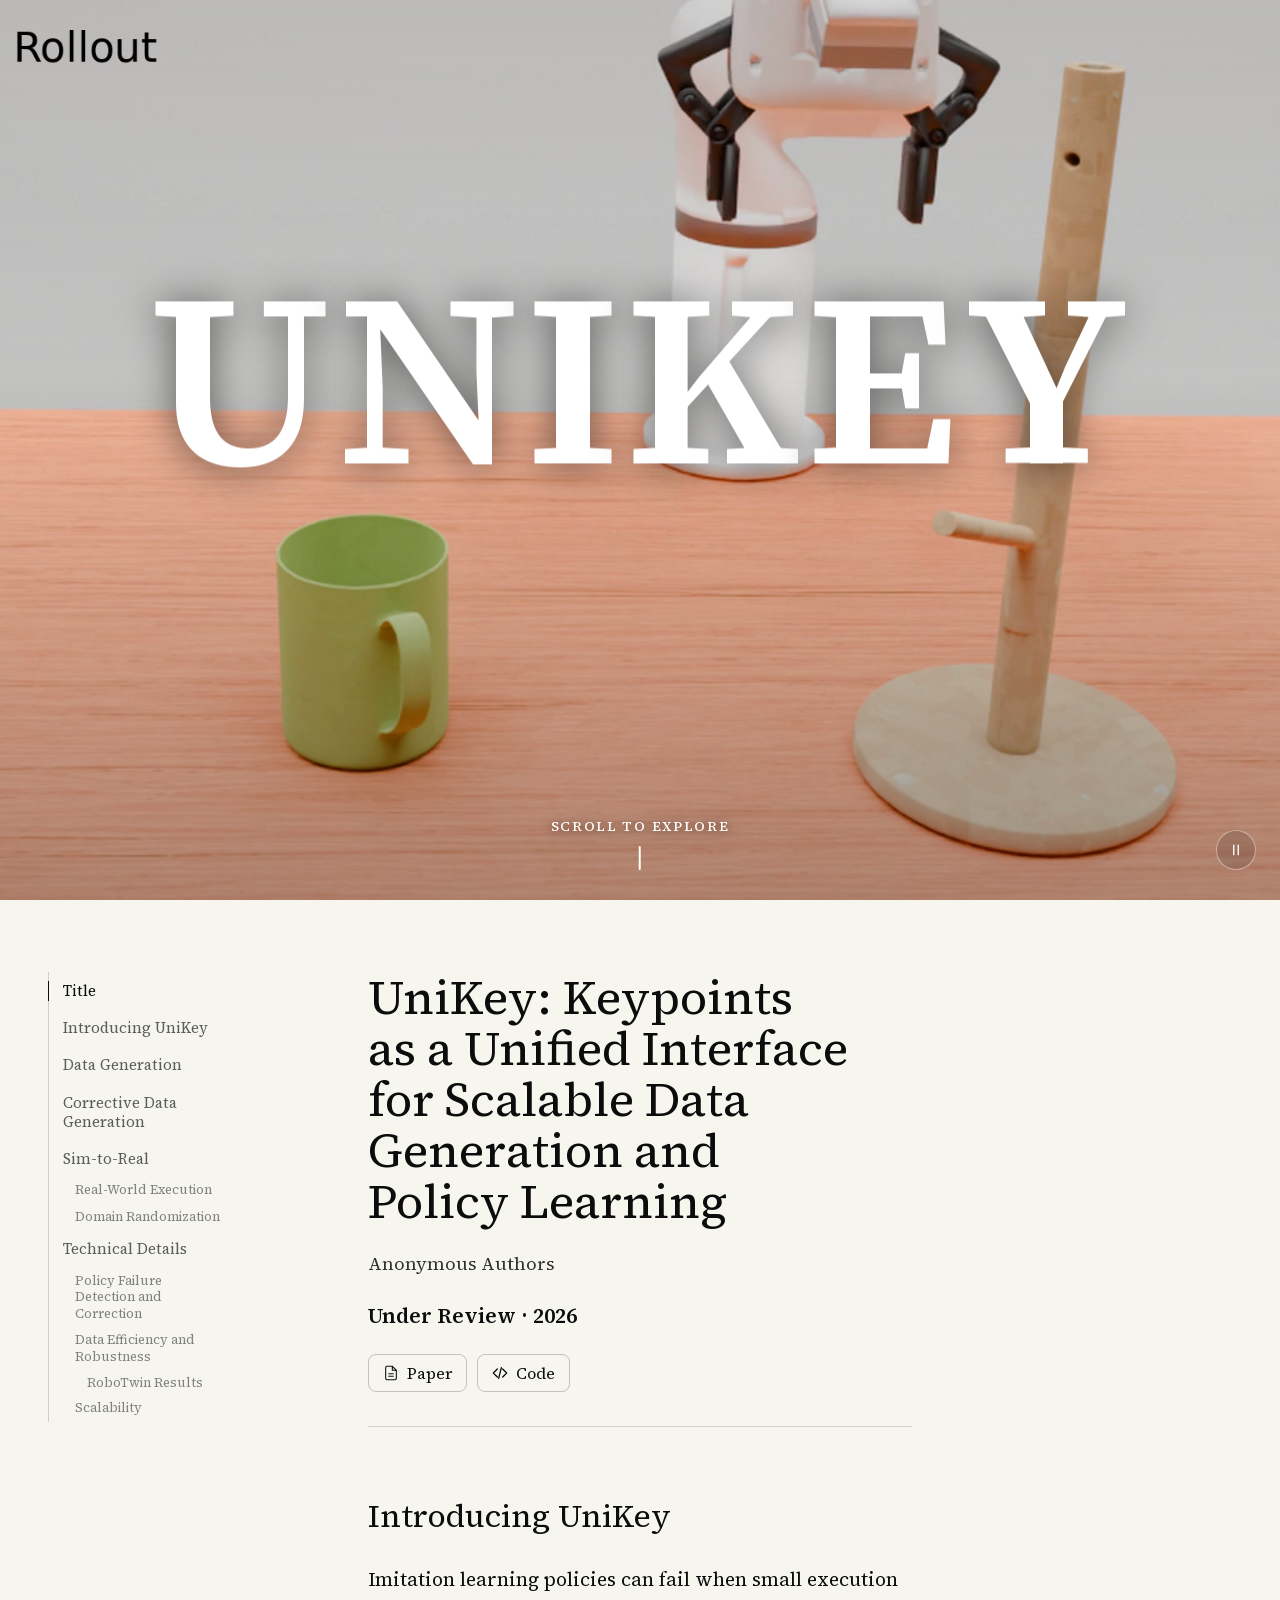
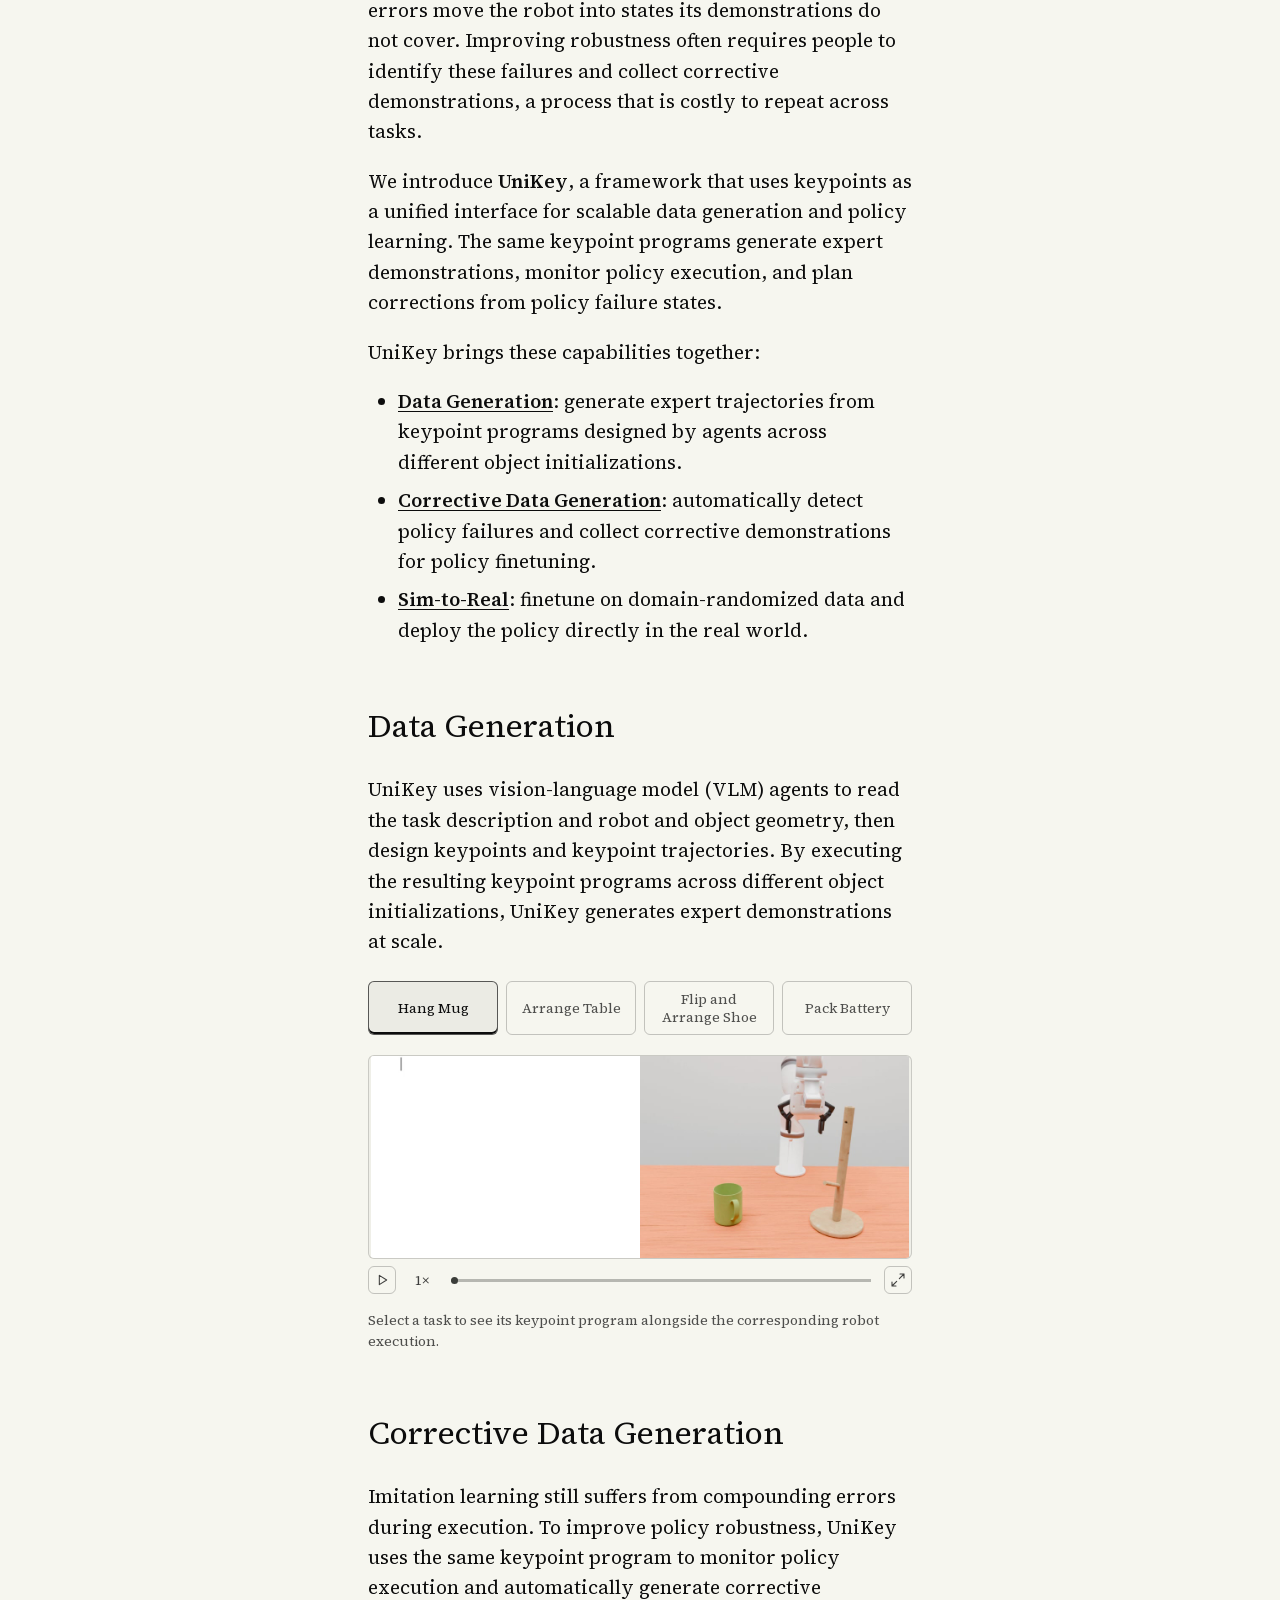
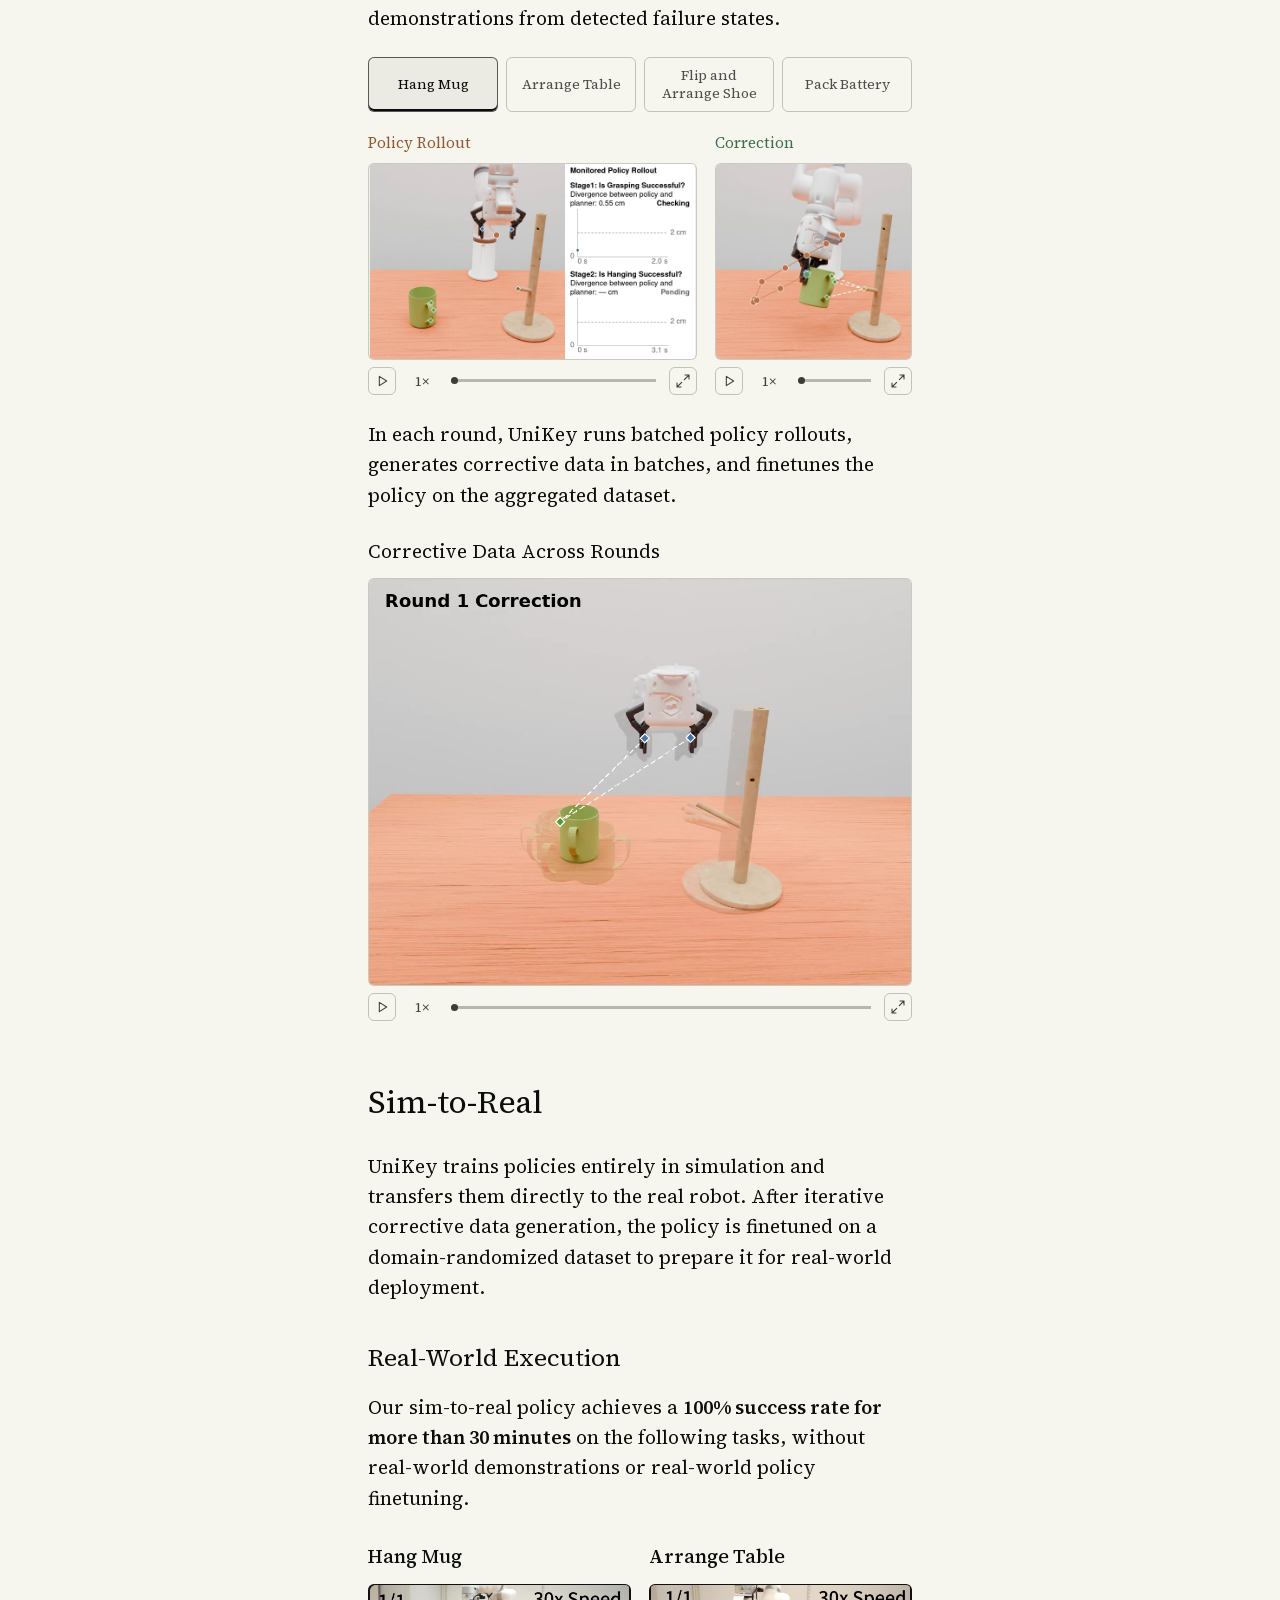
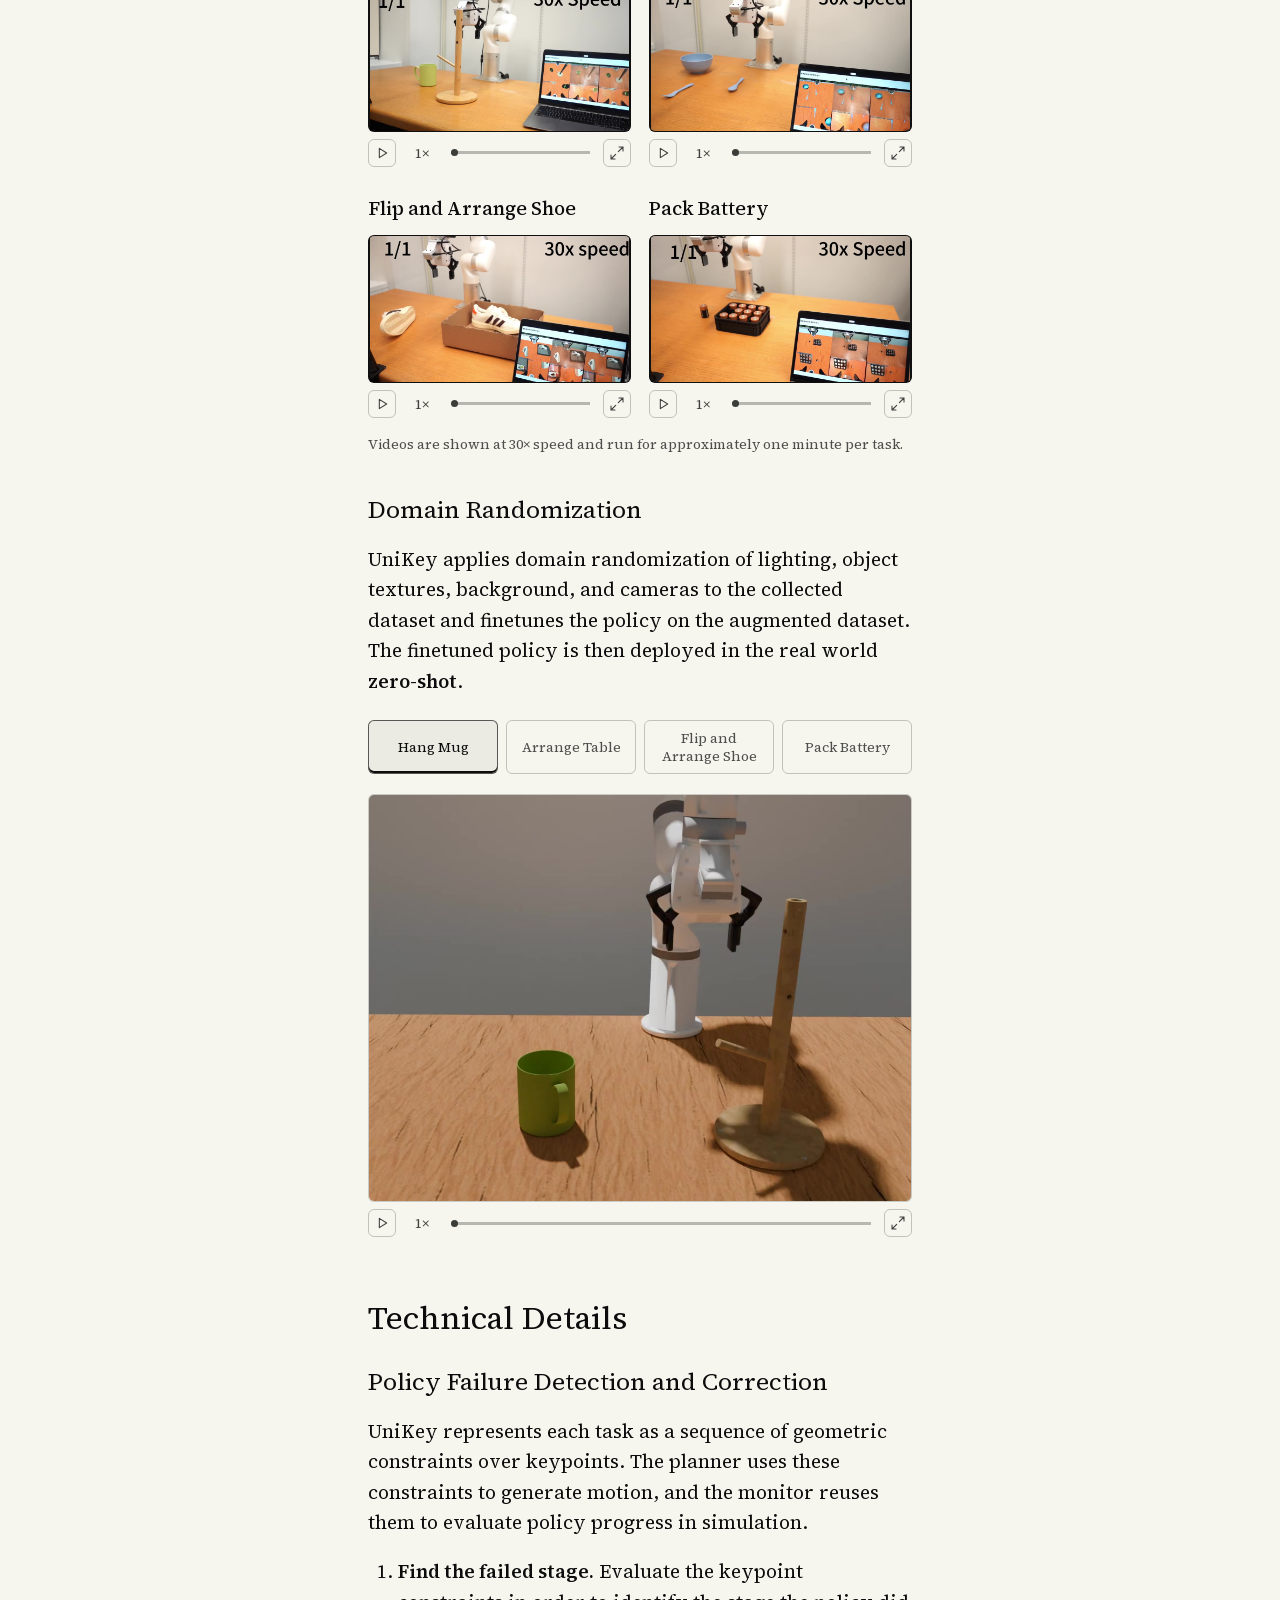
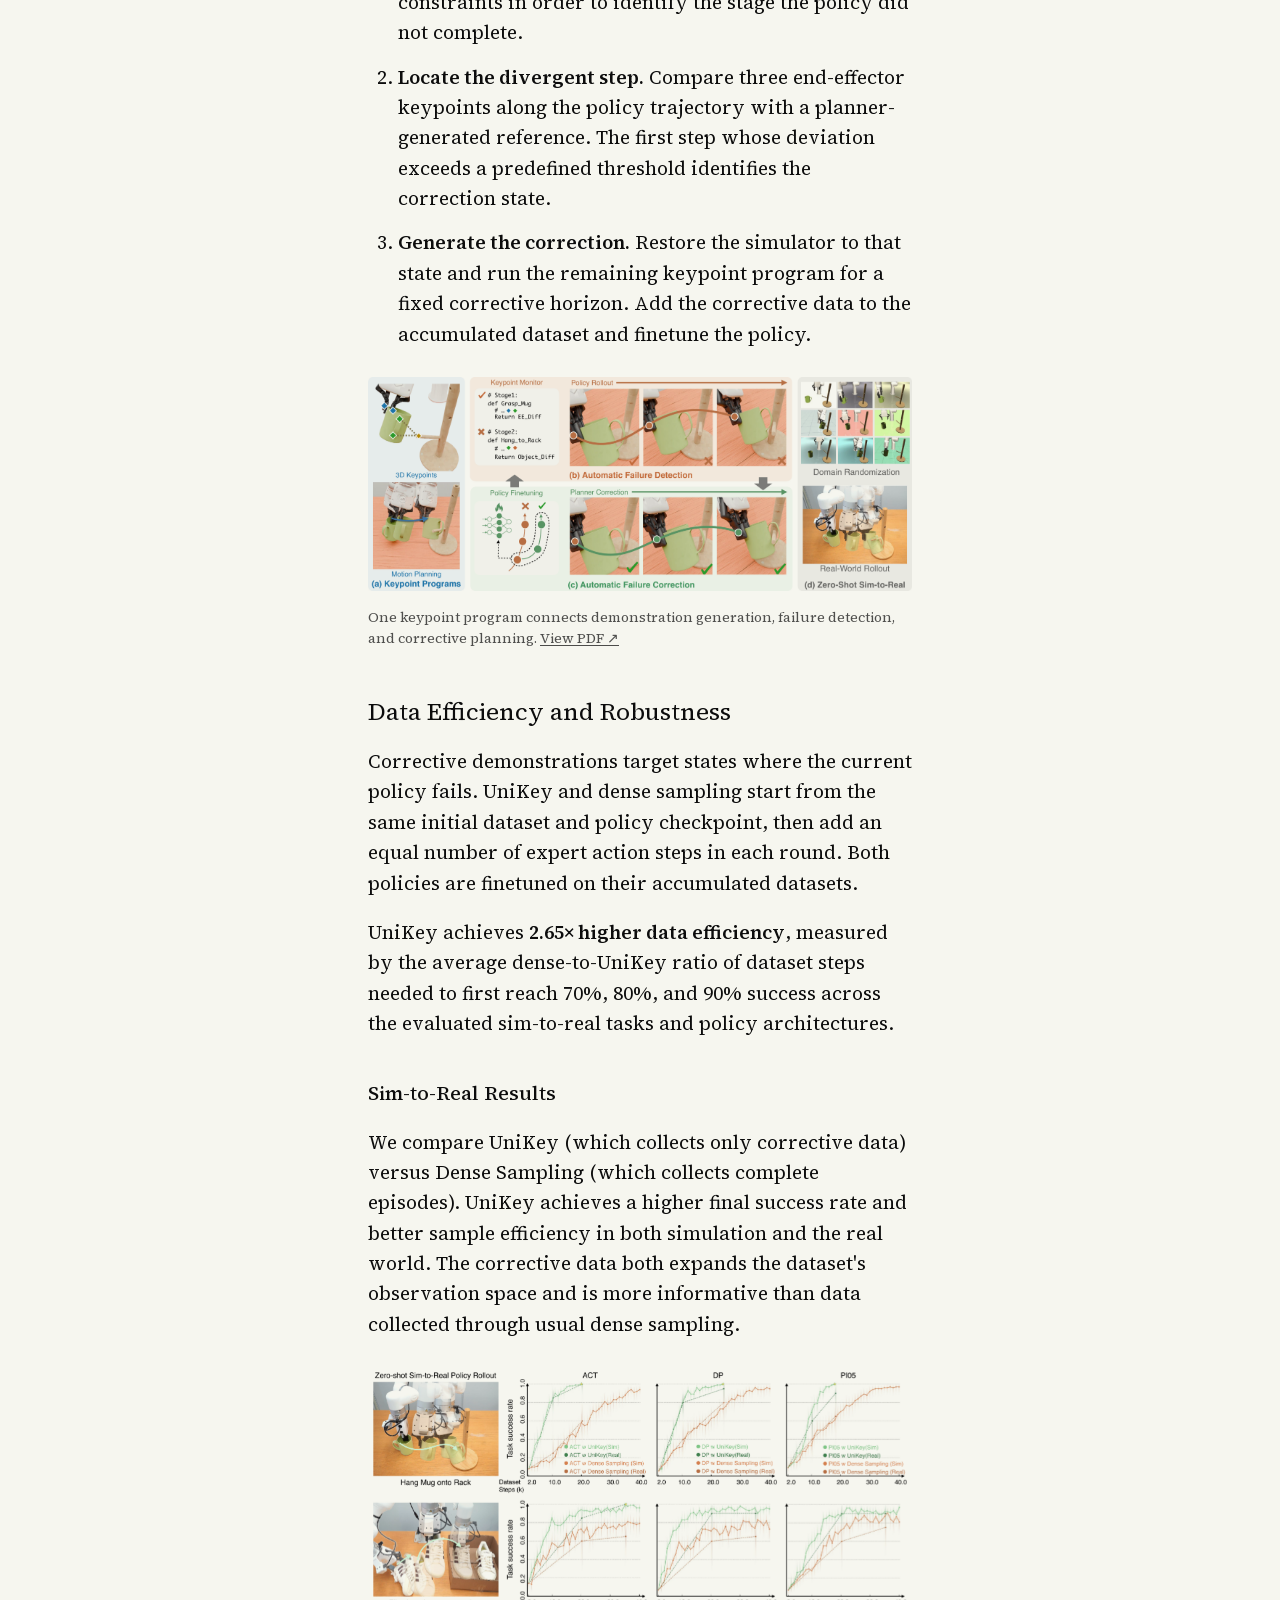
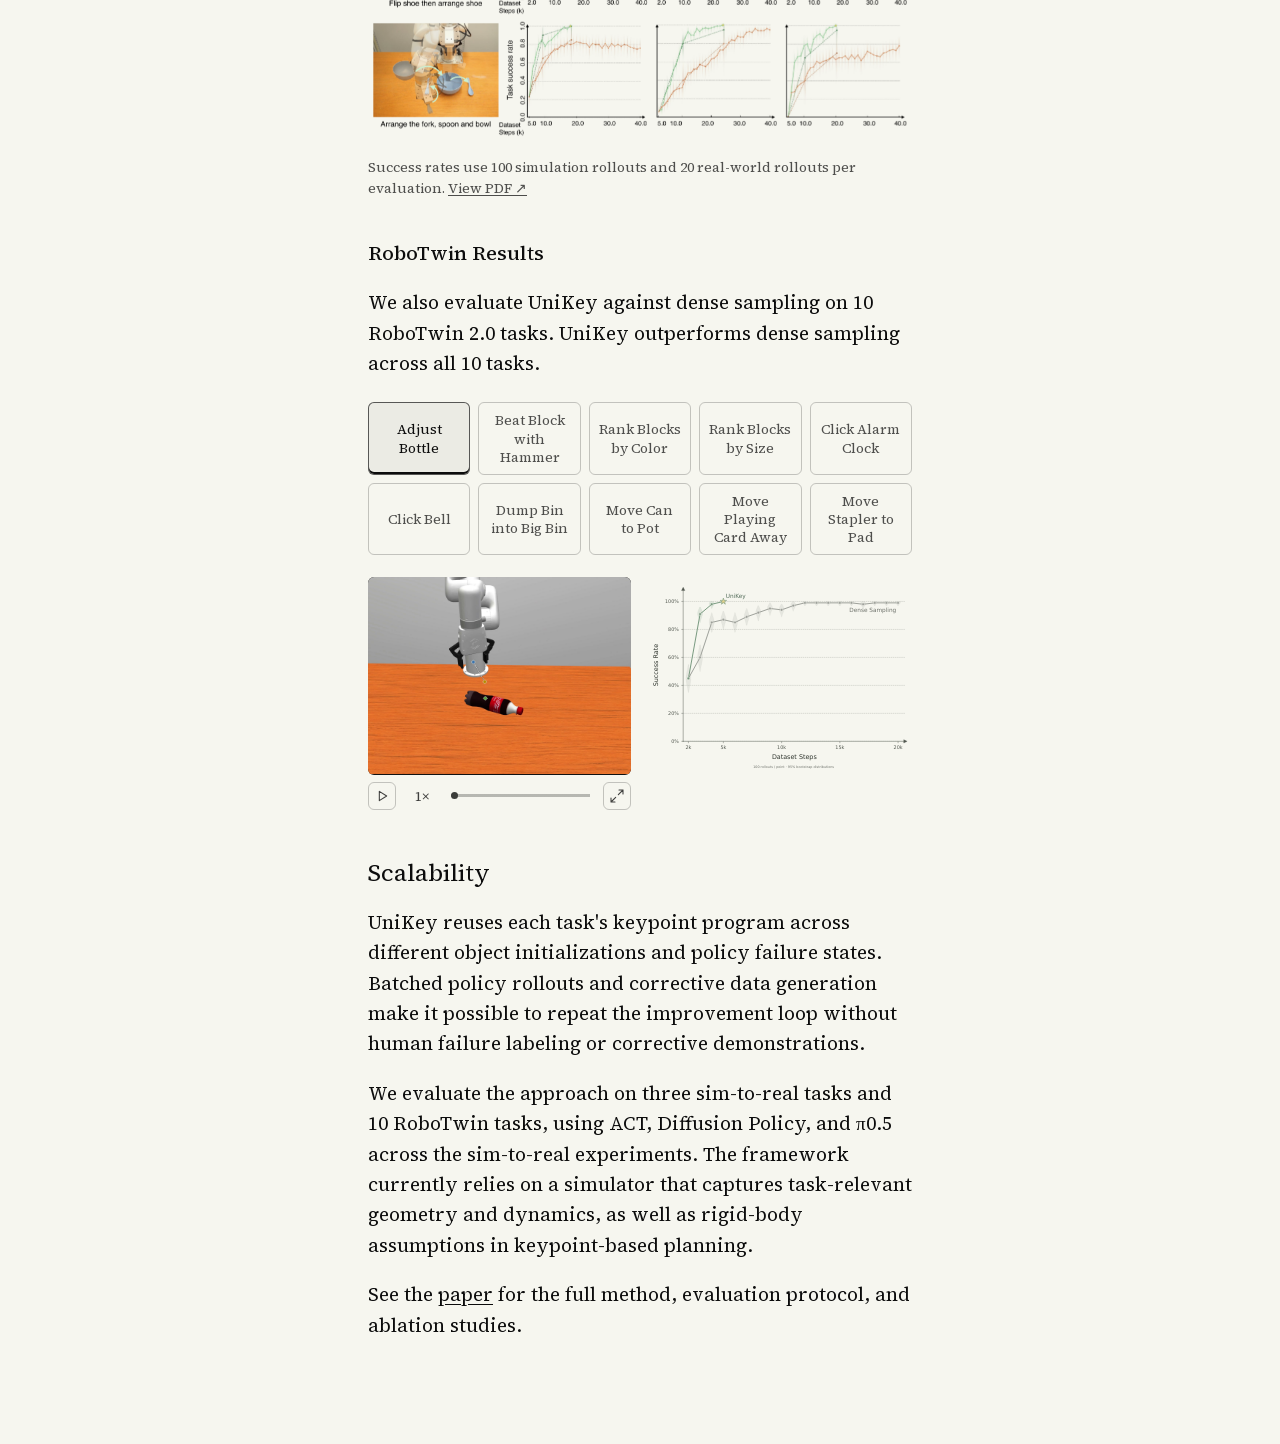
==== index.html @ 474db9a2 "Initial UniKey website" ====
<!doctype html>
<html lang="en">
  <head>
    <meta charset="UTF-8" />
    <meta name="viewport" content="width=device-width, initial-scale=1.0" />
    <meta name="description" content="UniKey uses keypoints to automate policy monitoring and corrective data generation, achieving 2.65× higher data efficiency than dense sampling and robust zero-shot sim-to-real transfer." />
    <meta name="theme-color" content="#f6f6ef" />
    <meta property="og:title" content="UniKey: Keypoints as a Unified Interface for Scalable Data Generation and Policy Learning" />
    <meta property="og:description" content="Automatic corrective data generation for robust imitation learning, from simulation to the real world." />
    <meta property="og:type" content="website" />
    <title>UniKey: Keypoints as a Unified Interface for Scalable Data Generation and Policy Learning</title>
    <link rel="preload" href="./assets/fonts/source-serif-4-latin.woff2" as="font" type="font/woff2" crossorigin />
    <link rel="stylesheet" href="./assets/site.css?v=5f0ea4e0256b" />
    <script defer src="./assets/site.js?v=9a20ad22e539"></script>
    <script defer src="./assets/video-controls.js?v=938dbfa4aef9"></script>
    <script defer src="./assets/presentation.js?v=2782373aa03b"></script>
    <script defer src="./assets/pipeline.js?v=fa53d1010e7e"></script>
  </head>
  <body>
    <div class="scroll-progress" aria-hidden="true"></div>
    <a class="skip-link" href="#main">Skip to content</a>
    <main id="main">
      <section class="opening" aria-label="UniKey opening demonstration">
        <div class="opening-stage">
          <video id="opening-video" controls autoplay loop muted playsinline preload="auto" poster="./assets/videos/hero/poster.jpg" width="1920" height="1080" aria-label="Hang Mug: policy rollout followed by automatic correction">
            <source src="./assets/videos/hero/policy-then-correction.mp4" type="video/mp4" />
            Your browser does not support embedded video. <a href="./assets/videos/hero/policy-then-correction.mp4">Watch the UniKey opening demonstration.</a>
          </video>
          <div class="opening-title">
            <span class="opening-wordmark" aria-label="UniKey">
              <span aria-hidden="true" style="--letter:0">U</span><span aria-hidden="true" style="--letter:1">N</span><span aria-hidden="true" style="--letter:2">I</span><span aria-hidden="true" style="--letter:3">K</span><span aria-hidden="true" style="--letter:4">E</span><span aria-hidden="true" style="--letter:5">Y</span>
            </span>
          </div>
          <a class="scroll-cue" href="#article-content">Scroll to explore</a>
          <button class="hero-playback" type="button" aria-label="Pause opening video" hidden>
            <svg width="18" height="18" viewBox="0 0 24 24" fill="none" stroke="currentColor" stroke-width="1.8" aria-hidden="true"><path d="M9 5v14M15 5v14" /></svg>
          </button>
        </div>
      </section>
      <div class="article-body" id="article-content">
        <div class="article-layout">
          <aside class="article-outline" aria-label="Article outline">
          <nav class="section-nav" aria-label="Page sections">
            <a href="#article-title" data-level="0" aria-current="location">Title</a>
            <a href="#overview" data-level="1">Introducing UniKey</a>
            <a href="#data-generation" data-level="1">Data Generation</a>
            <a href="#corrective-data-generation" data-level="1">Corrective Data Generation</a>
            <a href="#sim-to-real" data-level="1">Sim-to-Real</a>
            <a href="#evaluation" data-level="2">Real-World Execution</a>
            <a href="#domain-randomization" data-level="2">Domain Randomization</a>
            <a href="#technical-details" data-level="1">Technical Details</a>
            <a href="#failure-detection-correction-title" data-level="2">Policy Failure Detection and Correction</a>
            <a href="#data-efficiency-title" data-level="2">Data Efficiency and Robustness</a>
            <a href="#robotwin" data-level="3">RoboTwin Results</a>
            <a href="#scalability-title" data-level="2">Scalability</a>
          </nav>
          </aside>
          <article class="article-shell">
        <header class="article-header" id="article-title">
          <h1 id="project-title">
            <span class="title-mainline"><span class="title-brand">UniKey:</span> Keypoints as a Unified Interface</span>
            <span class="title-tagline">for Scalable Data Generation and Policy Learning</span>
          </h1>
          <p class="authors">Anonymous Authors</p>
          <p class="venue">Under Review · 2026</p>
          <div class="hero-actions">
            <a class="button primary" href="./media/paper/unikey.pdf" target="_blank" rel="noopener"><svg width="16" height="16" viewBox="0 0 24 24" fill="none" stroke="currentColor" stroke-width="1.6" aria-hidden="true"><path d="M14 2H6a2 2 0 0 0-2 2v16a2 2 0 0 0 2 2h12a2 2 0 0 0 2-2V8Z"/><path d="M14 2v6h6M8 13h8M8 17h8"/></svg> Paper</a>
            <a class="button" href="https://anonymous.4open.science/r/UniKey-E549/README.md" target="_blank" rel="noopener" aria-label="UniKey anonymous code repository" title="UniKey anonymous code repository">
              <svg width="24" height="24" viewBox="0 0 24 24" fill="none" stroke="currentColor" stroke-width="2" stroke-linecap="round" stroke-linejoin="round" aria-hidden="true" focusable="false">
                <path d="M8 6 2 12 8 18M16 6l6 6-6 6M14 4l-4 16" />
              </svg>
              Code
            </a>
          </div>
        </header>
      <section class="section introduction-section" id="overview" aria-labelledby="introduction-title">
        <div class="introduction" aria-labelledby="introduction-title">
          <div class="section-head">
            <h2 id="introduction-title">Introducing UniKey</h2>
          </div>
          <p class="pipeline-copy">Imitation learning policies can fail when small execution errors move the robot into states its demonstrations do not cover. Improving robustness often requires people to identify these failures and collect corrective demonstrations, a process that is costly to repeat across tasks.</p>
          <p class="pipeline-copy">We introduce <strong>UniKey</strong>, a framework that uses keypoints as a unified interface for scalable data generation and policy learning. The same keypoint programs generate expert demonstrations, monitor policy execution, and plan corrections from policy failure states.</p>
          <p class="pipeline-copy capability-lead">UniKey brings these capabilities together:</p>
          <ul class="capability-list">
            <li><a href="#data-generation">Data Generation</a>: generate expert trajectories from keypoint programs designed by agents across different object initializations.</li>
            <li><a href="#corrective-data-generation">Corrective Data Generation</a>: automatically detect policy failures and collect corrective demonstrations for policy finetuning.</li>
            <li><a href="#sim-to-real">Sim-to-Real</a>: finetune on domain-randomized data and deploy the policy directly in the real world.</li>
          </ul>
        </div>
      </section>

      <section class="section shell" id="data-generation" aria-labelledby="data-generation-title">
        <div class="section-head">
          <span id="pipeline" class="anchor-target" aria-hidden="true"></span>
          <h2 id="data-generation-title">Data Generation</h2>
        </div>
        <p class="pipeline-copy">UniKey uses vision-language model (VLM) agents to read the task description and robot and object geometry, then design keypoints and keypoint trajectories. By executing the resulting keypoint programs across different object initializations, UniKey generates expert demonstrations at scale.</p>
          <div class="task-picker pipeline-picker" role="group" aria-label="Choose an agentic keypoint program task" hidden>
            <button type="button" data-pipeline-task="hang-mug" aria-pressed="true" aria-controls="pipeline-hang-mug" class="active">Hang Mug</button>
            <button type="button" data-pipeline-task="arrange-table" aria-pressed="false" aria-controls="pipeline-arrange-table">Arrange Table</button>
            <button type="button" data-pipeline-task="flip-and-arrange-shoe" aria-pressed="false" aria-controls="pipeline-flip-and-arrange-shoe">Flip and Arrange Shoe</button>
            <button type="button" data-pipeline-task="pack-battery" aria-pressed="false" aria-controls="pipeline-pack-battery">Pack Battery</button>
          </div>
          <p class="sr-only" id="pipeline-announcement" role="status" aria-live="polite" aria-atomic="true"></p>
          <div class="pipeline-videos" role="region" aria-label="Selected agentic keypoint program video">
            <figure class="pipeline-video" id="pipeline-hang-mug" aria-label="Hang Mug: Agentic Keypoint Programs">
              <video controls muted playsinline preload="none" poster="./assets/videos/pipeline/hang-mug/poster.jpg?v=a4468dd93b1f" width="1280" height="480" aria-label="Hang Mug: keypoint program generation and robot execution">
                <source src="./assets/videos/pipeline/hang-mug/combined.mp4?v=5841583ae633" type="video/mp4" />
                Your browser does not support embedded video. <a href="./assets/videos/pipeline/hang-mug/combined.mp4?v=5841583ae633">Open the Hang Mug demonstration.</a>
              </video>
            </figure>
            <figure class="pipeline-video" id="pipeline-arrange-table" aria-label="Arrange Table: Agentic Keypoint Programs" hidden>
              <video controls muted playsinline preload="none" poster="./assets/videos/pipeline/arrange-table/poster.jpg?v=6204d9ffd9f4" width="1280" height="480" aria-label="Arrange Table: keypoint program generation and robot execution">
                <source src="./assets/videos/pipeline/arrange-table/combined.mp4?v=67a09e483e9c" type="video/mp4" />
                Your browser does not support embedded video. <a href="./assets/videos/pipeline/arrange-table/combined.mp4?v=67a09e483e9c">Open the Arrange Table demonstration.</a>
              </video>
            </figure>
            <figure class="pipeline-video" id="pipeline-flip-and-arrange-shoe" aria-label="Flip and Arrange Shoe: Agentic Keypoint Programs" hidden>
              <video controls muted playsinline preload="none" poster="./assets/videos/pipeline/flip-and-arrange-shoe/poster.jpg?v=8dd5a913ea21" width="1280" height="480" aria-label="Flip and Arrange Shoe: keypoint program generation and robot execution">
                <source src="./assets/videos/pipeline/flip-and-arrange-shoe/combined.mp4?v=20579b2e8068" type="video/mp4" />
                Your browser does not support embedded video. <a href="./assets/videos/pipeline/flip-and-arrange-shoe/combined.mp4?v=20579b2e8068">Open the Flip and Arrange Shoe demonstration.</a>
              </video>
            </figure>
            <figure class="pipeline-video" id="pipeline-pack-battery" aria-label="Pack Battery: Agentic Keypoint Programs" hidden>
              <video controls muted playsinline preload="none" poster="./assets/videos/pipeline/pack-battery/poster.jpg?v=6801acb46415" width="1280" height="480" aria-label="Pack Battery: keypoint program generation and robot execution">
                <source src="./assets/videos/pipeline/pack-battery/combined.mp4?v=2e0a61c34949" type="video/mp4" />
                Your browser does not support embedded video. <a href="./assets/videos/pipeline/pack-battery/combined.mp4?v=2e0a61c34949">Open the Pack Battery demonstration.</a>
              </video>
            </figure>
          </div>
        <p class="media-caption">Select a task to see its keypoint program alongside the corresponding robot execution.</p>
      </section>

      <section class="section shell" id="corrective-data-generation" aria-labelledby="corrective-data-generation-title">
        <div class="section-head">
          <h2 id="corrective-data-generation-title">Corrective Data Generation</h2>
        </div>
        <p class="pipeline-copy">Imitation learning still suffers from compounding errors during execution. To improve policy robustness, UniKey uses the same keypoint program to monitor policy execution and automatically generate corrective demonstrations from detected failure states.</p>
          <div class="task-picker detection-picker" role="group" aria-label="Choose a policy rollout and correction task" hidden>
            <button type="button" data-detection-task="hang-mug" aria-pressed="true" aria-controls="detection-hang-mug" class="active">Hang Mug</button>
            <button type="button" data-detection-task="arrange-table" aria-pressed="false" aria-controls="detection-arrange-table">Arrange Table</button>
            <button type="button" data-detection-task="flip-and-arrange-shoe" aria-pressed="false" aria-controls="detection-flip-and-arrange-shoe">Flip and Arrange Shoe</button>
            <button type="button" data-detection-task="pack-battery" aria-pressed="false" aria-controls="detection-pack-battery">Pack Battery</button>
          </div>
          <p class="sr-only" id="detection-announcement" role="status" aria-live="polite" aria-atomic="true"></p>
          <div class="detection-videos" role="region" aria-label="Selected policy rollout and correction videos">
            <div class="detection-task" id="detection-hang-mug" aria-label="Hang Mug: policy rollout and correction">
              <div class="detection-correction-grid">
                <figure class="detection-policy" aria-labelledby="detection-hang-mug-policy-label">
                  <figcaption id="detection-hang-mug-policy-label">Policy Rollout</figcaption>
                  <video controls muted playsinline preload="none" poster="./assets/videos/pipeline/failure-detection-correction/policy_brown-poster.jpg?v=c784bead103c" width="1500" height="900" aria-label="Hang Mug: policy rollout">
                    <source src="./assets/videos/pipeline/failure-detection-correction/policy_brown.mp4?v=af0d518d0084" type="video/mp4" />
                    Your browser does not support embedded video. <a href="./assets/videos/pipeline/failure-detection-correction/policy_brown.mp4?v=af0d518d0084">Open the Hang Mug policy rollout video.</a>
                  </video>
                </figure>
                <figure class="detection-correction" aria-labelledby="detection-hang-mug-correction-label">
                  <figcaption id="detection-hang-mug-correction-label">Correction</figcaption>
                  <video controls muted playsinline preload="none" poster="./assets/videos/pipeline/failure-detection-correction/correction_green-poster.jpg?v=69401da803e6" width="900" height="900" aria-label="Hang Mug: correction">
                    <source src="./assets/videos/pipeline/failure-detection-correction/correction_green.mp4?v=484978763a5c" type="video/mp4" />
                    Your browser does not support embedded video. <a href="./assets/videos/pipeline/failure-detection-correction/correction_green.mp4?v=484978763a5c">Open the Hang Mug correction video.</a>
                  </video>
                </figure>
              </div>
            </div>
            <div class="detection-task" id="detection-arrange-table" aria-label="Arrange Table: policy rollout and correction" hidden>
              <div class="detection-correction-grid">
                <figure class="detection-policy" aria-labelledby="detection-arrange-table-policy-label">
                  <figcaption id="detection-arrange-table-policy-label">Policy Rollout</figcaption>
                  <video controls muted playsinline preload="none" poster="./assets/videos/pipeline/failure-detection-correction/arrange-table/policy_brown-poster.jpg?v=171c715dd2ef" width="1500" height="900" aria-label="Arrange Table: policy rollout">
                    <source src="./assets/videos/pipeline/failure-detection-correction/arrange-table/policy_brown.mp4?v=5af5871f266e" type="video/mp4" />
                    Your browser does not support embedded video. <a href="./assets/videos/pipeline/failure-detection-correction/arrange-table/policy_brown.mp4?v=5af5871f266e">Open the Arrange Table policy rollout video.</a>
                  </video>
                </figure>
                <figure class="detection-correction" aria-labelledby="detection-arrange-table-correction-label">
                  <figcaption id="detection-arrange-table-correction-label">Correction</figcaption>
                  <video controls muted playsinline preload="none" poster="./assets/videos/pipeline/failure-detection-correction/arrange-table/correction_green-poster.jpg?v=f697cfa84fa9" width="900" height="900" aria-label="Arrange Table: correction">
                    <source src="./assets/videos/pipeline/failure-detection-correction/arrange-table/correction_green.mp4?v=af4d1f580d33" type="video/mp4" />
                    Your browser does not support embedded video. <a href="./assets/videos/pipeline/failure-detection-correction/arrange-table/correction_green.mp4?v=af4d1f580d33">Open the Arrange Table correction video.</a>
                  </video>
                </figure>
              </div>
            </div>
            <div class="detection-task" id="detection-flip-and-arrange-shoe" aria-label="Flip and Arrange Shoe: policy rollout and correction" hidden>
              <div class="detection-correction-grid">
                <figure class="detection-policy" aria-labelledby="detection-flip-and-arrange-shoe-policy-label">
                  <figcaption id="detection-flip-and-arrange-shoe-policy-label">Policy Rollout</figcaption>
                  <video controls muted playsinline preload="none" poster="./assets/videos/pipeline/failure-detection-correction/flip-and-arrange-shoe/policy_brown-poster.jpg?v=de4c02bd7567" width="1500" height="900" aria-label="Flip and Arrange Shoe: policy rollout">
                    <source src="./assets/videos/pipeline/failure-detection-correction/flip-and-arrange-shoe/policy_brown.mp4?v=b6531eb68828" type="video/mp4" />
                    Your browser does not support embedded video. <a href="./assets/videos/pipeline/failure-detection-correction/flip-and-arrange-shoe/policy_brown.mp4?v=b6531eb68828">Open the Flip and Arrange Shoe policy rollout video.</a>
                  </video>
                </figure>
                <figure class="detection-correction" aria-labelledby="detection-flip-and-arrange-shoe-correction-label">
                  <figcaption id="detection-flip-and-arrange-shoe-correction-label">Correction</figcaption>
                  <video controls muted playsinline preload="none" poster="./assets/videos/pipeline/failure-detection-correction/flip-and-arrange-shoe/correction_green-poster.jpg?v=46caa1e34449" width="900" height="900" aria-label="Flip and Arrange Shoe: correction">
                    <source src="./assets/videos/pipeline/failure-detection-correction/flip-and-arrange-shoe/correction_green.mp4?v=c3d813434635" type="video/mp4" />
                    Your browser does not support embedded video. <a href="./assets/videos/pipeline/failure-detection-correction/flip-and-arrange-shoe/correction_green.mp4?v=c3d813434635">Open the Flip and Arrange Shoe correction video.</a>
                  </video>
                </figure>
              </div>
            </div>
            <div class="detection-task" id="detection-pack-battery" aria-label="Pack Battery: policy rollout and correction" hidden>
              <div class="detection-correction-grid">
                <figure class="detection-policy" aria-labelledby="detection-pack-battery-policy-label">
                  <figcaption id="detection-pack-battery-policy-label">Policy Rollout</figcaption>
                  <video controls muted playsinline preload="none" poster="./assets/videos/pipeline/failure-detection-correction/pack-battery/policy_brown-poster.jpg?v=da21735997cd" width="1500" height="900" aria-label="Pack Battery: policy rollout">
                    <source src="./assets/videos/pipeline/failure-detection-correction/pack-battery/policy_brown.mp4?v=c0d615ea3ef1" type="video/mp4" />
                    Your browser does not support embedded video. <a href="./assets/videos/pipeline/failure-detection-correction/pack-battery/policy_brown.mp4?v=c0d615ea3ef1">Open the Pack Battery policy rollout video.</a>
                  </video>
                </figure>
                <figure class="detection-correction" aria-labelledby="detection-pack-battery-correction-label">
                  <figcaption id="detection-pack-battery-correction-label">Correction</figcaption>
                  <video controls muted playsinline preload="none" poster="./assets/videos/pipeline/failure-detection-correction/pack-battery/correction_green-poster.jpg?v=cb94131ee019" width="900" height="900" aria-label="Pack Battery: correction">
                    <source src="./assets/videos/pipeline/failure-detection-correction/pack-battery/correction_green.mp4?v=039b60a983d1" type="video/mp4" />
                    Your browser does not support embedded video. <a href="./assets/videos/pipeline/failure-detection-correction/pack-battery/correction_green.mp4?v=039b60a983d1">Open the Pack Battery correction video.</a>
                  </video>
                </figure>
              </div>
            </div>
          </div>
          <p class="pipeline-copy">In each round, UniKey runs batched policy rollouts, generates corrective data in batches, and finetunes the policy on the aggregated dataset.</p>
          <figure class="automatic-corrections-video" aria-labelledby="automatic-corrections-label">
            <figcaption id="automatic-corrections-label">Corrective Data Across Rounds</figcaption>
            <video controls muted playsinline preload="none" poster="./assets/videos/pipeline/failure-detection-correction/automatic-corrections-across-rounds-poster.jpg?v=9c3d5d914422" width="960" height="720" aria-label="Hang Mug: corrective data across rounds">
              <source src="./assets/videos/pipeline/failure-detection-correction/automatic-corrections-across-rounds.mp4?v=feb64ff227c6" type="video/mp4" />
              Your browser does not support embedded video. <a href="./assets/videos/pipeline/failure-detection-correction/automatic-corrections-across-rounds.mp4?v=feb64ff227c6">Open the Corrective Data Across Rounds demonstration.</a>
            </video>
          </figure>
      </section>

      <section class="section shell" id="sim-to-real" aria-labelledby="sim-to-real-title">
        <div class="section-head">
          <h2 id="sim-to-real-title">Sim-to-Real</h2>
        </div>
        <p class="pipeline-copy">UniKey trains policies entirely in simulation and transfers them directly to the real robot. After iterative corrective data generation, the policy is finetuned on a domain-randomized dataset to prepare it for real-world deployment.</p>
        <div class="realworld-block" id="evaluation" aria-labelledby="evaluation-title">
          <div class="subsection-head">
            <h3 id="evaluation-title">Real-World Execution</h3>
          </div>
          <p class="pipeline-copy">Our sim-to-real policy achieves a <strong>100% success rate for more than 30 minutes</strong> on the following tasks, without real-world demonstrations or real-world policy finetuning.</p>
          <div class="realworld-rollouts">
            <article aria-labelledby="hang-mug-title">
              <h4 id="hang-mug-title">Hang Mug</h4>
              <video controls muted playsinline preload="none" poster="./assets/videos/realworld/hang-mug/poster.jpg?v=077869e1f02f" width="1920" height="1080" aria-label="Hang Mug: real-world rollout">
                <source src="./assets/videos/realworld/hang-mug/rollout.mp4" type="video/mp4" />
                Your browser does not support embedded video. <a href="./assets/videos/realworld/hang-mug/rollout.mp4">Open the Hang Mug video.</a>
              </video>
            </article>
            <article aria-labelledby="table-arrange-title">
              <h4 id="table-arrange-title">Arrange Table</h4>
              <video controls muted playsinline preload="none" poster="./assets/videos/realworld/arrange-table/poster.jpg?v=eddefceccea8" width="1920" height="1080" aria-label="Arrange Table: real-world rollout">
                <source src="./assets/videos/realworld/arrange-table/rollout.mp4" type="video/mp4" />
                Your browser does not support embedded video. <a href="./assets/videos/realworld/arrange-table/rollout.mp4">Open the Arrange Table video.</a>
              </video>
            </article>
            <article aria-labelledby="flip-arrange-shoe-title">
              <h4 id="flip-arrange-shoe-title">Flip and Arrange Shoe</h4>
              <video controls muted playsinline preload="none" poster="./assets/videos/realworld/flip-and-arrange-shoe/poster.jpg?v=7d3d863e4264" width="1920" height="1080" aria-label="Flip and Arrange Shoe: real-world rollout">
                <source src="./assets/videos/realworld/flip-and-arrange-shoe/rollout.mp4" type="video/mp4" />
                Your browser does not support embedded video. <a href="./assets/videos/realworld/flip-and-arrange-shoe/rollout.mp4">Open the Flip and Arrange Shoe video.</a>
              </video>
            </article>
            <article aria-labelledby="pack-battery-title">
              <h4 id="pack-battery-title">Pack Battery</h4>
              <video controls muted playsinline preload="none" poster="./assets/videos/realworld/pack-battery/poster.jpg?v=32807f109ec4" width="1920" height="1080" aria-label="Pack Battery: real-world rollout">
                <source src="./assets/videos/realworld/pack-battery/rollout.mp4" type="video/mp4" />
                Your browser does not support embedded video. <a href="./assets/videos/realworld/pack-battery/rollout.mp4">Open the Pack Battery video.</a>
              </video>
            </article>
          </div>
          <p class="media-caption">Videos are shown at 30× speed and run for approximately one minute per task.</p>
        </div>
        <div class="domain-randomization-block" id="domain-randomization" aria-labelledby="domain-randomization-title">
          <h3 id="domain-randomization-title">Domain Randomization</h3>
          <p class="pipeline-copy">UniKey applies domain randomization of lighting, object textures, background, and cameras to the collected dataset and finetunes the policy on the augmented dataset. The finetuned policy is then deployed in the real world <strong>zero-shot</strong>.</p>
          <div class="task-picker domain-randomization-picker" role="group" aria-label="Choose a domain randomization task" hidden>
            <button type="button" data-domain-randomization-task="hang-mug" aria-pressed="true" aria-controls="domain-randomization-hang-mug" class="active">Hang Mug</button>
            <button type="button" data-domain-randomization-task="arrange-table" aria-pressed="false" aria-controls="domain-randomization-arrange-table">Arrange Table</button>
            <button type="button" data-domain-randomization-task="flip-and-arrange-shoe" aria-pressed="false" aria-controls="domain-randomization-flip-and-arrange-shoe">Flip and Arrange Shoe</button>
            <button type="button" data-domain-randomization-task="pack-battery" aria-pressed="false" aria-controls="domain-randomization-pack-battery">Pack Battery</button>
          </div>
          <p class="sr-only" id="domain-randomization-announcement" role="status" aria-live="polite" aria-atomic="true"></p>
          <div class="domain-randomization-videos" role="region" aria-label="Selected domain randomization video">
            <figure class="domain-randomization-video" id="domain-randomization-hang-mug" aria-label="Hang Mug domain randomization demonstration">
              <video controls muted playsinline preload="none" poster="./assets/videos/pipeline/domain-randomization/poster.jpg?v=5c469d9b2bea" width="960" height="720" aria-label="Hang Mug: domain randomization of backgrounds, lighting, and camera perspective">
                <source src="./assets/videos/pipeline/domain-randomization/hang-mug.mp4?v=20ae7c9dec6b" type="video/mp4" />
                Your browser does not support embedded video. <a href="./assets/videos/pipeline/domain-randomization/hang-mug.mp4?v=20ae7c9dec6b">Open the Hang Mug domain randomization demonstration.</a>
              </video>
            </figure>
            <figure class="domain-randomization-video" id="domain-randomization-arrange-table" aria-label="Arrange Table domain randomization demonstration" hidden>
              <video controls muted playsinline preload="none" poster="./assets/videos/pipeline/domain-randomization/arrange-table-poster.jpg?v=38bfe4c512ed" width="960" height="720" aria-label="Arrange Table: domain randomization of backgrounds, lighting, and camera perspective">
                <source src="./assets/videos/pipeline/domain-randomization/arrange-table.mp4?v=f3da8a96d90a" type="video/mp4" />
                Your browser does not support embedded video. <a href="./assets/videos/pipeline/domain-randomization/arrange-table.mp4?v=f3da8a96d90a">Open the Arrange Table domain randomization demonstration.</a>
              </video>
            </figure>
            <figure class="domain-randomization-video" id="domain-randomization-flip-and-arrange-shoe" aria-label="Flip and Arrange Shoe domain randomization demonstration" hidden>
              <video controls muted playsinline preload="none" poster="./assets/videos/pipeline/domain-randomization/flip-and-arrange-shoe-poster.jpg?v=89fb6946c67f" width="960" height="720" aria-label="Flip and Arrange Shoe: domain randomization of backgrounds, lighting, and camera perspective">
                <source src="./assets/videos/pipeline/domain-randomization/flip-and-arrange-shoe.mp4?v=8f9bf53f9fa9" type="video/mp4" />
                Your browser does not support embedded video. <a href="./assets/videos/pipeline/domain-randomization/flip-and-arrange-shoe.mp4?v=8f9bf53f9fa9">Open the Flip and Arrange Shoe domain randomization demonstration.</a>
              </video>
            </figure>
            <figure class="domain-randomization-video" id="domain-randomization-pack-battery" aria-label="Pack Battery domain randomization demonstration" hidden>
              <video controls muted playsinline preload="none" poster="./assets/videos/pipeline/domain-randomization/pack-battery-poster.jpg?v=91fbe90072d6" width="960" height="720" aria-label="Pack Battery: domain randomization of backgrounds, lighting, and camera perspective">
                <source src="./assets/videos/pipeline/domain-randomization/pack-battery.mp4?v=51106975ec4f" type="video/mp4" />
                Your browser does not support embedded video. <a href="./assets/videos/pipeline/domain-randomization/pack-battery.mp4?v=51106975ec4f">Open the Pack Battery domain randomization demonstration.</a>
              </video>
            </figure>
          </div>
        </div>
      </section>

      <section class="section shell technical-details" id="technical-details" aria-labelledby="technical-details-title">
        <div class="section-head">
          <h2 id="technical-details-title">Technical Details</h2>
        </div>
        <div class="technical-subsection" aria-labelledby="failure-detection-correction-title">
          <h3 id="failure-detection-correction-title">Policy Failure Detection and Correction</h3>
          <p class="pipeline-copy">UniKey represents each task as a sequence of geometric constraints over keypoints. The planner uses these constraints to generate motion, and the monitor reuses them to evaluate policy progress in simulation.</p>
          <ol class="technical-steps">
            <li><strong>Find the failed stage.</strong> Evaluate the keypoint constraints in order to identify the stage the policy did not complete.</li>
            <li><strong>Locate the divergent step.</strong> Compare three end-effector keypoints along the policy trajectory with a planner-generated reference. The first step whose deviation exceeds a predefined threshold identifies the correction state.</li>
            <li><strong>Generate the correction.</strong> Restore the simulator to that state and run the remaining keypoint program for a fixed corrective horizon. Add the corrective data to the accumulated dataset and finetune the policy.</li>
          </ol>
          <figure class="paper-figure">
            <a class="figure-link" href="./media/figures/method.pdf" target="_blank" rel="noopener" aria-label="Open the UniKey method figure as a full-resolution PDF">
              <img src="./media/figures/method.png" width="3000" height="1179" loading="lazy" draggable="false" alt="UniKey overview: keypoint programs, stage-wise and step-wise policy failure detection, automatic corrective planning, and zero-shot sim-to-real transfer." />
            </a>
            <figcaption>One keypoint program connects demonstration generation, failure detection, and corrective planning. <a href="./media/figures/method.pdf" target="_blank" rel="noopener">View PDF ↗</a></figcaption>
          </figure>
        </div>
        <div class="technical-subsection" aria-labelledby="data-efficiency-title">
          <h3 id="data-efficiency-title">Data Efficiency and Robustness</h3>
          <p class="pipeline-copy">Corrective demonstrations target states where the current policy fails. UniKey and dense sampling start from the same initial dataset and policy checkpoint, then add an equal number of expert action steps in each round. Both policies are finetuned on their accumulated datasets.</p>
          <p class="pipeline-copy">UniKey achieves <strong>2.65× higher data efficiency</strong>, measured by the average dense-to-UniKey ratio of dataset steps needed to first reach 70%, 80%, and 90% success across the evaluated sim-to-real tasks and policy architectures.</p>
          <div class="technical-results" id="sim-to-real-results" aria-labelledby="sim-to-real-results-title">
            <div class="subsection-head">
              <h4 id="sim-to-real-results-title">Sim-to-Real Results</h4>
            </div>
            <p class="pipeline-copy">We compare UniKey (which collects only corrective data) versus Dense Sampling (which collects complete episodes). UniKey achieves a higher final success rate and better sample efficiency in both simulation and the real world. The corrective data both expands the dataset's observation space and is more informative than data collected through usual dense sampling.</p>
            <figure class="paper-figure">
              <a class="figure-link" href="./media/figures/main-results.pdf" target="_blank" rel="noopener" aria-label="Open the Sim-to-Real Results figure as a full-resolution PDF">
                <img src="./media/figures/main-results.png" width="3266" height="2245" loading="lazy" draggable="false" alt="Results comparing UniKey and dense sampling for ACT, Diffusion Policy, and PI05. Task success rates in simulation and zero-shot real-world deployment are plotted against dataset steps for hanging a mug, flipping then arranging a shoe, and arranging the fork, spoon and bowl." />
              </a>
              <figcaption>Success rates use 100 simulation rollouts and 20 real-world rollouts per evaluation. <a href="./media/figures/main-results.pdf" target="_blank" rel="noopener">View PDF ↗</a></figcaption>
            </figure>
          </div>
          <div class="technical-results" id="robotwin" aria-labelledby="robotwin-title">
            <div class="subsection-head">
              <h4 id="robotwin-title">RoboTwin Results</h4>
            </div>
            <p class="pipeline-copy">We also evaluate UniKey against dense sampling on 10 RoboTwin 2.0 tasks. UniKey outperforms dense sampling across all 10 tasks.</p>
            <div class="task-picker" role="group" aria-label="Choose a RoboTwin task" hidden>
              <button type="button" data-task="adjust-bottle" aria-pressed="false" aria-controls="adjust-bottle">Adjust Bottle</button>
              <button type="button" data-task="beat-block-hammer" aria-pressed="false" aria-controls="beat-block-hammer">Beat Block with Hammer</button>
              <button type="button" data-task="rank-blocks-color" aria-pressed="false" aria-controls="rank-blocks-color">Rank Blocks by Color</button>
              <button type="button" data-task="rank-blocks-size" aria-pressed="false" aria-controls="rank-blocks-size">Rank Blocks by Size</button>
              <button type="button" data-task="click-alarm-clock" aria-pressed="false" aria-controls="click-alarm-clock">Click Alarm Clock</button>
              <button type="button" data-task="click-bell" aria-pressed="false" aria-controls="click-bell">Click Bell</button>
              <button type="button" data-task="dump-bin-bigbin" aria-pressed="false" aria-controls="dump-bin-bigbin">Dump Bin into Big Bin</button>
              <button type="button" data-task="move-can-pot" aria-pressed="false" aria-controls="move-can-pot">Move Can to Pot</button>
              <button type="button" data-task="move-playingcard-away" aria-pressed="false" aria-controls="move-playingcard-away">Move Playing Card Away</button>
              <button type="button" data-task="move-stapler-pad" aria-pressed="false" aria-controls="move-stapler-pad">Move Stapler to Pad</button>
            </div>
            <p class="sr-only" id="task-announcement" role="status" aria-live="polite" aria-atomic="true"></p>
            <div class="task-list" id="task-list" role="region" aria-label="RoboTwin task videos and success-rate curves" tabindex="0">
              <article class="task-card" id="adjust-bottle" aria-label="Adjust Bottle">
                <div class="media-grid">
                  <div class="video-wrap">
                    <video poster="./media/robotwin/01_adjust_bottle_01/poster.jpg?v=eee7ad1a49fe" width="1440" height="1080" controls muted playsinline preload="none" aria-label="Adjust Bottle keypoint program demonstration in MuJoCo">
                      <source src="./media/robotwin/01_adjust_bottle_01/rollout.mp4?v=ad47c550ad89" type="video/mp4" />
                      Your browser does not support embedded video. <a href="./media/robotwin/01_adjust_bottle_01/rollout.mp4?v=ad47c550ad89">Download this demonstration.</a>
                    </video>
                  </div>
                  <a class="figure-wrap" href="./media/robotwin/01_adjust_bottle_01/success-rate.svg" target="_blank" rel="noopener">
                    <img src="./media/robotwin/01_adjust_bottle_01/success-rate.svg" width="1200" height="900" loading="lazy" draggable="false" alt="Adjust Bottle: UniKey and dense-sampling success rates by dataset steps" />
                  </a>
                </div>
              </article>
              <article class="task-card" id="beat-block-hammer" aria-label="Beat Block with Hammer">
                <div class="media-grid">
                  <div class="video-wrap">
                    <video poster="./media/robotwin/02_beat_block_hammer_01/poster.jpg?v=57990d1a5e68" width="1440" height="1080" controls muted playsinline preload="none" aria-label="Beat Block with Hammer keypoint program demonstration in MuJoCo">
                      <source src="./media/robotwin/02_beat_block_hammer_01/rollout.mp4?v=d64bed362033" type="video/mp4" />
                      Your browser does not support embedded video. <a href="./media/robotwin/02_beat_block_hammer_01/rollout.mp4?v=d64bed362033">Download this demonstration.</a>
                    </video>
                  </div>
                  <a class="figure-wrap" href="./media/robotwin/02_beat_block_hammer_01/success-rate.svg" target="_blank" rel="noopener">
                    <img src="./media/robotwin/02_beat_block_hammer_01/success-rate.svg" width="1200" height="900" loading="lazy" draggable="false" alt="Beat Block with Hammer: UniKey and dense-sampling success rates by dataset steps" />
                  </a>
                </div>
              </article>
              <article class="task-card" id="rank-blocks-color" aria-label="Rank Blocks by Color">
                <div class="media-grid">
                  <div class="video-wrap">
                    <video poster="./media/robotwin/03_blocks_ranking_rgb/poster.jpg?v=12db0c64e1f2" width="1440" height="1080" controls muted playsinline preload="none" aria-label="Rank Blocks by Color keypoint program demonstration in MuJoCo">
                      <source src="./media/robotwin/03_blocks_ranking_rgb/rollout.mp4?v=05529f1d855e" type="video/mp4" />
                      Your browser does not support embedded video. <a href="./media/robotwin/03_blocks_ranking_rgb/rollout.mp4?v=05529f1d855e">Download this demonstration.</a>
                    </video>
                  </div>
                  <a class="figure-wrap" href="./media/robotwin/03_blocks_ranking_rgb/success-rate.svg" target="_blank" rel="noopener">
                    <img src="./media/robotwin/03_blocks_ranking_rgb/success-rate.svg" width="1200" height="900" loading="lazy" draggable="false" alt="Rank Blocks by Color: UniKey and dense-sampling success rates by dataset steps" />
                  </a>
                </div>
              </article>
              <article class="task-card" id="rank-blocks-size" aria-label="Rank Blocks by Size">
                <div class="media-grid">
                  <div class="video-wrap">
                    <video poster="./media/robotwin/04_blocks_ranking_size/poster.jpg?v=be059d64d48c" width="1440" height="1080" controls muted playsinline preload="none" aria-label="Rank Blocks by Size keypoint program demonstration in MuJoCo">
                      <source src="./media/robotwin/04_blocks_ranking_size/rollout.mp4?v=4c2f291abd7a" type="video/mp4" />
                      Your browser does not support embedded video. <a href="./media/robotwin/04_blocks_ranking_size/rollout.mp4?v=4c2f291abd7a">Download this demonstration.</a>
                    </video>
                  </div>
                  <a class="figure-wrap" href="./media/robotwin/04_blocks_ranking_size/success-rate.svg" target="_blank" rel="noopener">
                    <img src="./media/robotwin/04_blocks_ranking_size/success-rate.svg" width="1200" height="900" loading="lazy" draggable="false" alt="Rank Blocks by Size: UniKey and dense-sampling success rates by dataset steps" />
                  </a>
                </div>
              </article>
              <article class="task-card" id="click-alarm-clock" aria-label="Click Alarm Clock">
                <div class="media-grid">
                  <div class="video-wrap">
                    <video poster="./media/robotwin/05_click_alarmclock_01/poster.jpg?v=552747413791" width="1440" height="1080" controls muted playsinline preload="none" aria-label="Click Alarm Clock keypoint program demonstration in MuJoCo">
                      <source src="./media/robotwin/05_click_alarmclock_01/rollout.mp4?v=a77353e37048" type="video/mp4" />
                      Your browser does not support embedded video. <a href="./media/robotwin/05_click_alarmclock_01/rollout.mp4?v=a77353e37048">Download this demonstration.</a>
                    </video>
                  </div>
                  <a class="figure-wrap" href="./media/robotwin/05_click_alarmclock_01/success-rate.svg" target="_blank" rel="noopener">
                    <img src="./media/robotwin/05_click_alarmclock_01/success-rate.svg" width="1200" height="900" loading="lazy" draggable="false" alt="Click Alarm Clock: UniKey and dense-sampling success rates by dataset steps" />
                  </a>
                </div>
              </article>
              <article class="task-card" id="click-bell" aria-label="Click Bell">
                <div class="media-grid">
                  <div class="video-wrap">
                    <video poster="./media/robotwin/06_click_bell_00/poster.jpg?v=cfa4a2b6b7e6" width="1440" height="1080" controls muted playsinline preload="none" aria-label="Click Bell keypoint program demonstration in MuJoCo">
                      <source src="./media/robotwin/06_click_bell_00/rollout.mp4?v=179b44fbe953" type="video/mp4" />
                      Your browser does not support embedded video. <a href="./media/robotwin/06_click_bell_00/rollout.mp4?v=179b44fbe953">Download this demonstration.</a>
                    </video>
                  </div>
                  <a class="figure-wrap" href="./media/robotwin/06_click_bell_00/success-rate.svg" target="_blank" rel="noopener">
                    <img src="./media/robotwin/06_click_bell_00/success-rate.svg" width="1200" height="900" loading="lazy" draggable="false" alt="Click Bell: UniKey and dense-sampling success rates by dataset steps" />
                  </a>
                </div>
              </article>
              <article class="task-card" id="dump-bin-bigbin" aria-label="Dump Bin into Big Bin">
                <div class="media-grid">
                  <div class="video-wrap">
                    <video poster="./media/robotwin/07_dump_bin_bigbin_00/poster.jpg?v=f68b62dbcd08" width="1440" height="1080" controls muted playsinline preload="none" aria-label="Dump Bin into Big Bin keypoint program demonstration in MuJoCo">
                      <source src="./media/robotwin/07_dump_bin_bigbin_00/rollout.mp4?v=dc7b054c7fbc" type="video/mp4" />
                      Your browser does not support embedded video. <a href="./media/robotwin/07_dump_bin_bigbin_00/rollout.mp4?v=dc7b054c7fbc">Download this demonstration.</a>
                    </video>
                  </div>
                  <a class="figure-wrap" href="./media/robotwin/07_dump_bin_bigbin_00/success-rate.svg" target="_blank" rel="noopener">
                    <img src="./media/robotwin/07_dump_bin_bigbin_00/success-rate.svg" width="1200" height="900" loading="lazy" draggable="false" alt="Dump Bin into Big Bin: UniKey and dense-sampling success rates by dataset steps" />
                  </a>
                </div>
              </article>
              <article class="task-card" id="move-can-pot" aria-label="Move Can to Pot">
                <div class="media-grid">
                  <div class="video-wrap">
                    <video poster="./media/robotwin/08_move_can_pot_00/poster.jpg?v=bf2660f3c4aa" width="1440" height="1080" controls muted playsinline preload="none" aria-label="Move Can to Pot keypoint program demonstration in MuJoCo">
                      <source src="./media/robotwin/08_move_can_pot_00/rollout.mp4?v=27dab28d34fd" type="video/mp4" />
                      Your browser does not support embedded video. <a href="./media/robotwin/08_move_can_pot_00/rollout.mp4?v=27dab28d34fd">Download this demonstration.</a>
                    </video>
                  </div>
                  <a class="figure-wrap" href="./media/robotwin/08_move_can_pot_00/success-rate.svg" target="_blank" rel="noopener">
                    <img src="./media/robotwin/08_move_can_pot_00/success-rate.svg" width="1200" height="900" loading="lazy" draggable="false" alt="Move Can to Pot: UniKey and dense-sampling success rates by dataset steps" />
                  </a>
                </div>
              </article>
              <article class="task-card" id="move-playingcard-away" aria-label="Move Playing Card Away">
                <div class="media-grid">
                  <div class="video-wrap">
                    <video poster="./media/robotwin/09_Move_Playingcard_Away/poster.jpg?v=dcf6da82bb45" width="1440" height="1080" controls muted playsinline preload="none" aria-label="Move Playing Card Away keypoint program demonstration in MuJoCo">
                      <source src="./media/robotwin/09_Move_Playingcard_Away/rollout.mp4?v=408f199c7669" type="video/mp4" />
                      Your browser does not support embedded video. <a href="./media/robotwin/09_Move_Playingcard_Away/rollout.mp4?v=408f199c7669">Download this demonstration.</a>
                    </video>
                  </div>
                  <a class="figure-wrap" href="./media/robotwin/09_Move_Playingcard_Away/success-rate.svg" target="_blank" rel="noopener">
                    <img src="./media/robotwin/09_Move_Playingcard_Away/success-rate.svg" width="1200" height="900" loading="lazy" draggable="false" alt="Move Playing Card Away: UniKey and dense-sampling success rates by dataset steps" />
                  </a>
                </div>
              </article>
              <article class="task-card" id="move-stapler-pad" aria-label="Move Stapler to Pad">
                <div class="media-grid">
                  <div class="video-wrap">
                    <video poster="./media/robotwin/10_Move_Stapler_Pad/poster.jpg?v=f2116ecb8739" width="1440" height="1080" controls muted playsinline preload="none" aria-label="Move Stapler to Pad keypoint program demonstration in MuJoCo">
                      <source src="./media/robotwin/10_Move_Stapler_Pad/rollout.mp4?v=e8be138380c2" type="video/mp4" />
                      Your browser does not support embedded video. <a href="./media/robotwin/10_Move_Stapler_Pad/rollout.mp4?v=e8be138380c2">Download this demonstration.</a>
                    </video>
                  </div>
                  <a class="figure-wrap" href="./media/robotwin/10_Move_Stapler_Pad/success-rate.svg" target="_blank" rel="noopener">
                    <img src="./media/robotwin/10_Move_Stapler_Pad/success-rate.svg" width="1200" height="900" loading="lazy" draggable="false" alt="Move Stapler to Pad: UniKey and dense-sampling success rates by dataset steps" />
                  </a>
                </div>
              </article>
            </div>
          </div>
        </div>
        <div class="technical-subsection" aria-labelledby="scalability-title">
          <h3 id="scalability-title">Scalability</h3>
          <p class="pipeline-copy">UniKey reuses each task's keypoint program across different object initializations and policy failure states. Batched policy rollouts and corrective data generation make it possible to repeat the improvement loop without human failure labeling or corrective demonstrations.</p>
          <p class="pipeline-copy">We evaluate the approach on three sim-to-real tasks and 10 RoboTwin tasks, using ACT, Diffusion Policy, and π0.5 across the sim-to-real experiments. The framework currently relies on a simulator that captures task-relevant geometry and dynamics, as well as rigid-body assumptions in keypoint-based planning.</p>
          <p class="pipeline-copy paper-reference">See the <a href="./media/paper/unikey.pdf" target="_blank" rel="noopener">paper</a> for the full method, evaluation protocol, and ablation studies.</p>
        </div>
      </section>
          </article>
        </div>
      </div>
    </main>
    <button class="contents-trigger" type="button" aria-haspopup="dialog" aria-controls="contents-dialog" aria-expanded="false" hidden>
      <svg width="16" height="16" viewBox="0 0 24 24" fill="none" stroke="currentColor" stroke-width="1.8" aria-hidden="true"><path d="M8 5h13M8 12h13M8 19h13M3 5h.01M3 12h.01M3 19h.01" /></svg>
      Contents
    </button>
    <dialog id="contents-dialog" aria-labelledby="contents-title">
      <div class="contents-head">
        <span id="contents-title">Contents</span>
        <button type="button" class="contents-close" aria-label="Close table of contents">
          <svg width="18" height="18" viewBox="0 0 24 24" fill="none" stroke="currentColor" stroke-width="1.8" aria-hidden="true"><path d="M18 6 6 18M6 6l12 12" /></svg>
        </button>
      </div>
      <nav class="contents-links" aria-label="Table of contents"></nav>
    </dialog>
  </body>
</html>
---- assets/site.css ----
@font-face {
  font-family: "Source Serif 4";
  font-style: normal;
  font-weight: 200 900;
  font-display: swap;
  src: url("./fonts/source-serif-4-latin.woff2") format("woff2");
}

:root {
  font-family: "Source Serif 4", Georgia, serif;
  color: #0c0c0c;
  background: #f6f6ef;
  font-synthesis: none;
  text-rendering: optimizeLegibility;
  --ink: #0c0c0c;
  --muted: #65655f;
  --paper: #f6f6ef;
  --line: #0c0c0c29;
  --accent: #5b996a;
}

* { box-sizing: border-box; }
[hidden] { display: none !important; }
html { scroll-behavior: smooth; scroll-padding-top: 0; }
body { margin: 0; min-width: 320px; }
a { color: inherit; text-decoration: none; }
button { font: inherit; color: inherit; cursor: pointer; }
a, button { -webkit-tap-highlight-color: transparent; }
:focus-visible { outline: 2px solid var(--ink); outline-offset: 5px; }
img, video { max-width: 100%; }
figure { margin: 0; }
svg { flex-shrink: 0; }
.skip-link { position: fixed; top: 12px; left: 16px; z-index: 120; padding: 10px 16px; color: var(--paper); background: var(--ink); transform: translateY(-180%); }
.skip-link:focus { transform: translateY(0); }
.sr-only { position: absolute; width: 1px; height: 1px; padding: 0; margin: -1px; overflow: hidden; clip-path: inset(50%); white-space: nowrap; border: 0; }
.scroll-progress { display: none; }

/* Full-screen opening, followed by the research article. */
.opening { height: 100svh; background: #050505; overflow: hidden; }
.opening-stage { position: relative; height: 100%; overflow: hidden; }
.opening video { position: absolute; inset: 0; width: 100%; height: 100%; object-fit: cover; object-position: center; }
.opening-stage::after { content: ""; position: absolute; inset: 0; pointer-events: none; background: linear-gradient(#0000001a, #00000005 42%, #00000047); }
.opening-title { position: absolute; z-index: 2; top: 42%; left: 50%; width: min(90%, 1000px); transform: translate(-50%, -50%); text-align: center; pointer-events: none; }
.opening-wordmark { display: flex; justify-content: center; color: #fff; font-size: clamp(72px, 19vw, 280px); font-weight: 600; line-height: 1; letter-spacing: .02em; text-shadow: 0 2px 40px #0000008c; }
.opening-wordmark > span { display: inline-block; animation: letter-reveal 1.5s cubic-bezier(.22, 1, .36, 1) both; animation-delay: calc(var(--letter) * .18s); }
@keyframes letter-reveal { from { opacity: 0; filter: blur(12px); transform: translateY(25px); } to { opacity: 1; filter: blur(0); transform: translateY(0); } }
.scroll-cue { position: absolute; z-index: 3; bottom: 30px; left: 50%; transform: translateX(-50%); color: #fff; font-size: 14px; font-weight: 500; letter-spacing: .12em; text-transform: uppercase; text-shadow: 0 1px 12px #000000b3; animation: scroll-cue-float 1.8s ease-in-out infinite; }
.scroll-cue::after { content: ""; display: block; width: 2px; height: 24px; margin: 10px auto 0; border-radius: 2px; background: #fff; }
@keyframes scroll-cue-float { 50% { transform: translate(-50%, 5px); } }
.hero-playback { position: absolute; right: 24px; bottom: 30px; z-index: 3; display: grid; place-items: center; width: 40px; height: 40px; padding: 0; color: #fff; border: 1px solid #ffffff70; border-radius: 50%; background: #00000020; }
.hero-playback:focus-visible, .scroll-cue:focus-visible { outline-color: #fff; }

.article-body { padding: 72px 48px 104px; }
.article-layout { display: grid; grid-template-columns: 176px minmax(0, 1fr); align-items: start; column-gap: clamp(28px, 3.5vw, 64px); max-width: 1440px; margin: 0 auto; }
.article-shell { min-width: 0; width: min(965px, 100%); margin: 0 auto; }
.shell { width: 100%; margin: 0; }
.article-outline { position: sticky; top: 118px; align-self: start; padding-left: 14px; border-left: 1px solid var(--line); }
.section-nav { display: grid; }
.section-nav a { position: relative; display: block; padding: 9px 0; color: #0c0c0ca8; font-size: 15px; font-weight: 400; line-height: 1.28; transition: color .16s; }
.section-nav a[data-level="2"] { padding: 5px 0 5px 12px; color: #0c0c0c80; font-size: 13px; }
.section-nav a[data-level="3"] { padding: 4px 0 4px 24px; color: #0c0c0c80; font-size: 13px; }
.section-nav a::before { content: ""; position: absolute; top: 50%; left: -15px; width: 1px; height: 0; transform: translateY(-50%); background: var(--ink); transition: height .16s; }
.section-nav a:hover, .section-nav a[aria-current], .section-nav a:focus-visible { color: var(--ink); }
.section-nav a:hover::before, .section-nav a[aria-current]::before { height: 20px; }

.article-header { margin: 0 0 72px; padding-bottom: 34px; border-bottom: 1px solid var(--line); }
h1 { margin: 0; font-size: clamp(34px, 4vw, 48px); font-weight: 400; line-height: 1.06; letter-spacing: 0; text-wrap: balance; }
h1 > span { display: block; }
.title-brand { color: inherit; }
.authors { margin: 24px 0 0; color: #0c0c0cd6; font-size: 18px; line-height: 1.55; }
.venue { margin: 22px 0 0; font-size: 21px; font-weight: 600; line-height: 1.5; }
.hero-actions { display: flex; flex-wrap: wrap; gap: 10px; margin-top: 22px; }
.button { display: inline-flex; align-items: center; justify-content: center; gap: 8px; padding: 7px 14px; border: 1px solid #0c0c0c38; border-radius: 8px; font-size: 16px; line-height: 1.4; background: transparent; transition: border-color .16s, background .16s; }
.button svg { width: 16px; height: 16px; }
.button:hover { border-color: #0c0c0c99; background: #0c0c0c05; }

.section { margin: 0; padding: 0; }
.section + .section { margin-top: 64px; }
.section-head { margin: 0 0 30px; }
h2 { margin: 0; font-size: clamp(31px, 2.5vw, 36px); font-weight: 400; line-height: 1.1; letter-spacing: 0; }
.pipeline-copy, .capability-list, .technical-steps { margin: 19px 0 0; font-size: 19px; font-weight: 400; line-height: 1.6; letter-spacing: 0; }
.pipeline-copy strong, .technical-steps strong { font-weight: 600; }
.introduction { margin: 0; }
.capability-list, .technical-steps { padding-left: 30px; }
.capability-list li + li { margin-top: 8px; }
.capability-list a, .paper-reference a { text-decoration: underline; text-underline-offset: .16em; text-decoration-thickness: 1px; }
.capability-list a { font-weight: 600; }
.subsection-head { margin: 0 0 20px; }
.subsection-head h3, .domain-randomization-block h3, .technical-subsection > h3 { margin: 0 0 20px; font-size: clamp(23px, 1.9vw, 26px); line-height: 1.2; font-weight: 400; }
.subsection-head h4 { margin: 0; font-size: 20px; line-height: 1.4; font-weight: 500; }
.realworld-block, .domain-randomization-block { margin-top: 40px; }
.realworld-rollouts { display: grid; grid-template-columns: repeat(2, minmax(0, 1fr)); gap: 26px 18px; margin-top: 28px; }
.realworld-rollouts article { display: flex; flex-direction: column; min-width: 0; }
.realworld-rollouts h4 { margin: 0 0 12px; font-size: 19px; font-weight: 500; line-height: 1.6; }
.realworld-rollouts video { display: block; width: 100%; height: auto; margin-top: auto; aspect-ratio: 16 / 9; border: 1px solid var(--line); border-radius: 6px; background: #111; }
.media-caption, .paper-figure figcaption { margin: 16px 0 0; color: #0c0c0cb8; font-size: 14px; line-height: 1.5; }
.technical-subsection + .technical-subsection { margin-top: 48px; }
.technical-steps li + li { margin-top: 14px; }
.technical-results { margin-top: 40px; }
.paper-figure { margin-top: 28px; }
.figure-link { display: block; }
.paper-figure img { display: block; width: 100%; height: auto; mix-blend-mode: multiply; }
.paper-figure figcaption a { text-decoration: underline; text-underline-offset: .16em; }
.anchor-target { display: block; }

/* Restrained controls and media frames match the reference article. */
.task-picker { display: grid; grid-template-columns: repeat(5, minmax(0, 1fr)); gap: 8px; margin-top: 24px; }
.task-picker button { min-width: 0; min-height: 42px; padding: 8px 9px; border: 1px solid #0c0c0c38; border-radius: 6px; color: #0c0c0cb8; background: transparent; font-size: 14px; line-height: 1.3; transition: border-color .16s, background .16s, color .16s; }
.task-picker button:hover, .task-picker button.active { color: var(--ink); border-color: #0c0c0ca8; background: #0c0c0c0b; }
.task-picker button.active { box-shadow: inset 0 -2px 0 var(--ink); }
.task-picker.pipeline-picker, .task-picker.detection-picker, .task-picker.domain-randomization-picker { grid-template-columns: repeat(4, minmax(0, 1fr)); }
.pipeline-videos, .detection-videos, .domain-randomization-videos { margin-top: 20px; }
.pipeline-videos video { display: block; width: 100%; height: auto; aspect-ratio: 8 / 3; border: 1px solid var(--line); border-radius: 6px; background: #efefe8; }
.detection-correction-grid { display: grid; grid-template-columns: minmax(0, 5fr) minmax(0, 3fr); align-items: start; gap: 18px; }
.detection-correction-grid figure { min-width: 0; }
.detection-correction-grid figcaption { margin-bottom: 10px; font-size: 15px; line-height: 1.4; }
.detection-policy figcaption { color: #92582f; }
.detection-correction figcaption { color: #3d7049; }
.detection-correction-grid video { display: block; width: 100%; height: auto; object-fit: contain; border: 1px solid var(--line); border-radius: 6px; background: #efefe8; }
.detection-policy video { aspect-ratio: 5 / 3; }
.detection-correction video { aspect-ratio: 1; }
.detection-videos + .pipeline-copy { margin-top: 24px; }
.automatic-corrections-video { margin-top: 26px; }
.automatic-corrections-video figcaption { margin-bottom: 12px; font-size: 19px; line-height: 1.6; }
.automatic-corrections-video video, .domain-randomization-video video { display: block; width: 100%; height: auto; aspect-ratio: 4 / 3; object-fit: contain; border: 1px solid var(--line); border-radius: 6px; background: #efefe8; }
.task-list { margin-top: 22px; }
.task-card { min-width: 0; }
.task-card + .task-card { margin-top: 28px; }
.task-card[hidden] + .task-card { margin-top: 0; }
.media-grid { display: grid; grid-template-columns: minmax(0, 1fr) minmax(0, 1fr); align-items: center; gap: 18px; }
.video-wrap, .figure-wrap { min-width: 0; overflow: hidden; border-radius: 6px; }
.video-wrap { aspect-ratio: 4 / 3; }
.video-wrap video { display: block; width: 100%; height: 100%; object-fit: contain; background: #111; }
.figure-wrap { display: block; }
.figure-wrap img { display: block; width: 100%; height: auto; mix-blend-mode: multiply; }

.video-player { width: 100%; min-width: 0; }
.realworld-rollouts .video-player { margin-top: auto; }
.video-controls { display: flex; align-items: center; gap: 10px; min-height: 34px; padding-top: 7px; color: #0c0c0cc7; }
.video-controls button { display: grid; place-items: center; flex-shrink: 0; min-width: 28px; height: 28px; padding: 0; border: 1px solid #0c0c0c38; border-radius: 6px; background: transparent; }
.video-controls button:hover { border-color: #0c0c0c99; }
.video-controls .video-speed { min-width: 32px; border: 0; font-size: 14px; }
.video-controls input { --progress: 0%; appearance: none; flex: 1; min-width: 0; height: 3px; margin: 0 3px; border-radius: 0; background: linear-gradient(to right, #3b3d39 var(--progress), #3b3d3957 var(--progress)); cursor: pointer; }
.video-controls input:disabled { cursor: default; }
.video-controls input::-webkit-slider-thumb { appearance: none; width: 7px; height: 7px; border: 0; border-radius: 50%; background: #3b3d39; }
.video-controls input::-moz-range-thumb { width: 7px; height: 7px; border: 0; border-radius: 50%; background: #3b3d39; }
.video-wrap:has(.video-player) { aspect-ratio: auto; overflow: visible; }
.video-wrap .video-player video { height: auto; aspect-ratio: 4 / 3; border-radius: 6px; }
.media-grid:has(.video-player) { align-items: start; }
.video-player:fullscreen { display: flex; flex-direction: column; justify-content: center; padding: 24px; background: var(--paper); }
.video-player:fullscreen video { flex: 1; min-height: 0; width: 100%; height: calc(100dvh - 90px); object-fit: contain; aspect-ratio: auto; border: 0; }
.video-player:fullscreen .video-controls { width: min(965px, 100%); margin-inline: auto; }

/* On small screens, contents move into a native modal drawer. */
.contents-trigger { display: none; }
#contents-dialog { position: fixed; inset: 0 0 0 auto; width: min(82vw, 320px); max-width: none; height: 100dvh; max-height: none; margin: 0; padding: 0; color: var(--ink); background: var(--paper); border: 0; border-left: 1px solid var(--line); }
#contents-dialog::backdrop { background: #00000080; }
.contents-head { display: flex; align-items: center; justify-content: space-between; padding: 20px 18px 14px; border-bottom: 1px solid #0c0c0c1a; font-size: 16px; letter-spacing: .04em; text-transform: uppercase; }
.contents-close { display: grid; place-items: center; width: 36px; height: 36px; padding: 0; border: 0; border-radius: 8px; background: transparent; }
.contents-links { display: flex; flex-direction: column; padding: 8px 0 24px; }
.contents-links a { padding: 11px 18px; color: #0c0c0cbd; font-size: 16px; line-height: 1.3; }
.contents-links a[data-level="2"] { padding-left: 34px; font-size: 15px; }
.contents-links a[data-level="3"] { padding-left: 50px; font-size: 14px; }
.contents-links a[aria-current] { color: var(--ink); box-shadow: inset 3px 0 var(--accent); }

@media (min-width: 1240px) {
  .article-layout { max-width: 1720px; grid-template-columns: minmax(320px, 1fr) minmax(0, min(965px, calc(100% - 640px))) minmax(320px, 1fr); column-gap: 0; }
  .article-outline { grid-column: 1; width: 176px; }
  .article-shell { grid-column: 2; }
}

@media (max-width: 1050px) and (min-width: 821px) {
  .task-picker { grid-template-columns: repeat(3, minmax(0, 1fr)); }
  .task-picker.pipeline-picker, .task-picker.detection-picker, .task-picker.domain-randomization-picker { grid-template-columns: repeat(2, minmax(0, 1fr)); }
}

@media (max-width: 820px) {
  .opening { height: auto; background: transparent; }
  .opening-stage { height: auto; max-width: 965px; margin: 0 auto; padding: 64px 20px 8px; overflow: visible; }
  .opening video { position: static; display: block; width: 100%; height: auto; object-fit: contain; border-radius: 6px; }
  .opening-stage::after { inset: 64px 20px 8px; border-radius: 6px; }
  .opening-title { top: calc(50% + 28px); width: calc(100% - 40px); }
  .opening-wordmark { font-size: clamp(48px, 19vw, 96px); }
  .scroll-cue { display: none; }
  .hero-playback { right: 30px; bottom: 18px; width: 30px; height: 30px; }
  .article-body { padding: 46px 20px 76px; }
  .article-layout { display: block; }
  .article-outline { display: none; }
  .article-shell { width: 100%; }
  .article-header { margin-bottom: 54px; }
  h1 { font-size: clamp(30px, 8vw, 44px); }
  .pipeline-copy, .capability-list, .technical-steps { font-size: 17px; line-height: 1.55; }
  .section + .section { margin-top: 54px; }
  .task-picker { grid-template-columns: repeat(3, minmax(0, 1fr)); }
  .contents-trigger { position: fixed; right: 16px; bottom: 16px; z-index: 90; display: inline-flex; align-items: center; gap: 7px; height: 44px; padding: 0 16px; color: #0c0c0ce6; background: #f6f6efeb; border: 1px solid #0c0c0c1f; border-radius: 999px; box-shadow: 0 8px 24px #0c0c0c24; backdrop-filter: blur(10px); font-size: 14px; }
}

@media (max-width: 580px) {
  .realworld-rollouts, .media-grid { grid-template-columns: minmax(0, 1fr); }
  .detection-correction-grid { grid-template-columns: minmax(0, 1fr); gap: 22px; }
  .task-picker, .task-picker.pipeline-picker, .task-picker.detection-picker, .task-picker.domain-randomization-picker { grid-template-columns: repeat(2, minmax(0, 1fr)); }
  .task-picker button { font-size: 14px; min-height: 44px; }
}

@media (prefers-reduced-motion: reduce) {
  html { scroll-behavior: auto; }
  *, *::before, *::after { animation: none !important; transition: none !important; }
}
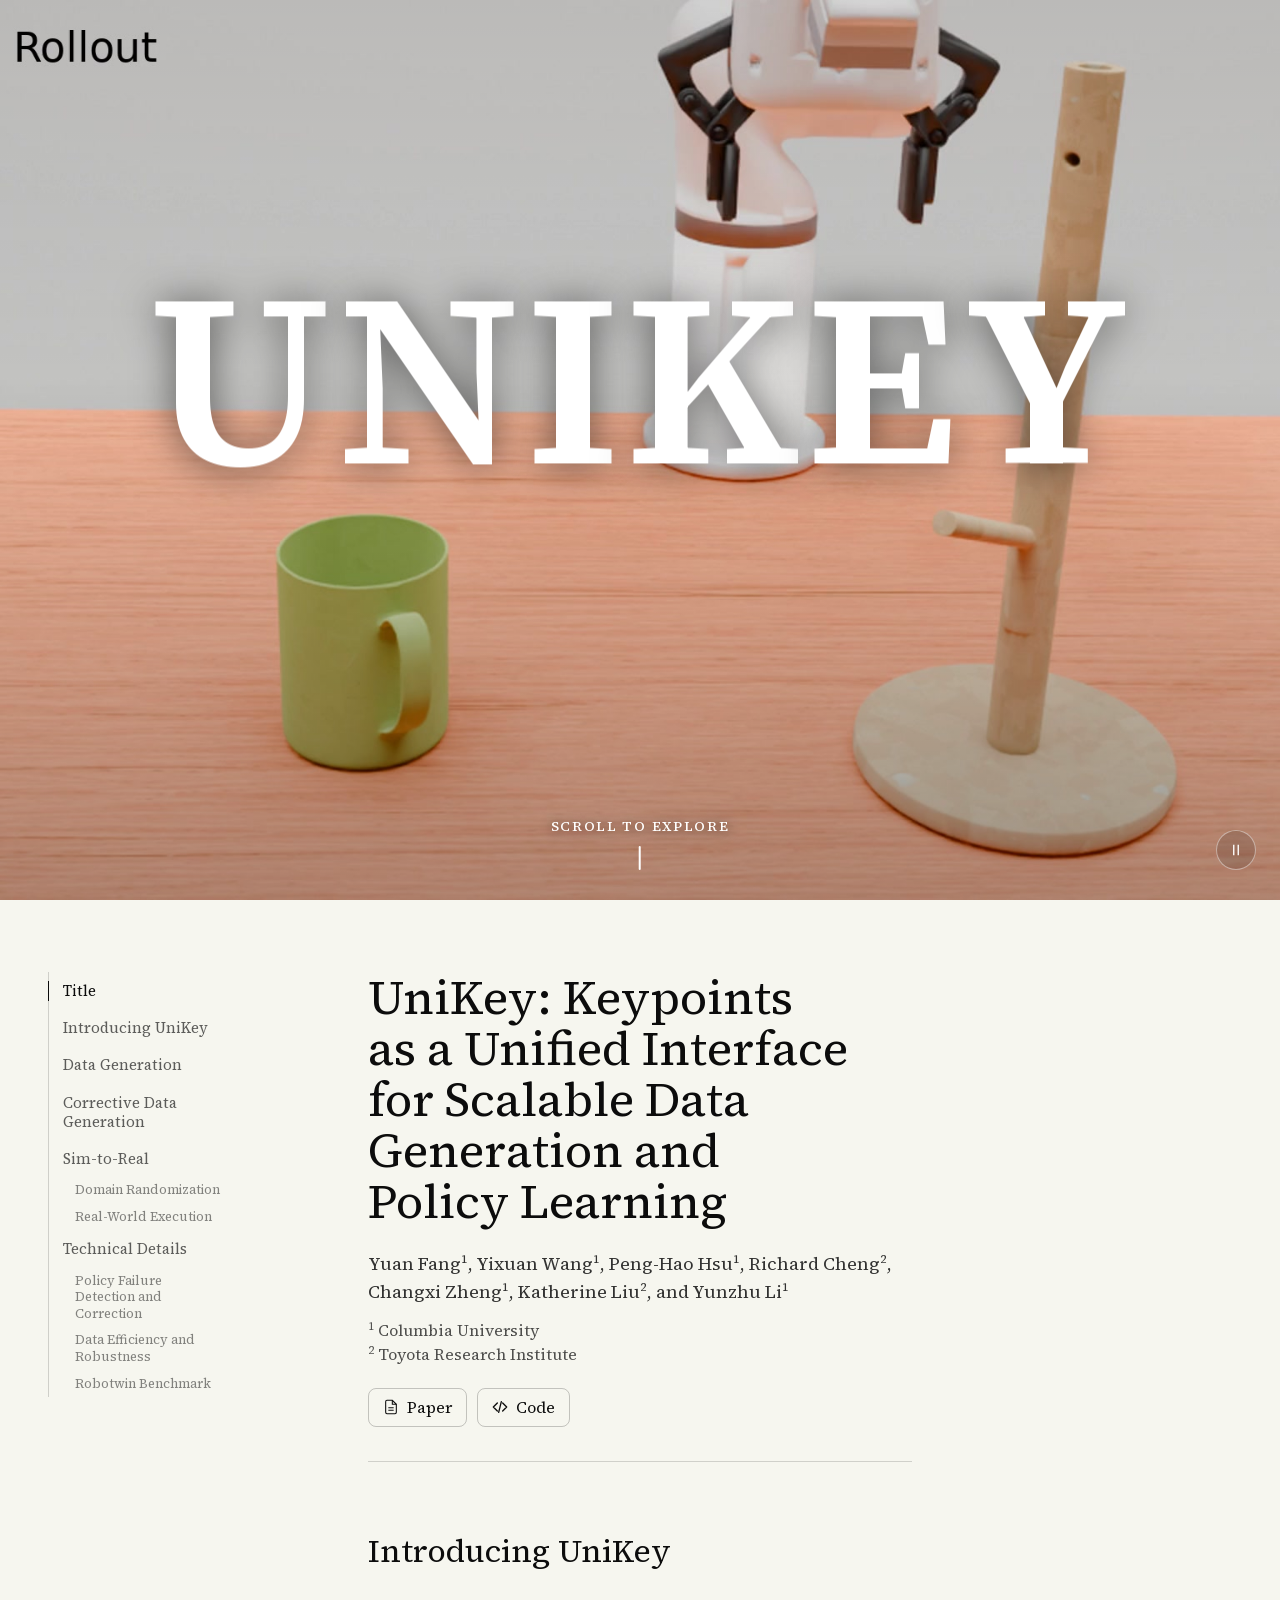
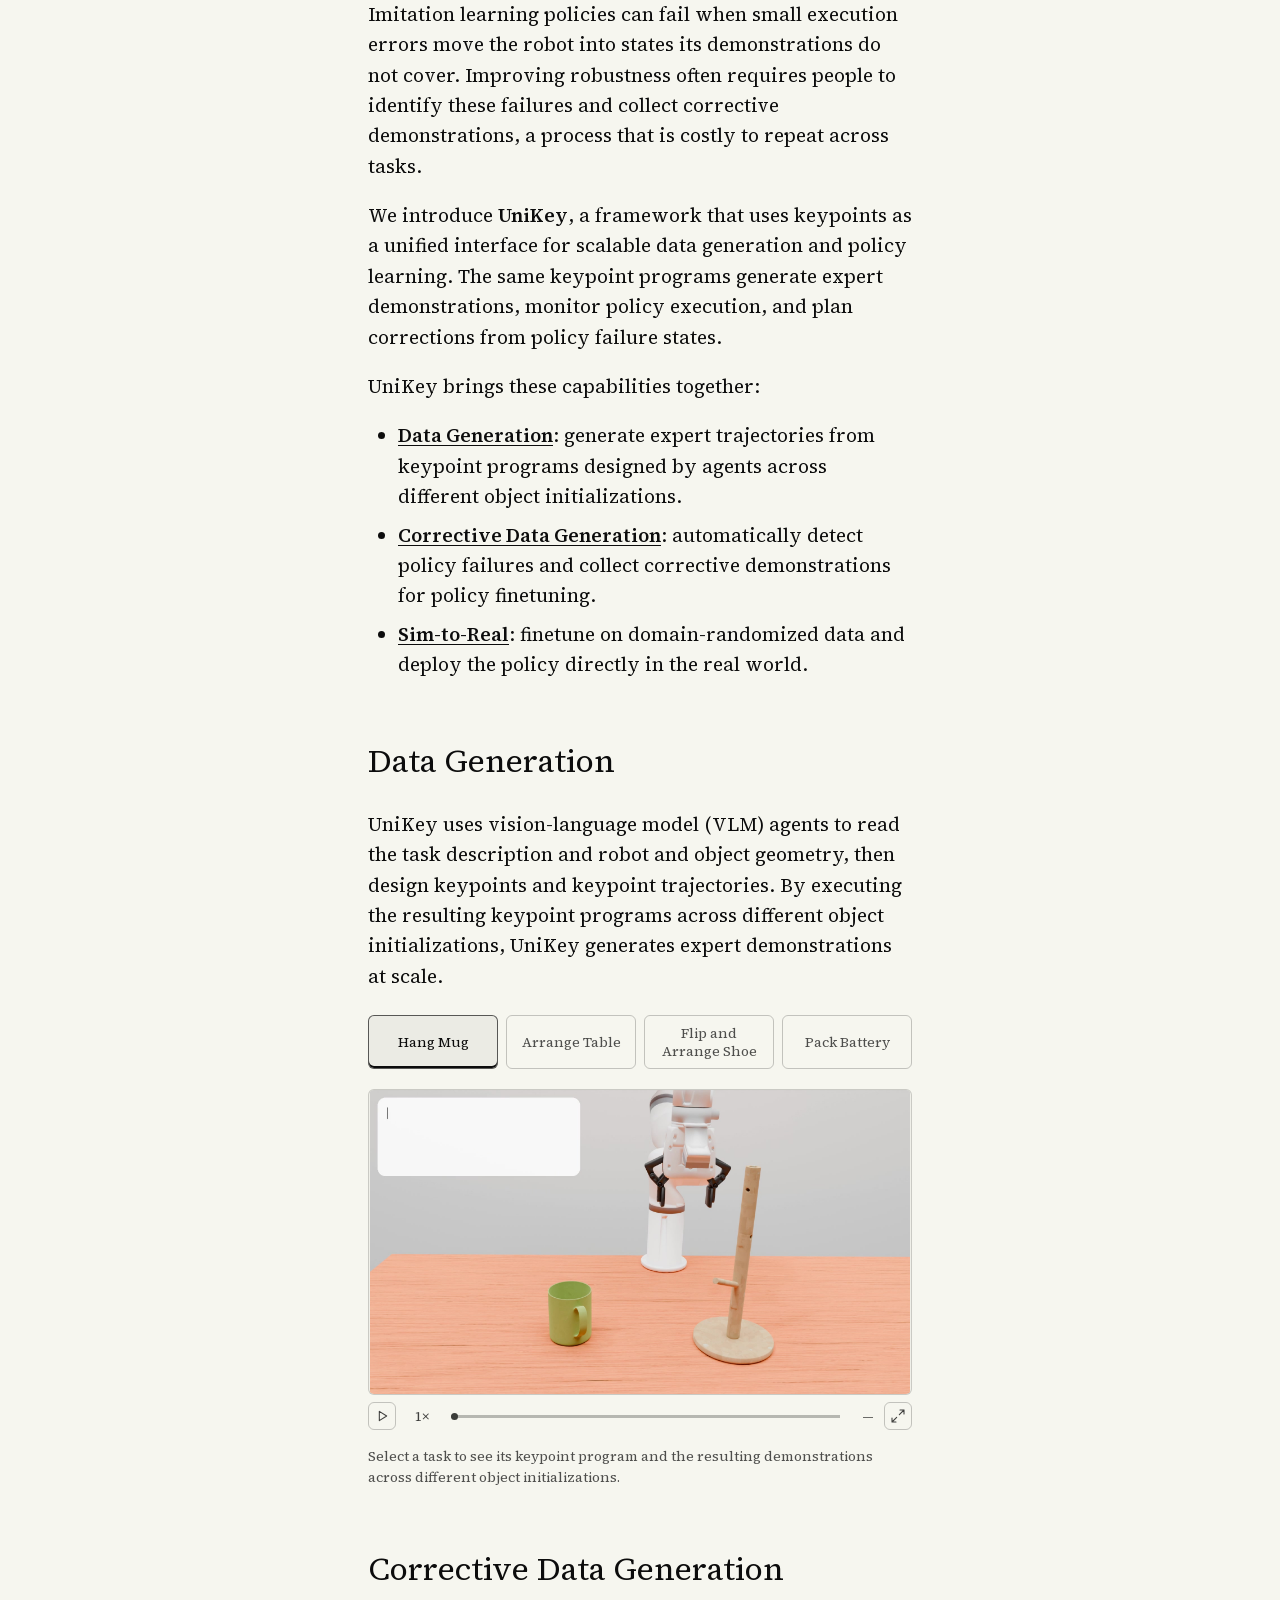
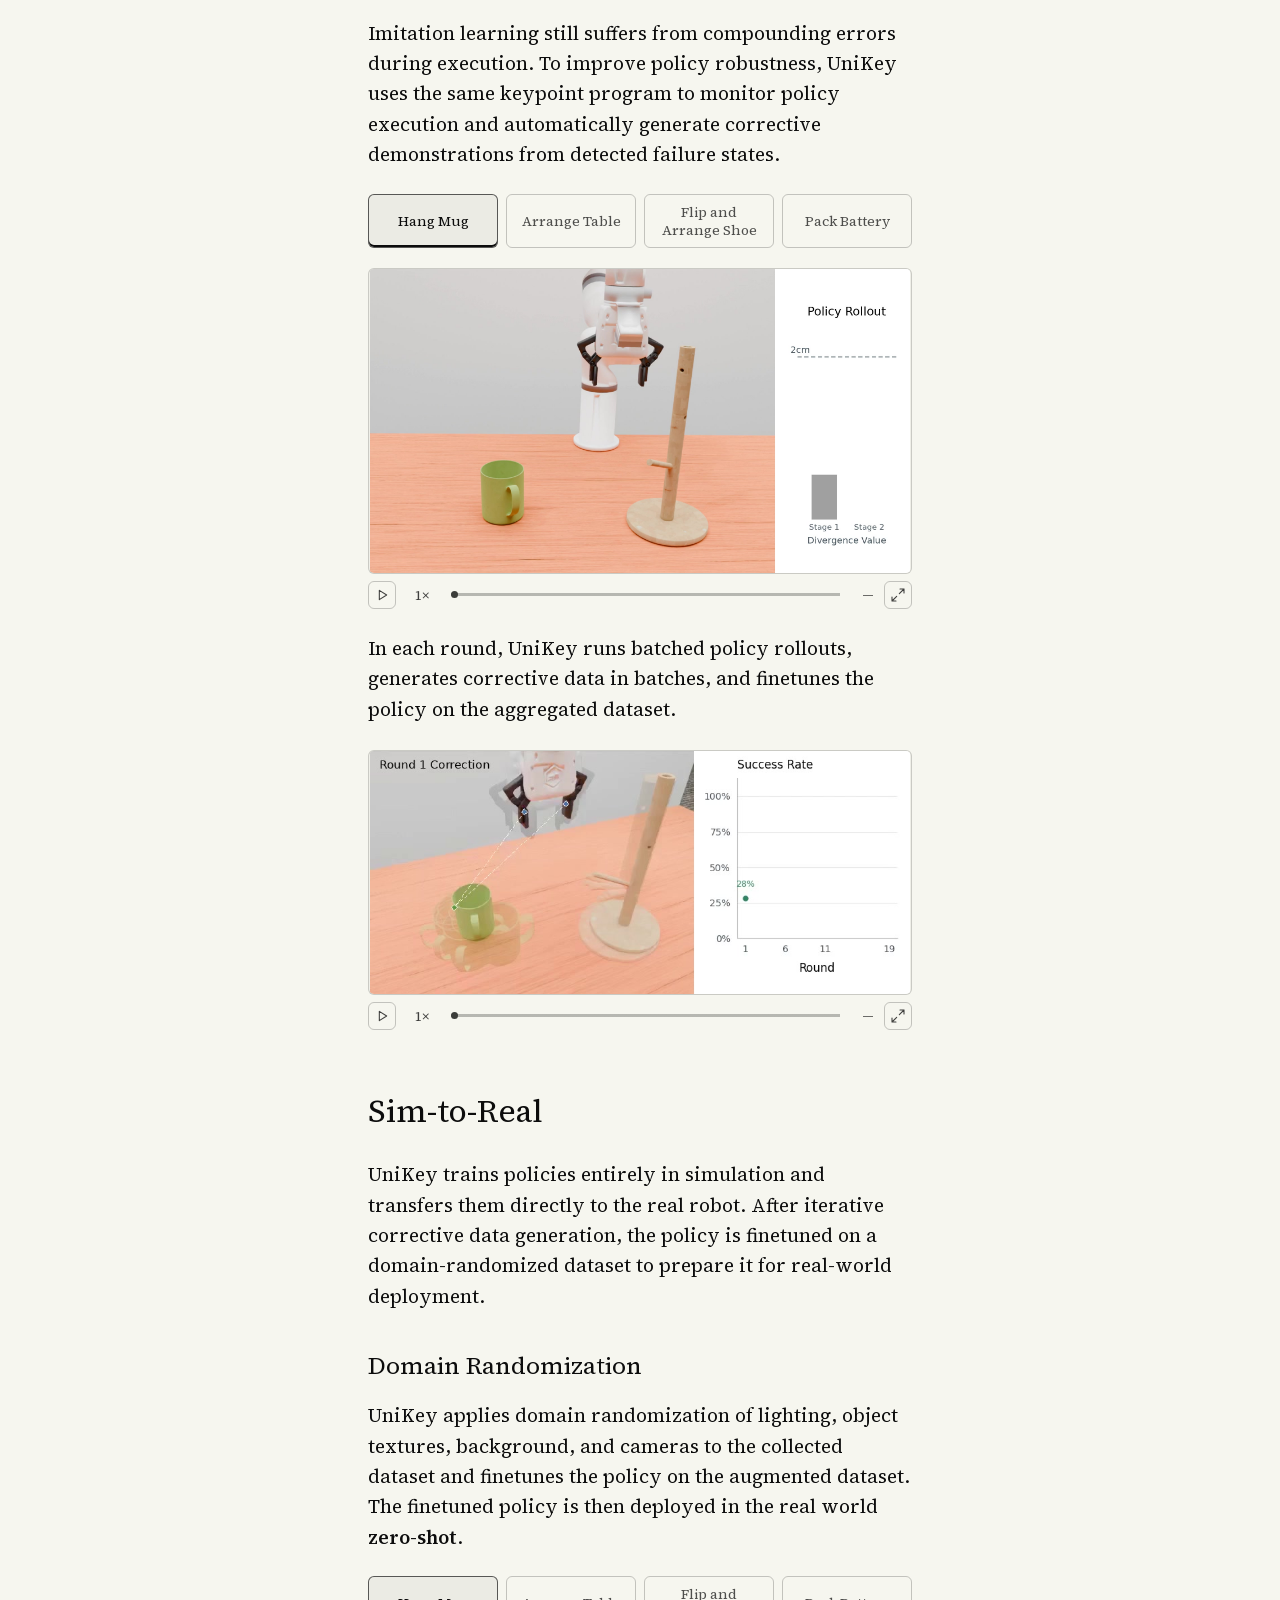
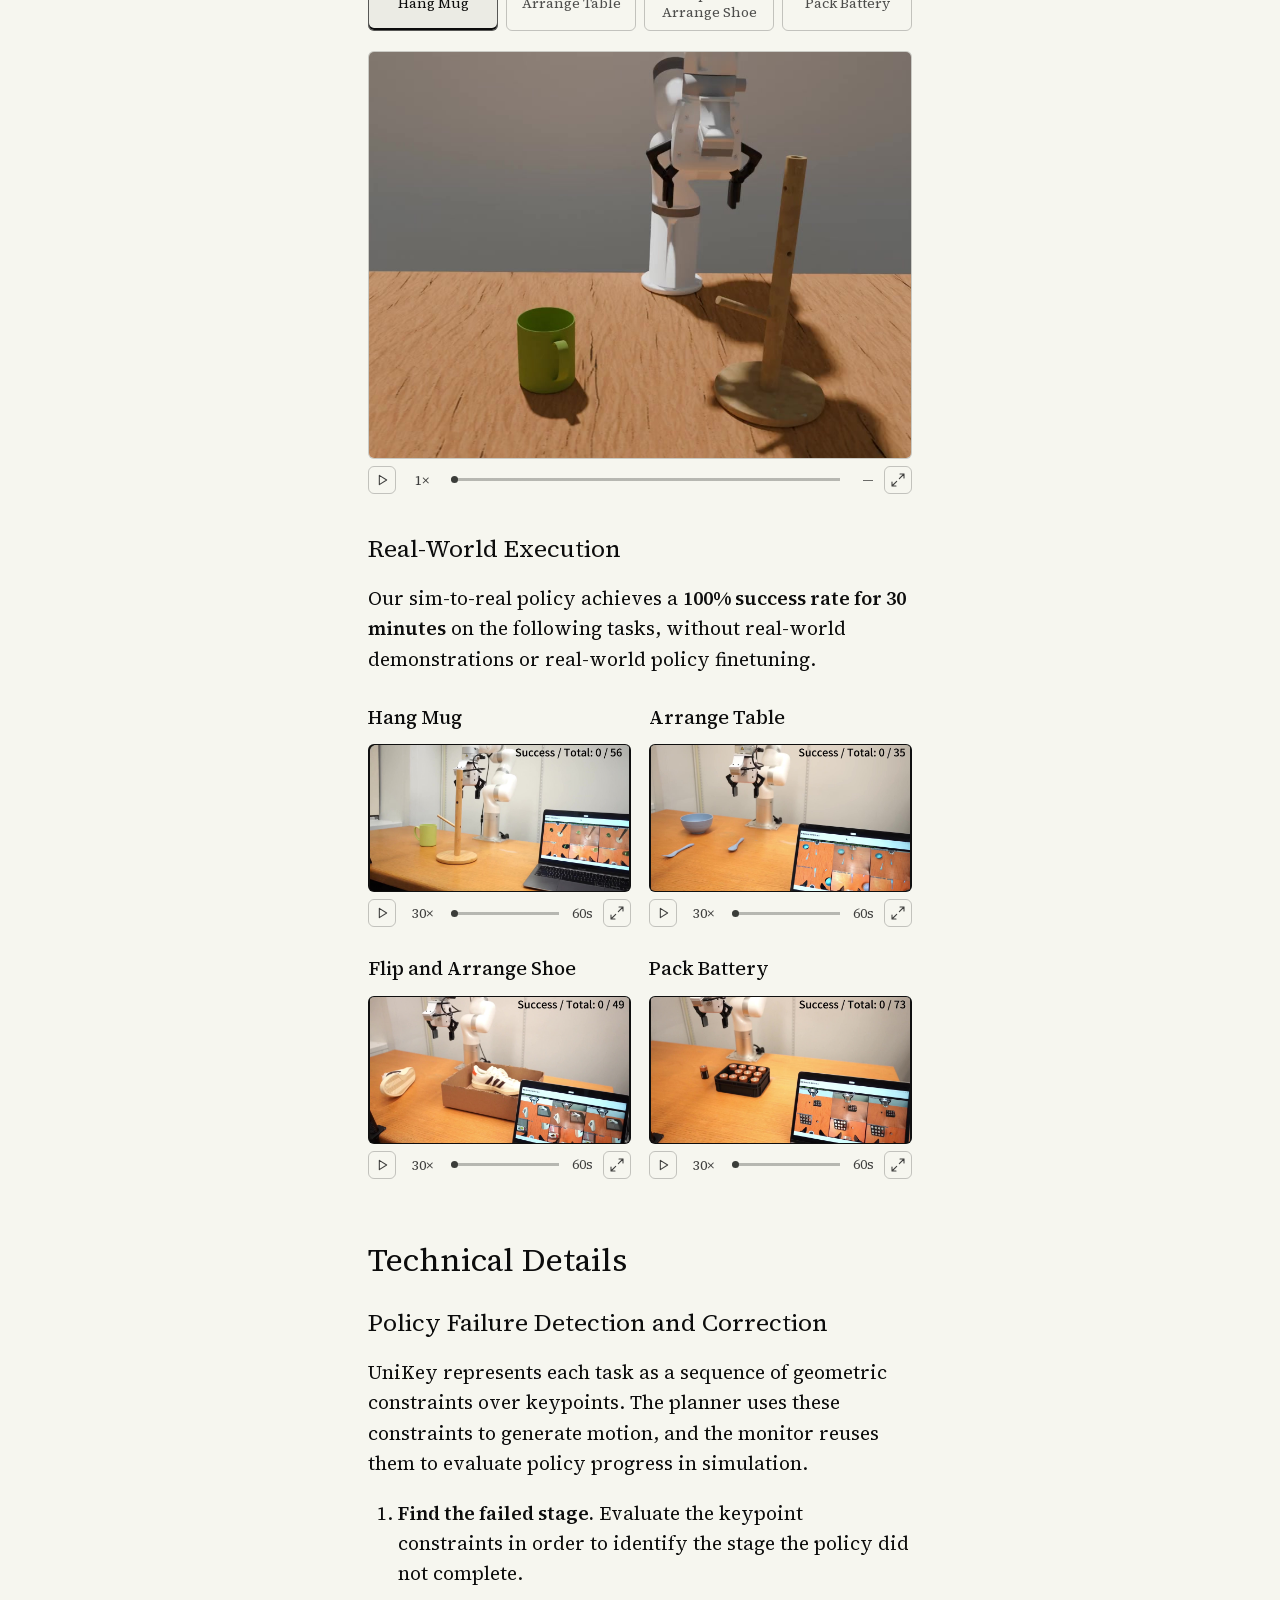
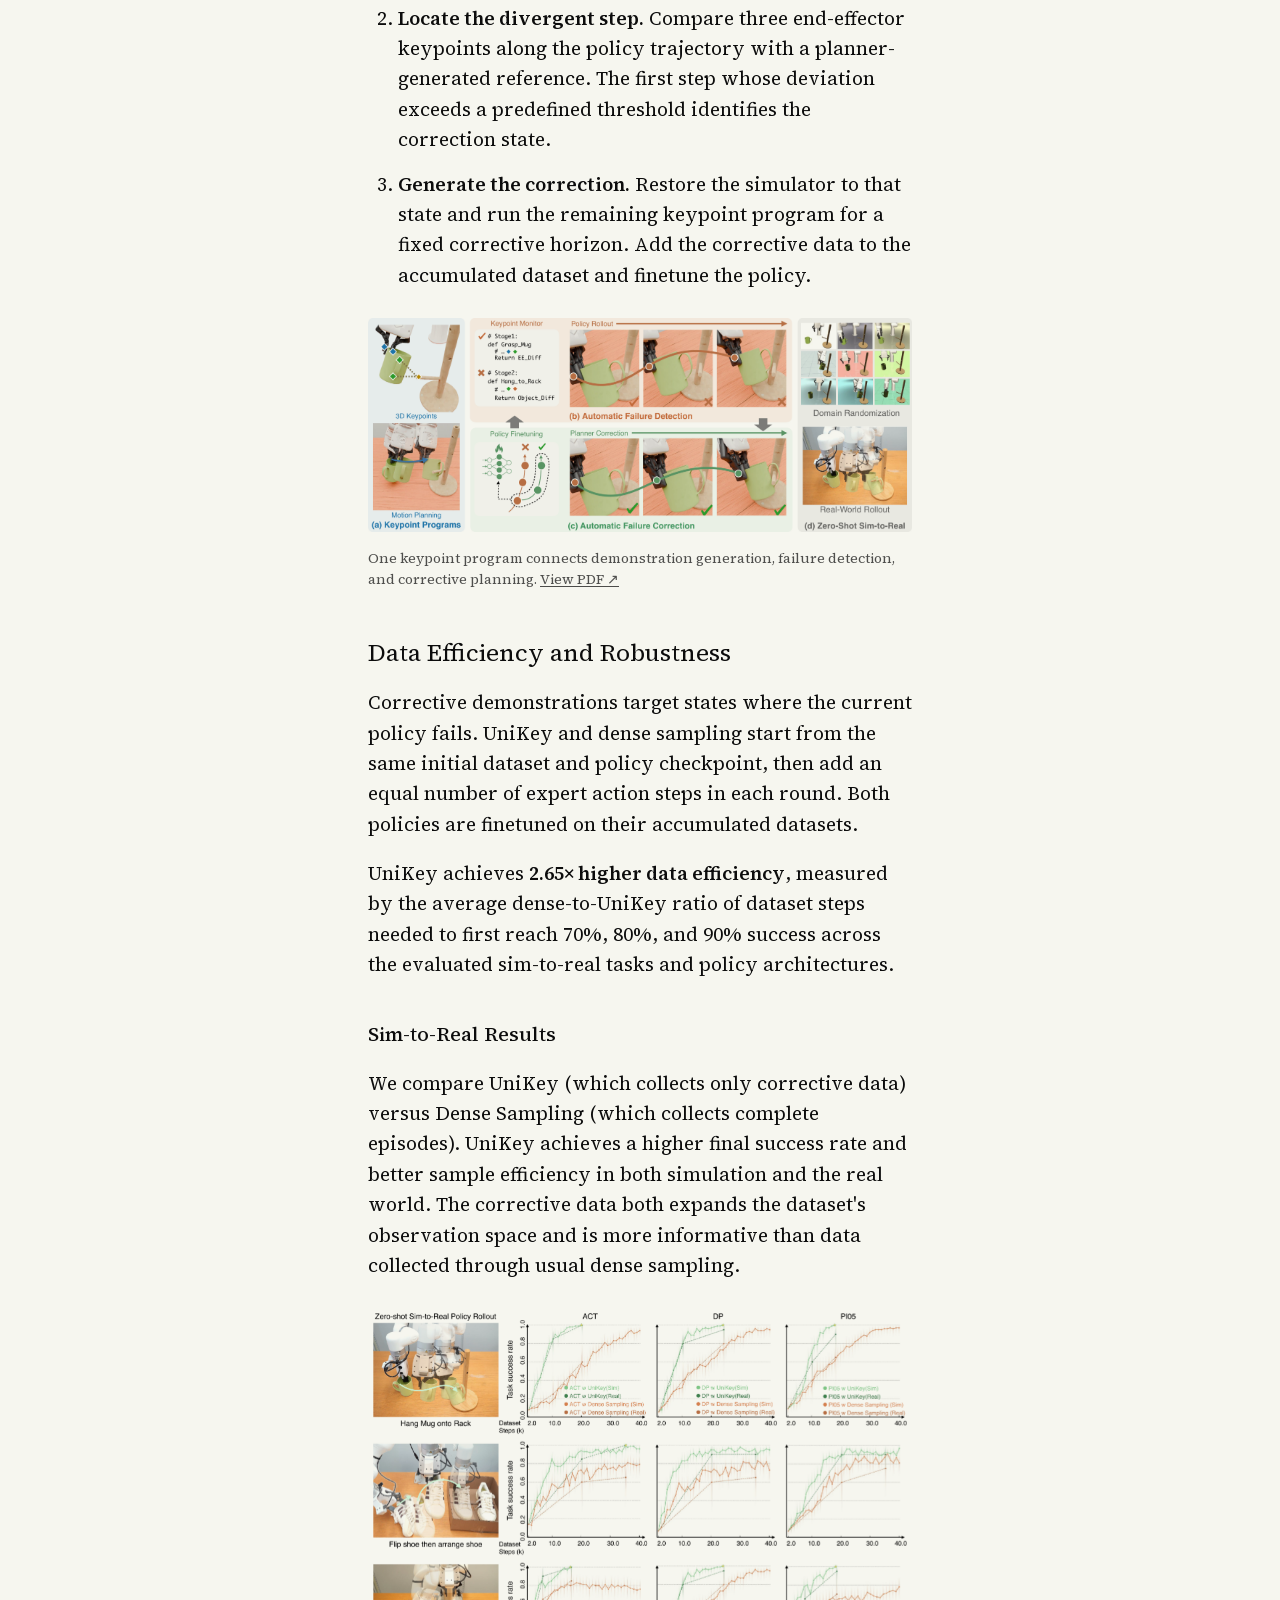
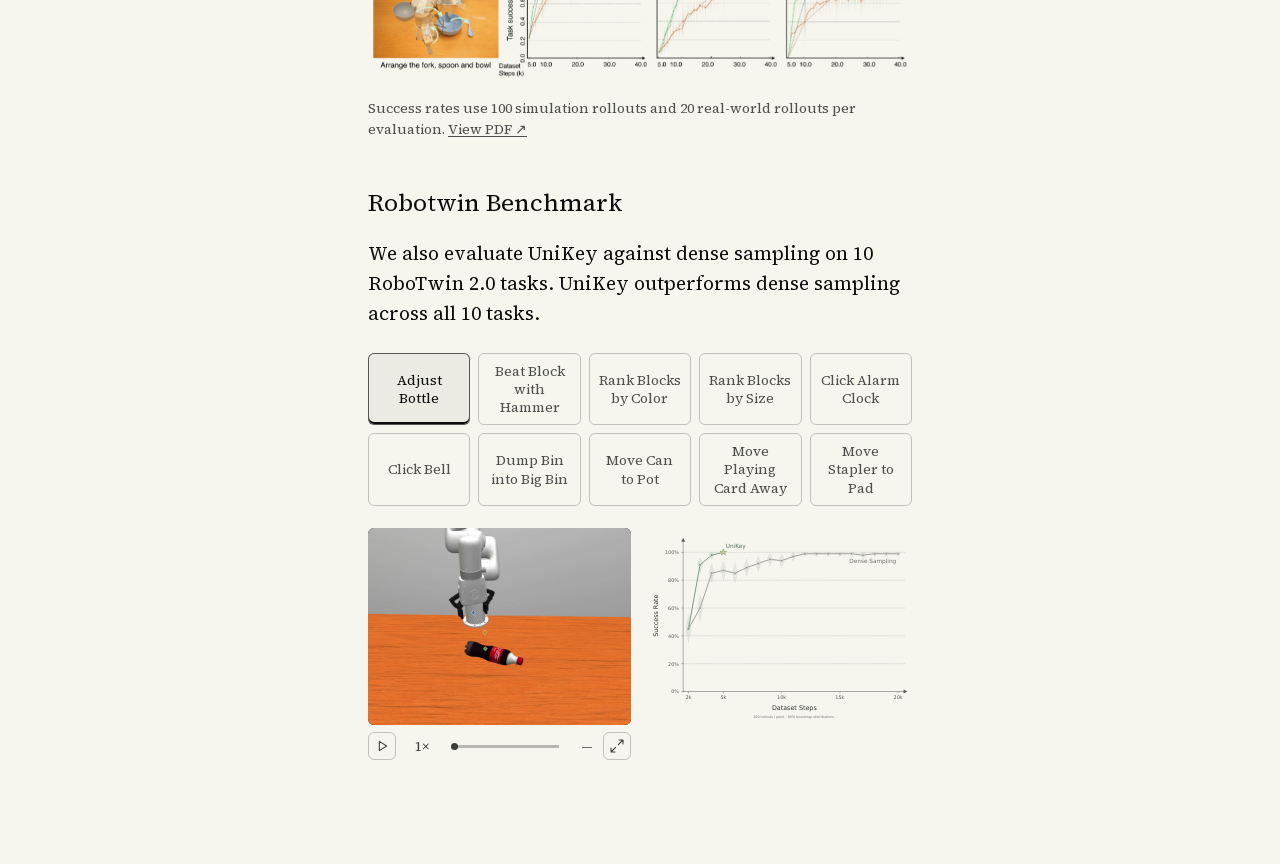
==== commit 58c089f6: "Update UniKey website and add GitHub Pages deployment" ====
--- a/index.html
+++ b/index.html
@@ -10,9 +10,9 @@
     <meta property="og:type" content="website" />
     <title>UniKey: Keypoints as a Unified Interface for Scalable Data Generation and Policy Learning</title>
     <link rel="preload" href="./assets/fonts/source-serif-4-latin.woff2" as="font" type="font/woff2" crossorigin />
-    <link rel="stylesheet" href="./assets/site.css?v=5f0ea4e0256b" />
+    <link rel="stylesheet" href="./assets/site.css?v=6ac7d46e769f" />
     <script defer src="./assets/site.js?v=9a20ad22e539"></script>
-    <script defer src="./assets/video-controls.js?v=938dbfa4aef9"></script>
+    <script defer src="./assets/video-controls.js?v=d4e736cc5251"></script>
     <script defer src="./assets/presentation.js?v=2782373aa03b"></script>
     <script defer src="./assets/pipeline.js?v=fa53d1010e7e"></script>
   </head>
@@ -46,13 +46,12 @@
             <a href="#data-generation" data-level="1">Data Generation</a>
             <a href="#corrective-data-generation" data-level="1">Corrective Data Generation</a>
             <a href="#sim-to-real" data-level="1">Sim-to-Real</a>
+            <a href="#domain-randomization" data-level="2">Domain Randomization</a>
             <a href="#evaluation" data-level="2">Real-World Execution</a>
-            <a href="#domain-randomization" data-level="2">Domain Randomization</a>
             <a href="#technical-details" data-level="1">Technical Details</a>
             <a href="#failure-detection-correction-title" data-level="2">Policy Failure Detection and Correction</a>
             <a href="#data-efficiency-title" data-level="2">Data Efficiency and Robustness</a>
-            <a href="#robotwin" data-level="3">RoboTwin Results</a>
-            <a href="#scalability-title" data-level="2">Scalability</a>
+            <a href="#robotwin" data-level="2">Robotwin Benchmark</a>
           </nav>
           </aside>
           <article class="article-shell">
@@ -61,8 +60,19 @@
             <span class="title-mainline"><span class="title-brand">UniKey:</span> Keypoints as a Unified Interface</span>
             <span class="title-tagline">for Scalable Data Generation and Policy Learning</span>
           </h1>
-          <p class="authors">Anonymous Authors</p>
-          <p class="venue">Under Review · 2026</p>
+          <p class="authors">
+            <span>Yuan Fang<sup>1</sup></span>,
+            <span>Yixuan Wang<sup>1</sup></span>,
+            <span>Peng-Hao Hsu<sup>1</sup></span>,
+            <span>Richard Cheng<sup>2</sup></span>,<br />
+            <span>Changxi Zheng<sup>1</sup></span>,
+            <span>Katherine Liu<sup>2</sup></span>, and
+            <span>Yunzhu Li<sup>1</sup></span>
+          </p>
+          <p class="affiliations">
+            <sup>1</sup> Columbia University<br />
+            <sup>2</sup> Toyota Research Institute
+          </p>
           <div class="hero-actions">
             <a class="button primary" href="./media/paper/unikey.pdf" target="_blank" rel="noopener"><svg width="16" height="16" viewBox="0 0 24 24" fill="none" stroke="currentColor" stroke-width="1.6" aria-hidden="true"><path d="M14 2H6a2 2 0 0 0-2 2v16a2 2 0 0 0 2 2h12a2 2 0 0 0 2-2V8Z"/><path d="M14 2v6h6M8 13h8M8 17h8"/></svg> Paper</a>
             <a class="button" href="https://anonymous.4open.science/r/UniKey-E549/README.md" target="_blank" rel="noopener" aria-label="UniKey anonymous code repository" title="UniKey anonymous code repository">
@@ -104,31 +114,31 @@
           <p class="sr-only" id="pipeline-announcement" role="status" aria-live="polite" aria-atomic="true"></p>
           <div class="pipeline-videos" role="region" aria-label="Selected agentic keypoint program video">
             <figure class="pipeline-video" id="pipeline-hang-mug" aria-label="Hang Mug: Agentic Keypoint Programs">
-              <video controls muted playsinline preload="none" poster="./assets/videos/pipeline/hang-mug/poster.jpg?v=a4468dd93b1f" width="1280" height="480" aria-label="Hang Mug: keypoint program generation and robot execution">
-                <source src="./assets/videos/pipeline/hang-mug/combined.mp4?v=5841583ae633" type="video/mp4" />
-                Your browser does not support embedded video. <a href="./assets/videos/pipeline/hang-mug/combined.mp4?v=5841583ae633">Open the Hang Mug demonstration.</a>
+              <video controls muted playsinline preload="none" poster="./assets/videos/pipeline/hang-mug/poster.jpg?v=ce578dd0d98d" width="1920" height="1080" aria-label="Hang Mug: keypoint program followed by twelve robot demonstrations">
+                <source src="./assets/videos/pipeline/hang-mug/combined.mp4?v=d618da8c2a6f" type="video/mp4" />
+                Your browser does not support embedded video. <a href="./assets/videos/pipeline/hang-mug/combined.mp4?v=d618da8c2a6f">Open the Hang Mug demonstration.</a>
               </video>
             </figure>
             <figure class="pipeline-video" id="pipeline-arrange-table" aria-label="Arrange Table: Agentic Keypoint Programs" hidden>
-              <video controls muted playsinline preload="none" poster="./assets/videos/pipeline/arrange-table/poster.jpg?v=6204d9ffd9f4" width="1280" height="480" aria-label="Arrange Table: keypoint program generation and robot execution">
-                <source src="./assets/videos/pipeline/arrange-table/combined.mp4?v=67a09e483e9c" type="video/mp4" />
-                Your browser does not support embedded video. <a href="./assets/videos/pipeline/arrange-table/combined.mp4?v=67a09e483e9c">Open the Arrange Table demonstration.</a>
+              <video controls muted playsinline preload="none" poster="./assets/videos/pipeline/arrange-table/poster.jpg?v=bbb5daaa5b80" width="1920" height="1080" aria-label="Arrange Table: keypoint program followed by twelve robot demonstrations">
+                <source src="./assets/videos/pipeline/arrange-table/combined.mp4?v=31a9e0cde8e1" type="video/mp4" />
+                Your browser does not support embedded video. <a href="./assets/videos/pipeline/arrange-table/combined.mp4?v=31a9e0cde8e1">Open the Arrange Table demonstration.</a>
               </video>
             </figure>
             <figure class="pipeline-video" id="pipeline-flip-and-arrange-shoe" aria-label="Flip and Arrange Shoe: Agentic Keypoint Programs" hidden>
-              <video controls muted playsinline preload="none" poster="./assets/videos/pipeline/flip-and-arrange-shoe/poster.jpg?v=8dd5a913ea21" width="1280" height="480" aria-label="Flip and Arrange Shoe: keypoint program generation and robot execution">
-                <source src="./assets/videos/pipeline/flip-and-arrange-shoe/combined.mp4?v=20579b2e8068" type="video/mp4" />
-                Your browser does not support embedded video. <a href="./assets/videos/pipeline/flip-and-arrange-shoe/combined.mp4?v=20579b2e8068">Open the Flip and Arrange Shoe demonstration.</a>
+              <video controls muted playsinline preload="none" poster="./assets/videos/pipeline/flip-and-arrange-shoe/poster.jpg?v=55c9d227e55c" width="1920" height="1080" aria-label="Flip and Arrange Shoe: keypoint program followed by twelve robot demonstrations">
+                <source src="./assets/videos/pipeline/flip-and-arrange-shoe/combined.mp4?v=40d053f2a8ca" type="video/mp4" />
+                Your browser does not support embedded video. <a href="./assets/videos/pipeline/flip-and-arrange-shoe/combined.mp4?v=40d053f2a8ca">Open the Flip and Arrange Shoe demonstration.</a>
               </video>
             </figure>
             <figure class="pipeline-video" id="pipeline-pack-battery" aria-label="Pack Battery: Agentic Keypoint Programs" hidden>
-              <video controls muted playsinline preload="none" poster="./assets/videos/pipeline/pack-battery/poster.jpg?v=6801acb46415" width="1280" height="480" aria-label="Pack Battery: keypoint program generation and robot execution">
-                <source src="./assets/videos/pipeline/pack-battery/combined.mp4?v=2e0a61c34949" type="video/mp4" />
-                Your browser does not support embedded video. <a href="./assets/videos/pipeline/pack-battery/combined.mp4?v=2e0a61c34949">Open the Pack Battery demonstration.</a>
-              </video>
-            </figure>
-          </div>
-        <p class="media-caption">Select a task to see its keypoint program alongside the corresponding robot execution.</p>
+              <video controls muted playsinline preload="none" poster="./assets/videos/pipeline/pack-battery/poster.jpg?v=533777e38580" width="1920" height="1080" aria-label="Pack Battery: keypoint program followed by twelve robot demonstrations">
+                <source src="./assets/videos/pipeline/pack-battery/combined.mp4?v=79637c9d8835" type="video/mp4" />
+                Your browser does not support embedded video. <a href="./assets/videos/pipeline/pack-battery/combined.mp4?v=79637c9d8835">Open the Pack Battery demonstration.</a>
+              </video>
+            </figure>
+          </div>
+        <p class="media-caption">Select a task to see its keypoint program and the resulting demonstrations across different object initializations.</p>
       </section>
 
       <section class="section shell" id="corrective-data-generation" aria-labelledby="corrective-data-generation-title">
@@ -136,93 +146,44 @@
           <h2 id="corrective-data-generation-title">Corrective Data Generation</h2>
         </div>
         <p class="pipeline-copy">Imitation learning still suffers from compounding errors during execution. To improve policy robustness, UniKey uses the same keypoint program to monitor policy execution and automatically generate corrective demonstrations from detected failure states.</p>
-          <div class="task-picker detection-picker" role="group" aria-label="Choose a policy rollout and correction task" hidden>
+          <div class="task-picker detection-picker" role="group" aria-label="Choose a corrective data generation task" hidden>
             <button type="button" data-detection-task="hang-mug" aria-pressed="true" aria-controls="detection-hang-mug" class="active">Hang Mug</button>
             <button type="button" data-detection-task="arrange-table" aria-pressed="false" aria-controls="detection-arrange-table">Arrange Table</button>
             <button type="button" data-detection-task="flip-and-arrange-shoe" aria-pressed="false" aria-controls="detection-flip-and-arrange-shoe">Flip and Arrange Shoe</button>
             <button type="button" data-detection-task="pack-battery" aria-pressed="false" aria-controls="detection-pack-battery">Pack Battery</button>
           </div>
           <p class="sr-only" id="detection-announcement" role="status" aria-live="polite" aria-atomic="true"></p>
-          <div class="detection-videos" role="region" aria-label="Selected policy rollout and correction videos">
-            <div class="detection-task" id="detection-hang-mug" aria-label="Hang Mug: policy rollout and correction">
-              <div class="detection-correction-grid">
-                <figure class="detection-policy" aria-labelledby="detection-hang-mug-policy-label">
-                  <figcaption id="detection-hang-mug-policy-label">Policy Rollout</figcaption>
-                  <video controls muted playsinline preload="none" poster="./assets/videos/pipeline/failure-detection-correction/policy_brown-poster.jpg?v=c784bead103c" width="1500" height="900" aria-label="Hang Mug: policy rollout">
-                    <source src="./assets/videos/pipeline/failure-detection-correction/policy_brown.mp4?v=af0d518d0084" type="video/mp4" />
-                    Your browser does not support embedded video. <a href="./assets/videos/pipeline/failure-detection-correction/policy_brown.mp4?v=af0d518d0084">Open the Hang Mug policy rollout video.</a>
-                  </video>
-                </figure>
-                <figure class="detection-correction" aria-labelledby="detection-hang-mug-correction-label">
-                  <figcaption id="detection-hang-mug-correction-label">Correction</figcaption>
-                  <video controls muted playsinline preload="none" poster="./assets/videos/pipeline/failure-detection-correction/correction_green-poster.jpg?v=69401da803e6" width="900" height="900" aria-label="Hang Mug: correction">
-                    <source src="./assets/videos/pipeline/failure-detection-correction/correction_green.mp4?v=484978763a5c" type="video/mp4" />
-                    Your browser does not support embedded video. <a href="./assets/videos/pipeline/failure-detection-correction/correction_green.mp4?v=484978763a5c">Open the Hang Mug correction video.</a>
-                  </video>
-                </figure>
-              </div>
+          <div class="detection-videos" role="region" aria-label="Selected corrective data generation video">
+            <div class="detection-task" id="detection-hang-mug" aria-label="Hang Mug: corrective data generation">
+              <video controls muted playsinline preload="none" poster="./assets/videos/pipeline/failure-detection-correction/hang-mug/poster.jpg?v=52292600d8f1" width="1920" height="1080" aria-label="Hang Mug: corrective data generation demonstration">
+                <source src="./assets/videos/pipeline/failure-detection-correction/hang-mug/rollout.mp4?v=14b6003f2ade" type="video/mp4" />
+                Your browser does not support embedded video. <a href="./assets/videos/pipeline/failure-detection-correction/hang-mug/rollout.mp4?v=14b6003f2ade">Open the Hang Mug corrective data generation video.</a>
+              </video>
             </div>
-            <div class="detection-task" id="detection-arrange-table" aria-label="Arrange Table: policy rollout and correction" hidden>
-              <div class="detection-correction-grid">
-                <figure class="detection-policy" aria-labelledby="detection-arrange-table-policy-label">
-                  <figcaption id="detection-arrange-table-policy-label">Policy Rollout</figcaption>
-                  <video controls muted playsinline preload="none" poster="./assets/videos/pipeline/failure-detection-correction/arrange-table/policy_brown-poster.jpg?v=171c715dd2ef" width="1500" height="900" aria-label="Arrange Table: policy rollout">
-                    <source src="./assets/videos/pipeline/failure-detection-correction/arrange-table/policy_brown.mp4?v=5af5871f266e" type="video/mp4" />
-                    Your browser does not support embedded video. <a href="./assets/videos/pipeline/failure-detection-correction/arrange-table/policy_brown.mp4?v=5af5871f266e">Open the Arrange Table policy rollout video.</a>
-                  </video>
-                </figure>
-                <figure class="detection-correction" aria-labelledby="detection-arrange-table-correction-label">
-                  <figcaption id="detection-arrange-table-correction-label">Correction</figcaption>
-                  <video controls muted playsinline preload="none" poster="./assets/videos/pipeline/failure-detection-correction/arrange-table/correction_green-poster.jpg?v=f697cfa84fa9" width="900" height="900" aria-label="Arrange Table: correction">
-                    <source src="./assets/videos/pipeline/failure-detection-correction/arrange-table/correction_green.mp4?v=af4d1f580d33" type="video/mp4" />
-                    Your browser does not support embedded video. <a href="./assets/videos/pipeline/failure-detection-correction/arrange-table/correction_green.mp4?v=af4d1f580d33">Open the Arrange Table correction video.</a>
-                  </video>
-                </figure>
-              </div>
+            <div class="detection-task" id="detection-arrange-table" aria-label="Arrange Table: corrective data generation" hidden>
+              <video controls muted playsinline preload="none" poster="./assets/videos/pipeline/failure-detection-correction/arrange-table/poster.jpg?v=085eabeca893" width="1920" height="1080" aria-label="Arrange Table: corrective data generation demonstration">
+                <source src="./assets/videos/pipeline/failure-detection-correction/arrange-table/rollout.mp4?v=c20033956ac6" type="video/mp4" />
+                Your browser does not support embedded video. <a href="./assets/videos/pipeline/failure-detection-correction/arrange-table/rollout.mp4?v=c20033956ac6">Open the Arrange Table corrective data generation video.</a>
+              </video>
             </div>
-            <div class="detection-task" id="detection-flip-and-arrange-shoe" aria-label="Flip and Arrange Shoe: policy rollout and correction" hidden>
-              <div class="detection-correction-grid">
-                <figure class="detection-policy" aria-labelledby="detection-flip-and-arrange-shoe-policy-label">
-                  <figcaption id="detection-flip-and-arrange-shoe-policy-label">Policy Rollout</figcaption>
-                  <video controls muted playsinline preload="none" poster="./assets/videos/pipeline/failure-detection-correction/flip-and-arrange-shoe/policy_brown-poster.jpg?v=de4c02bd7567" width="1500" height="900" aria-label="Flip and Arrange Shoe: policy rollout">
-                    <source src="./assets/videos/pipeline/failure-detection-correction/flip-and-arrange-shoe/policy_brown.mp4?v=b6531eb68828" type="video/mp4" />
-                    Your browser does not support embedded video. <a href="./assets/videos/pipeline/failure-detection-correction/flip-and-arrange-shoe/policy_brown.mp4?v=b6531eb68828">Open the Flip and Arrange Shoe policy rollout video.</a>
-                  </video>
-                </figure>
-                <figure class="detection-correction" aria-labelledby="detection-flip-and-arrange-shoe-correction-label">
-                  <figcaption id="detection-flip-and-arrange-shoe-correction-label">Correction</figcaption>
-                  <video controls muted playsinline preload="none" poster="./assets/videos/pipeline/failure-detection-correction/flip-and-arrange-shoe/correction_green-poster.jpg?v=46caa1e34449" width="900" height="900" aria-label="Flip and Arrange Shoe: correction">
-                    <source src="./assets/videos/pipeline/failure-detection-correction/flip-and-arrange-shoe/correction_green.mp4?v=c3d813434635" type="video/mp4" />
-                    Your browser does not support embedded video. <a href="./assets/videos/pipeline/failure-detection-correction/flip-and-arrange-shoe/correction_green.mp4?v=c3d813434635">Open the Flip and Arrange Shoe correction video.</a>
-                  </video>
-                </figure>
-              </div>
+            <div class="detection-task" id="detection-flip-and-arrange-shoe" aria-label="Flip and Arrange Shoe: corrective data generation" hidden>
+              <video controls muted playsinline preload="none" poster="./assets/videos/pipeline/failure-detection-correction/flip-and-arrange-shoe/poster.jpg?v=08dc63e98774" width="1920" height="1080" aria-label="Flip and Arrange Shoe: corrective data generation demonstration">
+                <source src="./assets/videos/pipeline/failure-detection-correction/flip-and-arrange-shoe/rollout.mp4?v=a11013630106" type="video/mp4" />
+                Your browser does not support embedded video. <a href="./assets/videos/pipeline/failure-detection-correction/flip-and-arrange-shoe/rollout.mp4?v=a11013630106">Open the Flip and Arrange Shoe corrective data generation video.</a>
+              </video>
             </div>
-            <div class="detection-task" id="detection-pack-battery" aria-label="Pack Battery: policy rollout and correction" hidden>
-              <div class="detection-correction-grid">
-                <figure class="detection-policy" aria-labelledby="detection-pack-battery-policy-label">
-                  <figcaption id="detection-pack-battery-policy-label">Policy Rollout</figcaption>
-                  <video controls muted playsinline preload="none" poster="./assets/videos/pipeline/failure-detection-correction/pack-battery/policy_brown-poster.jpg?v=da21735997cd" width="1500" height="900" aria-label="Pack Battery: policy rollout">
-                    <source src="./assets/videos/pipeline/failure-detection-correction/pack-battery/policy_brown.mp4?v=c0d615ea3ef1" type="video/mp4" />
-                    Your browser does not support embedded video. <a href="./assets/videos/pipeline/failure-detection-correction/pack-battery/policy_brown.mp4?v=c0d615ea3ef1">Open the Pack Battery policy rollout video.</a>
-                  </video>
-                </figure>
-                <figure class="detection-correction" aria-labelledby="detection-pack-battery-correction-label">
-                  <figcaption id="detection-pack-battery-correction-label">Correction</figcaption>
-                  <video controls muted playsinline preload="none" poster="./assets/videos/pipeline/failure-detection-correction/pack-battery/correction_green-poster.jpg?v=cb94131ee019" width="900" height="900" aria-label="Pack Battery: correction">
-                    <source src="./assets/videos/pipeline/failure-detection-correction/pack-battery/correction_green.mp4?v=039b60a983d1" type="video/mp4" />
-                    Your browser does not support embedded video. <a href="./assets/videos/pipeline/failure-detection-correction/pack-battery/correction_green.mp4?v=039b60a983d1">Open the Pack Battery correction video.</a>
-                  </video>
-                </figure>
-              </div>
+            <div class="detection-task" id="detection-pack-battery" aria-label="Pack Battery: corrective data generation" hidden>
+              <video controls muted playsinline preload="none" poster="./assets/videos/pipeline/failure-detection-correction/pack-battery/poster.jpg?v=bd75aa0e4b3e" width="1920" height="1080" aria-label="Pack Battery: corrective data generation demonstration">
+                <source src="./assets/videos/pipeline/failure-detection-correction/pack-battery/rollout.mp4?v=afe65e3bddef" type="video/mp4" />
+                Your browser does not support embedded video. <a href="./assets/videos/pipeline/failure-detection-correction/pack-battery/rollout.mp4?v=afe65e3bddef">Open the Pack Battery corrective data generation video.</a>
+              </video>
             </div>
           </div>
           <p class="pipeline-copy">In each round, UniKey runs batched policy rollouts, generates corrective data in batches, and finetunes the policy on the aggregated dataset.</p>
-          <figure class="automatic-corrections-video" aria-labelledby="automatic-corrections-label">
-            <figcaption id="automatic-corrections-label">Corrective Data Across Rounds</figcaption>
-            <video controls muted playsinline preload="none" poster="./assets/videos/pipeline/failure-detection-correction/automatic-corrections-across-rounds-poster.jpg?v=9c3d5d914422" width="960" height="720" aria-label="Hang Mug: corrective data across rounds">
-              <source src="./assets/videos/pipeline/failure-detection-correction/automatic-corrections-across-rounds.mp4?v=feb64ff227c6" type="video/mp4" />
-              Your browser does not support embedded video. <a href="./assets/videos/pipeline/failure-detection-correction/automatic-corrections-across-rounds.mp4?v=feb64ff227c6">Open the Corrective Data Across Rounds demonstration.</a>
+          <figure class="automatic-corrections-video" aria-label="Hang Mug policy improvement across training rounds">
+            <video controls muted playsinline preload="none" poster="./assets/videos/pipeline/failure-detection-correction/automatic-corrections-across-rounds-poster.jpg?v=e808d408ed9b" width="800" height="360" aria-label="Hang Mug: policy rollouts and success rates across training rounds">
+              <source src="./assets/videos/pipeline/failure-detection-correction/automatic-corrections-across-rounds.mp4?v=635883a14a7a" type="video/mp4" />
+              Your browser does not support embedded video. <a href="./assets/videos/pipeline/failure-detection-correction/automatic-corrections-across-rounds.mp4?v=635883a14a7a">Open the Hang Mug training rounds video.</a>
             </video>
           </figure>
       </section>
@@ -232,43 +193,6 @@
           <h2 id="sim-to-real-title">Sim-to-Real</h2>
         </div>
         <p class="pipeline-copy">UniKey trains policies entirely in simulation and transfers them directly to the real robot. After iterative corrective data generation, the policy is finetuned on a domain-randomized dataset to prepare it for real-world deployment.</p>
-        <div class="realworld-block" id="evaluation" aria-labelledby="evaluation-title">
-          <div class="subsection-head">
-            <h3 id="evaluation-title">Real-World Execution</h3>
-          </div>
-          <p class="pipeline-copy">Our sim-to-real policy achieves a <strong>100% success rate for more than 30 minutes</strong> on the following tasks, without real-world demonstrations or real-world policy finetuning.</p>
-          <div class="realworld-rollouts">
-            <article aria-labelledby="hang-mug-title">
-              <h4 id="hang-mug-title">Hang Mug</h4>
-              <video controls muted playsinline preload="none" poster="./assets/videos/realworld/hang-mug/poster.jpg?v=077869e1f02f" width="1920" height="1080" aria-label="Hang Mug: real-world rollout">
-                <source src="./assets/videos/realworld/hang-mug/rollout.mp4" type="video/mp4" />
-                Your browser does not support embedded video. <a href="./assets/videos/realworld/hang-mug/rollout.mp4">Open the Hang Mug video.</a>
-              </video>
-            </article>
-            <article aria-labelledby="table-arrange-title">
-              <h4 id="table-arrange-title">Arrange Table</h4>
-              <video controls muted playsinline preload="none" poster="./assets/videos/realworld/arrange-table/poster.jpg?v=eddefceccea8" width="1920" height="1080" aria-label="Arrange Table: real-world rollout">
-                <source src="./assets/videos/realworld/arrange-table/rollout.mp4" type="video/mp4" />
-                Your browser does not support embedded video. <a href="./assets/videos/realworld/arrange-table/rollout.mp4">Open the Arrange Table video.</a>
-              </video>
-            </article>
-            <article aria-labelledby="flip-arrange-shoe-title">
-              <h4 id="flip-arrange-shoe-title">Flip and Arrange Shoe</h4>
-              <video controls muted playsinline preload="none" poster="./assets/videos/realworld/flip-and-arrange-shoe/poster.jpg?v=7d3d863e4264" width="1920" height="1080" aria-label="Flip and Arrange Shoe: real-world rollout">
-                <source src="./assets/videos/realworld/flip-and-arrange-shoe/rollout.mp4" type="video/mp4" />
-                Your browser does not support embedded video. <a href="./assets/videos/realworld/flip-and-arrange-shoe/rollout.mp4">Open the Flip and Arrange Shoe video.</a>
-              </video>
-            </article>
-            <article aria-labelledby="pack-battery-title">
-              <h4 id="pack-battery-title">Pack Battery</h4>
-              <video controls muted playsinline preload="none" poster="./assets/videos/realworld/pack-battery/poster.jpg?v=32807f109ec4" width="1920" height="1080" aria-label="Pack Battery: real-world rollout">
-                <source src="./assets/videos/realworld/pack-battery/rollout.mp4" type="video/mp4" />
-                Your browser does not support embedded video. <a href="./assets/videos/realworld/pack-battery/rollout.mp4">Open the Pack Battery video.</a>
-              </video>
-            </article>
-          </div>
-          <p class="media-caption">Videos are shown at 30× speed and run for approximately one minute per task.</p>
-        </div>
         <div class="domain-randomization-block" id="domain-randomization" aria-labelledby="domain-randomization-title">
           <h3 id="domain-randomization-title">Domain Randomization</h3>
           <p class="pipeline-copy">UniKey applies domain randomization of lighting, object textures, background, and cameras to the collected dataset and finetunes the policy on the augmented dataset. The finetuned policy is then deployed in the real world <strong>zero-shot</strong>.</p>
@@ -304,6 +228,42 @@
                 Your browser does not support embedded video. <a href="./assets/videos/pipeline/domain-randomization/pack-battery.mp4?v=51106975ec4f">Open the Pack Battery domain randomization demonstration.</a>
               </video>
             </figure>
+          </div>
+        </div>
+        <div class="realworld-block" id="evaluation" aria-labelledby="evaluation-title">
+          <div class="subsection-head">
+            <h3 id="evaluation-title">Real-World Execution</h3>
+          </div>
+          <p class="pipeline-copy">Our sim-to-real policy achieves a <strong>100% success rate for 30 minutes</strong> on the following tasks, without real-world demonstrations or real-world policy finetuning.</p>
+          <div class="realworld-rollouts">
+            <article aria-labelledby="hang-mug-title">
+              <h4 id="hang-mug-title">Hang Mug</h4>
+              <video controls muted playsinline preload="none" data-base-speed="30" data-duration="59.933333" poster="./assets/videos/realworld/hang-mug/poster.jpg?v=3a1855f9282a" width="1920" height="1080" aria-label="Hang Mug: real-world rollout">
+                <source src="./assets/videos/realworld/hang-mug/rollout.mp4?v=1c0b6fc0b464" type="video/mp4" />
+                Your browser does not support embedded video. <a href="./assets/videos/realworld/hang-mug/rollout.mp4?v=1c0b6fc0b464">Open the Hang Mug video.</a>
+              </video>
+            </article>
+            <article aria-labelledby="table-arrange-title">
+              <h4 id="table-arrange-title">Arrange Table</h4>
+              <video controls muted playsinline preload="none" data-base-speed="30" data-duration="59.6" poster="./assets/videos/realworld/arrange-table/poster.jpg?v=2b5cde276f96" width="1920" height="1080" aria-label="Arrange Table: real-world rollout">
+                <source src="./assets/videos/realworld/arrange-table/rollout.mp4?v=4dc2ea7ac97a" type="video/mp4" />
+                Your browser does not support embedded video. <a href="./assets/videos/realworld/arrange-table/rollout.mp4?v=4dc2ea7ac97a">Open the Arrange Table video.</a>
+              </video>
+            </article>
+            <article aria-labelledby="flip-arrange-shoe-title">
+              <h4 id="flip-arrange-shoe-title">Flip and Arrange Shoe</h4>
+              <video controls muted playsinline preload="none" data-base-speed="30" data-duration="59.833333" poster="./assets/videos/realworld/flip-and-arrange-shoe/poster.jpg?v=a07f212aaa8e" width="1920" height="1080" aria-label="Flip and Arrange Shoe: real-world rollout">
+                <source src="./assets/videos/realworld/flip-and-arrange-shoe/rollout.mp4?v=288afea38144" type="video/mp4" />
+                Your browser does not support embedded video. <a href="./assets/videos/realworld/flip-and-arrange-shoe/rollout.mp4?v=288afea38144">Open the Flip and Arrange Shoe video.</a>
+              </video>
+            </article>
+            <article aria-labelledby="pack-battery-title">
+              <h4 id="pack-battery-title">Pack Battery</h4>
+              <video controls muted playsinline preload="none" data-base-speed="30" data-duration="60" poster="./assets/videos/realworld/pack-battery/poster.jpg?v=90617931f644" width="1920" height="1080" aria-label="Pack Battery: real-world rollout">
+                <source src="./assets/videos/realworld/pack-battery/rollout.mp4?v=35a500acfd2d" type="video/mp4" />
+                Your browser does not support embedded video. <a href="./assets/videos/realworld/pack-battery/rollout.mp4?v=35a500acfd2d">Open the Pack Battery video.</a>
+              </video>
+            </article>
           </div>
         </div>
       </section>
@@ -343,163 +303,155 @@
               <figcaption>Success rates use 100 simulation rollouts and 20 real-world rollouts per evaluation. <a href="./media/figures/main-results.pdf" target="_blank" rel="noopener">View PDF ↗</a></figcaption>
             </figure>
           </div>
-          <div class="technical-results" id="robotwin" aria-labelledby="robotwin-title">
-            <div class="subsection-head">
-              <h4 id="robotwin-title">RoboTwin Results</h4>
-            </div>
-            <p class="pipeline-copy">We also evaluate UniKey against dense sampling on 10 RoboTwin 2.0 tasks. UniKey outperforms dense sampling across all 10 tasks.</p>
-            <div class="task-picker" role="group" aria-label="Choose a RoboTwin task" hidden>
-              <button type="button" data-task="adjust-bottle" aria-pressed="false" aria-controls="adjust-bottle">Adjust Bottle</button>
-              <button type="button" data-task="beat-block-hammer" aria-pressed="false" aria-controls="beat-block-hammer">Beat Block with Hammer</button>
-              <button type="button" data-task="rank-blocks-color" aria-pressed="false" aria-controls="rank-blocks-color">Rank Blocks by Color</button>
-              <button type="button" data-task="rank-blocks-size" aria-pressed="false" aria-controls="rank-blocks-size">Rank Blocks by Size</button>
-              <button type="button" data-task="click-alarm-clock" aria-pressed="false" aria-controls="click-alarm-clock">Click Alarm Clock</button>
-              <button type="button" data-task="click-bell" aria-pressed="false" aria-controls="click-bell">Click Bell</button>
-              <button type="button" data-task="dump-bin-bigbin" aria-pressed="false" aria-controls="dump-bin-bigbin">Dump Bin into Big Bin</button>
-              <button type="button" data-task="move-can-pot" aria-pressed="false" aria-controls="move-can-pot">Move Can to Pot</button>
-              <button type="button" data-task="move-playingcard-away" aria-pressed="false" aria-controls="move-playingcard-away">Move Playing Card Away</button>
-              <button type="button" data-task="move-stapler-pad" aria-pressed="false" aria-controls="move-stapler-pad">Move Stapler to Pad</button>
-            </div>
-            <p class="sr-only" id="task-announcement" role="status" aria-live="polite" aria-atomic="true"></p>
-            <div class="task-list" id="task-list" role="region" aria-label="RoboTwin task videos and success-rate curves" tabindex="0">
-              <article class="task-card" id="adjust-bottle" aria-label="Adjust Bottle">
-                <div class="media-grid">
-                  <div class="video-wrap">
-                    <video poster="./media/robotwin/01_adjust_bottle_01/poster.jpg?v=eee7ad1a49fe" width="1440" height="1080" controls muted playsinline preload="none" aria-label="Adjust Bottle keypoint program demonstration in MuJoCo">
-                      <source src="./media/robotwin/01_adjust_bottle_01/rollout.mp4?v=ad47c550ad89" type="video/mp4" />
-                      Your browser does not support embedded video. <a href="./media/robotwin/01_adjust_bottle_01/rollout.mp4?v=ad47c550ad89">Download this demonstration.</a>
-                    </video>
-                  </div>
-                  <a class="figure-wrap" href="./media/robotwin/01_adjust_bottle_01/success-rate.svg" target="_blank" rel="noopener">
-                    <img src="./media/robotwin/01_adjust_bottle_01/success-rate.svg" width="1200" height="900" loading="lazy" draggable="false" alt="Adjust Bottle: UniKey and dense-sampling success rates by dataset steps" />
-                  </a>
-                </div>
-              </article>
-              <article class="task-card" id="beat-block-hammer" aria-label="Beat Block with Hammer">
-                <div class="media-grid">
-                  <div class="video-wrap">
-                    <video poster="./media/robotwin/02_beat_block_hammer_01/poster.jpg?v=57990d1a5e68" width="1440" height="1080" controls muted playsinline preload="none" aria-label="Beat Block with Hammer keypoint program demonstration in MuJoCo">
-                      <source src="./media/robotwin/02_beat_block_hammer_01/rollout.mp4?v=d64bed362033" type="video/mp4" />
-                      Your browser does not support embedded video. <a href="./media/robotwin/02_beat_block_hammer_01/rollout.mp4?v=d64bed362033">Download this demonstration.</a>
-                    </video>
-                  </div>
-                  <a class="figure-wrap" href="./media/robotwin/02_beat_block_hammer_01/success-rate.svg" target="_blank" rel="noopener">
-                    <img src="./media/robotwin/02_beat_block_hammer_01/success-rate.svg" width="1200" height="900" loading="lazy" draggable="false" alt="Beat Block with Hammer: UniKey and dense-sampling success rates by dataset steps" />
-                  </a>
-                </div>
-              </article>
-              <article class="task-card" id="rank-blocks-color" aria-label="Rank Blocks by Color">
-                <div class="media-grid">
-                  <div class="video-wrap">
-                    <video poster="./media/robotwin/03_blocks_ranking_rgb/poster.jpg?v=12db0c64e1f2" width="1440" height="1080" controls muted playsinline preload="none" aria-label="Rank Blocks by Color keypoint program demonstration in MuJoCo">
-                      <source src="./media/robotwin/03_blocks_ranking_rgb/rollout.mp4?v=05529f1d855e" type="video/mp4" />
-                      Your browser does not support embedded video. <a href="./media/robotwin/03_blocks_ranking_rgb/rollout.mp4?v=05529f1d855e">Download this demonstration.</a>
-                    </video>
-                  </div>
-                  <a class="figure-wrap" href="./media/robotwin/03_blocks_ranking_rgb/success-rate.svg" target="_blank" rel="noopener">
-                    <img src="./media/robotwin/03_blocks_ranking_rgb/success-rate.svg" width="1200" height="900" loading="lazy" draggable="false" alt="Rank Blocks by Color: UniKey and dense-sampling success rates by dataset steps" />
-                  </a>
-                </div>
-              </article>
-              <article class="task-card" id="rank-blocks-size" aria-label="Rank Blocks by Size">
-                <div class="media-grid">
-                  <div class="video-wrap">
-                    <video poster="./media/robotwin/04_blocks_ranking_size/poster.jpg?v=be059d64d48c" width="1440" height="1080" controls muted playsinline preload="none" aria-label="Rank Blocks by Size keypoint program demonstration in MuJoCo">
-                      <source src="./media/robotwin/04_blocks_ranking_size/rollout.mp4?v=4c2f291abd7a" type="video/mp4" />
-                      Your browser does not support embedded video. <a href="./media/robotwin/04_blocks_ranking_size/rollout.mp4?v=4c2f291abd7a">Download this demonstration.</a>
-                    </video>
-                  </div>
-                  <a class="figure-wrap" href="./media/robotwin/04_blocks_ranking_size/success-rate.svg" target="_blank" rel="noopener">
-                    <img src="./media/robotwin/04_blocks_ranking_size/success-rate.svg" width="1200" height="900" loading="lazy" draggable="false" alt="Rank Blocks by Size: UniKey and dense-sampling success rates by dataset steps" />
-                  </a>
-                </div>
-              </article>
-              <article class="task-card" id="click-alarm-clock" aria-label="Click Alarm Clock">
-                <div class="media-grid">
-                  <div class="video-wrap">
-                    <video poster="./media/robotwin/05_click_alarmclock_01/poster.jpg?v=552747413791" width="1440" height="1080" controls muted playsinline preload="none" aria-label="Click Alarm Clock keypoint program demonstration in MuJoCo">
-                      <source src="./media/robotwin/05_click_alarmclock_01/rollout.mp4?v=a77353e37048" type="video/mp4" />
-                      Your browser does not support embedded video. <a href="./media/robotwin/05_click_alarmclock_01/rollout.mp4?v=a77353e37048">Download this demonstration.</a>
-                    </video>
-                  </div>
-                  <a class="figure-wrap" href="./media/robotwin/05_click_alarmclock_01/success-rate.svg" target="_blank" rel="noopener">
-                    <img src="./media/robotwin/05_click_alarmclock_01/success-rate.svg" width="1200" height="900" loading="lazy" draggable="false" alt="Click Alarm Clock: UniKey and dense-sampling success rates by dataset steps" />
-                  </a>
-                </div>
-              </article>
-              <article class="task-card" id="click-bell" aria-label="Click Bell">
-                <div class="media-grid">
-                  <div class="video-wrap">
-                    <video poster="./media/robotwin/06_click_bell_00/poster.jpg?v=cfa4a2b6b7e6" width="1440" height="1080" controls muted playsinline preload="none" aria-label="Click Bell keypoint program demonstration in MuJoCo">
-                      <source src="./media/robotwin/06_click_bell_00/rollout.mp4?v=179b44fbe953" type="video/mp4" />
-                      Your browser does not support embedded video. <a href="./media/robotwin/06_click_bell_00/rollout.mp4?v=179b44fbe953">Download this demonstration.</a>
-                    </video>
-                  </div>
-                  <a class="figure-wrap" href="./media/robotwin/06_click_bell_00/success-rate.svg" target="_blank" rel="noopener">
-                    <img src="./media/robotwin/06_click_bell_00/success-rate.svg" width="1200" height="900" loading="lazy" draggable="false" alt="Click Bell: UniKey and dense-sampling success rates by dataset steps" />
-                  </a>
-                </div>
-              </article>
-              <article class="task-card" id="dump-bin-bigbin" aria-label="Dump Bin into Big Bin">
-                <div class="media-grid">
-                  <div class="video-wrap">
-                    <video poster="./media/robotwin/07_dump_bin_bigbin_00/poster.jpg?v=f68b62dbcd08" width="1440" height="1080" controls muted playsinline preload="none" aria-label="Dump Bin into Big Bin keypoint program demonstration in MuJoCo">
-                      <source src="./media/robotwin/07_dump_bin_bigbin_00/rollout.mp4?v=dc7b054c7fbc" type="video/mp4" />
-                      Your browser does not support embedded video. <a href="./media/robotwin/07_dump_bin_bigbin_00/rollout.mp4?v=dc7b054c7fbc">Download this demonstration.</a>
-                    </video>
-                  </div>
-                  <a class="figure-wrap" href="./media/robotwin/07_dump_bin_bigbin_00/success-rate.svg" target="_blank" rel="noopener">
-                    <img src="./media/robotwin/07_dump_bin_bigbin_00/success-rate.svg" width="1200" height="900" loading="lazy" draggable="false" alt="Dump Bin into Big Bin: UniKey and dense-sampling success rates by dataset steps" />
-                  </a>
-                </div>
-              </article>
-              <article class="task-card" id="move-can-pot" aria-label="Move Can to Pot">
-                <div class="media-grid">
-                  <div class="video-wrap">
-                    <video poster="./media/robotwin/08_move_can_pot_00/poster.jpg?v=bf2660f3c4aa" width="1440" height="1080" controls muted playsinline preload="none" aria-label="Move Can to Pot keypoint program demonstration in MuJoCo">
-                      <source src="./media/robotwin/08_move_can_pot_00/rollout.mp4?v=27dab28d34fd" type="video/mp4" />
-                      Your browser does not support embedded video. <a href="./media/robotwin/08_move_can_pot_00/rollout.mp4?v=27dab28d34fd">Download this demonstration.</a>
-                    </video>
-                  </div>
-                  <a class="figure-wrap" href="./media/robotwin/08_move_can_pot_00/success-rate.svg" target="_blank" rel="noopener">
-                    <img src="./media/robotwin/08_move_can_pot_00/success-rate.svg" width="1200" height="900" loading="lazy" draggable="false" alt="Move Can to Pot: UniKey and dense-sampling success rates by dataset steps" />
-                  </a>
-                </div>
-              </article>
-              <article class="task-card" id="move-playingcard-away" aria-label="Move Playing Card Away">
-                <div class="media-grid">
-                  <div class="video-wrap">
-                    <video poster="./media/robotwin/09_Move_Playingcard_Away/poster.jpg?v=dcf6da82bb45" width="1440" height="1080" controls muted playsinline preload="none" aria-label="Move Playing Card Away keypoint program demonstration in MuJoCo">
-                      <source src="./media/robotwin/09_Move_Playingcard_Away/rollout.mp4?v=408f199c7669" type="video/mp4" />
-                      Your browser does not support embedded video. <a href="./media/robotwin/09_Move_Playingcard_Away/rollout.mp4?v=408f199c7669">Download this demonstration.</a>
-                    </video>
-                  </div>
-                  <a class="figure-wrap" href="./media/robotwin/09_Move_Playingcard_Away/success-rate.svg" target="_blank" rel="noopener">
-                    <img src="./media/robotwin/09_Move_Playingcard_Away/success-rate.svg" width="1200" height="900" loading="lazy" draggable="false" alt="Move Playing Card Away: UniKey and dense-sampling success rates by dataset steps" />
-                  </a>
-                </div>
-              </article>
-              <article class="task-card" id="move-stapler-pad" aria-label="Move Stapler to Pad">
-                <div class="media-grid">
-                  <div class="video-wrap">
-                    <video poster="./media/robotwin/10_Move_Stapler_Pad/poster.jpg?v=f2116ecb8739" width="1440" height="1080" controls muted playsinline preload="none" aria-label="Move Stapler to Pad keypoint program demonstration in MuJoCo">
-                      <source src="./media/robotwin/10_Move_Stapler_Pad/rollout.mp4?v=e8be138380c2" type="video/mp4" />
-                      Your browser does not support embedded video. <a href="./media/robotwin/10_Move_Stapler_Pad/rollout.mp4?v=e8be138380c2">Download this demonstration.</a>
-                    </video>
-                  </div>
-                  <a class="figure-wrap" href="./media/robotwin/10_Move_Stapler_Pad/success-rate.svg" target="_blank" rel="noopener">
-                    <img src="./media/robotwin/10_Move_Stapler_Pad/success-rate.svg" width="1200" height="900" loading="lazy" draggable="false" alt="Move Stapler to Pad: UniKey and dense-sampling success rates by dataset steps" />
-                  </a>
-                </div>
-              </article>
-            </div>
-          </div>
-        </div>
-        <div class="technical-subsection" aria-labelledby="scalability-title">
-          <h3 id="scalability-title">Scalability</h3>
-          <p class="pipeline-copy">UniKey reuses each task's keypoint program across different object initializations and policy failure states. Batched policy rollouts and corrective data generation make it possible to repeat the improvement loop without human failure labeling or corrective demonstrations.</p>
-          <p class="pipeline-copy">We evaluate the approach on three sim-to-real tasks and 10 RoboTwin tasks, using ACT, Diffusion Policy, and π0.5 across the sim-to-real experiments. The framework currently relies on a simulator that captures task-relevant geometry and dynamics, as well as rigid-body assumptions in keypoint-based planning.</p>
-          <p class="pipeline-copy paper-reference">See the <a href="./media/paper/unikey.pdf" target="_blank" rel="noopener">paper</a> for the full method, evaluation protocol, and ablation studies.</p>
+        </div>
+        <div class="technical-subsection" id="robotwin" aria-labelledby="robotwin-title">
+          <h3 id="robotwin-title">Robotwin Benchmark</h3>
+          <p class="pipeline-copy">We also evaluate UniKey against dense sampling on 10 RoboTwin 2.0 tasks. UniKey outperforms dense sampling across all 10 tasks.</p>
+          <div class="task-picker" role="group" aria-label="Choose a RoboTwin task" hidden>
+            <button type="button" data-task="adjust-bottle" aria-pressed="false" aria-controls="adjust-bottle">Adjust Bottle</button>
+            <button type="button" data-task="beat-block-hammer" aria-pressed="false" aria-controls="beat-block-hammer">Beat Block with Hammer</button>
+            <button type="button" data-task="rank-blocks-color" aria-pressed="false" aria-controls="rank-blocks-color">Rank Blocks by Color</button>
+            <button type="button" data-task="rank-blocks-size" aria-pressed="false" aria-controls="rank-blocks-size">Rank Blocks by Size</button>
+            <button type="button" data-task="click-alarm-clock" aria-pressed="false" aria-controls="click-alarm-clock">Click Alarm Clock</button>
+            <button type="button" data-task="click-bell" aria-pressed="false" aria-controls="click-bell">Click Bell</button>
+            <button type="button" data-task="dump-bin-bigbin" aria-pressed="false" aria-controls="dump-bin-bigbin">Dump Bin into Big Bin</button>
+            <button type="button" data-task="move-can-pot" aria-pressed="false" aria-controls="move-can-pot">Move Can to Pot</button>
+            <button type="button" data-task="move-playingcard-away" aria-pressed="false" aria-controls="move-playingcard-away">Move Playing Card Away</button>
+            <button type="button" data-task="move-stapler-pad" aria-pressed="false" aria-controls="move-stapler-pad">Move Stapler to Pad</button>
+          </div>
+          <p class="sr-only" id="task-announcement" role="status" aria-live="polite" aria-atomic="true"></p>
+          <div class="task-list" id="task-list" role="region" aria-label="RoboTwin task videos and success-rate curves" tabindex="0">
+            <article class="task-card" id="adjust-bottle" aria-label="Adjust Bottle">
+              <div class="media-grid">
+                <div class="video-wrap">
+                  <video poster="./media/robotwin/01_adjust_bottle_01/poster.jpg?v=eee7ad1a49fe" width="1440" height="1080" controls muted playsinline preload="none" aria-label="Adjust Bottle keypoint program demonstration in MuJoCo">
+                    <source src="./media/robotwin/01_adjust_bottle_01/rollout.mp4?v=ad47c550ad89" type="video/mp4" />
+                    Your browser does not support embedded video. <a href="./media/robotwin/01_adjust_bottle_01/rollout.mp4?v=ad47c550ad89">Download this demonstration.</a>
+                  </video>
+                </div>
+                <a class="figure-wrap" href="./media/robotwin/01_adjust_bottle_01/success-rate.svg" target="_blank" rel="noopener">
+                  <img src="./media/robotwin/01_adjust_bottle_01/success-rate.svg" width="1200" height="900" loading="lazy" draggable="false" alt="Adjust Bottle: UniKey and dense-sampling success rates by dataset steps" />
+                </a>
+              </div>
+            </article>
+            <article class="task-card" id="beat-block-hammer" aria-label="Beat Block with Hammer">
+              <div class="media-grid">
+                <div class="video-wrap">
+                  <video poster="./media/robotwin/02_beat_block_hammer_01/poster.jpg?v=57990d1a5e68" width="1440" height="1080" controls muted playsinline preload="none" aria-label="Beat Block with Hammer keypoint program demonstration in MuJoCo">
+                    <source src="./media/robotwin/02_beat_block_hammer_01/rollout.mp4?v=d64bed362033" type="video/mp4" />
+                    Your browser does not support embedded video. <a href="./media/robotwin/02_beat_block_hammer_01/rollout.mp4?v=d64bed362033">Download this demonstration.</a>
+                  </video>
+                </div>
+                <a class="figure-wrap" href="./media/robotwin/02_beat_block_hammer_01/success-rate.svg" target="_blank" rel="noopener">
+                  <img src="./media/robotwin/02_beat_block_hammer_01/success-rate.svg" width="1200" height="900" loading="lazy" draggable="false" alt="Beat Block with Hammer: UniKey and dense-sampling success rates by dataset steps" />
+                </a>
+              </div>
+            </article>
+            <article class="task-card" id="rank-blocks-color" aria-label="Rank Blocks by Color">
+              <div class="media-grid">
+                <div class="video-wrap">
+                  <video poster="./media/robotwin/03_blocks_ranking_rgb/poster.jpg?v=12db0c64e1f2" width="1440" height="1080" controls muted playsinline preload="none" aria-label="Rank Blocks by Color keypoint program demonstration in MuJoCo">
+                    <source src="./media/robotwin/03_blocks_ranking_rgb/rollout.mp4?v=05529f1d855e" type="video/mp4" />
+                    Your browser does not support embedded video. <a href="./media/robotwin/03_blocks_ranking_rgb/rollout.mp4?v=05529f1d855e">Download this demonstration.</a>
+                  </video>
+                </div>
+                <a class="figure-wrap" href="./media/robotwin/03_blocks_ranking_rgb/success-rate.svg" target="_blank" rel="noopener">
+                  <img src="./media/robotwin/03_blocks_ranking_rgb/success-rate.svg" width="1200" height="900" loading="lazy" draggable="false" alt="Rank Blocks by Color: UniKey and dense-sampling success rates by dataset steps" />
+                </a>
+              </div>
+            </article>
+            <article class="task-card" id="rank-blocks-size" aria-label="Rank Blocks by Size">
+              <div class="media-grid">
+                <div class="video-wrap">
+                  <video poster="./media/robotwin/04_blocks_ranking_size/poster.jpg?v=be059d64d48c" width="1440" height="1080" controls muted playsinline preload="none" aria-label="Rank Blocks by Size keypoint program demonstration in MuJoCo">
+                    <source src="./media/robotwin/04_blocks_ranking_size/rollout.mp4?v=4c2f291abd7a" type="video/mp4" />
+                    Your browser does not support embedded video. <a href="./media/robotwin/04_blocks_ranking_size/rollout.mp4?v=4c2f291abd7a">Download this demonstration.</a>
+                  </video>
+                </div>
+                <a class="figure-wrap" href="./media/robotwin/04_blocks_ranking_size/success-rate.svg" target="_blank" rel="noopener">
+                  <img src="./media/robotwin/04_blocks_ranking_size/success-rate.svg" width="1200" height="900" loading="lazy" draggable="false" alt="Rank Blocks by Size: UniKey and dense-sampling success rates by dataset steps" />
+                </a>
+              </div>
+            </article>
+            <article class="task-card" id="click-alarm-clock" aria-label="Click Alarm Clock">
+              <div class="media-grid">
+                <div class="video-wrap">
+                  <video poster="./media/robotwin/05_click_alarmclock_01/poster.jpg?v=552747413791" width="1440" height="1080" controls muted playsinline preload="none" aria-label="Click Alarm Clock keypoint program demonstration in MuJoCo">
+                    <source src="./media/robotwin/05_click_alarmclock_01/rollout.mp4?v=a77353e37048" type="video/mp4" />
+                    Your browser does not support embedded video. <a href="./media/robotwin/05_click_alarmclock_01/rollout.mp4?v=a77353e37048">Download this demonstration.</a>
+                  </video>
+                </div>
+                <a class="figure-wrap" href="./media/robotwin/05_click_alarmclock_01/success-rate.svg" target="_blank" rel="noopener">
+                  <img src="./media/robotwin/05_click_alarmclock_01/success-rate.svg" width="1200" height="900" loading="lazy" draggable="false" alt="Click Alarm Clock: UniKey and dense-sampling success rates by dataset steps" />
+                </a>
+              </div>
+            </article>
+            <article class="task-card" id="click-bell" aria-label="Click Bell">
+              <div class="media-grid">
+                <div class="video-wrap">
+                  <video poster="./media/robotwin/06_click_bell_00/poster.jpg?v=cfa4a2b6b7e6" width="1440" height="1080" controls muted playsinline preload="none" aria-label="Click Bell keypoint program demonstration in MuJoCo">
+                    <source src="./media/robotwin/06_click_bell_00/rollout.mp4?v=179b44fbe953" type="video/mp4" />
+                    Your browser does not support embedded video. <a href="./media/robotwin/06_click_bell_00/rollout.mp4?v=179b44fbe953">Download this demonstration.</a>
+                  </video>
+                </div>
+                <a class="figure-wrap" href="./media/robotwin/06_click_bell_00/success-rate.svg" target="_blank" rel="noopener">
+                  <img src="./media/robotwin/06_click_bell_00/success-rate.svg" width="1200" height="900" loading="lazy" draggable="false" alt="Click Bell: UniKey and dense-sampling success rates by dataset steps" />
+                </a>
+              </div>
+            </article>
+            <article class="task-card" id="dump-bin-bigbin" aria-label="Dump Bin into Big Bin">
+              <div class="media-grid">
+                <div class="video-wrap">
+                  <video poster="./media/robotwin/07_dump_bin_bigbin_00/poster.jpg?v=f68b62dbcd08" width="1440" height="1080" controls muted playsinline preload="none" aria-label="Dump Bin into Big Bin keypoint program demonstration in MuJoCo">
+                    <source src="./media/robotwin/07_dump_bin_bigbin_00/rollout.mp4?v=dc7b054c7fbc" type="video/mp4" />
+                    Your browser does not support embedded video. <a href="./media/robotwin/07_dump_bin_bigbin_00/rollout.mp4?v=dc7b054c7fbc">Download this demonstration.</a>
+                  </video>
+                </div>
+                <a class="figure-wrap" href="./media/robotwin/07_dump_bin_bigbin_00/success-rate.svg" target="_blank" rel="noopener">
+                  <img src="./media/robotwin/07_dump_bin_bigbin_00/success-rate.svg" width="1200" height="900" loading="lazy" draggable="false" alt="Dump Bin into Big Bin: UniKey and dense-sampling success rates by dataset steps" />
+                </a>
+              </div>
+            </article>
+            <article class="task-card" id="move-can-pot" aria-label="Move Can to Pot">
+              <div class="media-grid">
+                <div class="video-wrap">
+                  <video poster="./media/robotwin/08_move_can_pot_00/poster.jpg?v=bf2660f3c4aa" width="1440" height="1080" controls muted playsinline preload="none" aria-label="Move Can to Pot keypoint program demonstration in MuJoCo">
+                    <source src="./media/robotwin/08_move_can_pot_00/rollout.mp4?v=27dab28d34fd" type="video/mp4" />
+                    Your browser does not support embedded video. <a href="./media/robotwin/08_move_can_pot_00/rollout.mp4?v=27dab28d34fd">Download this demonstration.</a>
+                  </video>
+                </div>
+                <a class="figure-wrap" href="./media/robotwin/08_move_can_pot_00/success-rate.svg" target="_blank" rel="noopener">
+                  <img src="./media/robotwin/08_move_can_pot_00/success-rate.svg" width="1200" height="900" loading="lazy" draggable="false" alt="Move Can to Pot: UniKey and dense-sampling success rates by dataset steps" />
+                </a>
+              </div>
+            </article>
+            <article class="task-card" id="move-playingcard-away" aria-label="Move Playing Card Away">
+              <div class="media-grid">
+                <div class="video-wrap">
+                  <video poster="./media/robotwin/09_Move_Playingcard_Away/poster.jpg?v=dcf6da82bb45" width="1440" height="1080" controls muted playsinline preload="none" aria-label="Move Playing Card Away keypoint program demonstration in MuJoCo">
+                    <source src="./media/robotwin/09_Move_Playingcard_Away/rollout.mp4?v=408f199c7669" type="video/mp4" />
+                    Your browser does not support embedded video. <a href="./media/robotwin/09_Move_Playingcard_Away/rollout.mp4?v=408f199c7669">Download this demonstration.</a>
+                  </video>
+                </div>
+                <a class="figure-wrap" href="./media/robotwin/09_Move_Playingcard_Away/success-rate.svg" target="_blank" rel="noopener">
+                  <img src="./media/robotwin/09_Move_Playingcard_Away/success-rate.svg" width="1200" height="900" loading="lazy" draggable="false" alt="Move Playing Card Away: UniKey and dense-sampling success rates by dataset steps" />
+                </a>
+              </div>
+            </article>
+            <article class="task-card" id="move-stapler-pad" aria-label="Move Stapler to Pad">
+              <div class="media-grid">
+                <div class="video-wrap">
+                  <video poster="./media/robotwin/10_Move_Stapler_Pad/poster.jpg?v=f2116ecb8739" width="1440" height="1080" controls muted playsinline preload="none" aria-label="Move Stapler to Pad keypoint program demonstration in MuJoCo">
+                    <source src="./media/robotwin/10_Move_Stapler_Pad/rollout.mp4?v=e8be138380c2" type="video/mp4" />
+                    Your browser does not support embedded video. <a href="./media/robotwin/10_Move_Stapler_Pad/rollout.mp4?v=e8be138380c2">Download this demonstration.</a>
+                  </video>
+                </div>
+                <a class="figure-wrap" href="./media/robotwin/10_Move_Stapler_Pad/success-rate.svg" target="_blank" rel="noopener">
+                  <img src="./media/robotwin/10_Move_Stapler_Pad/success-rate.svg" width="1200" height="900" loading="lazy" draggable="false" alt="Move Stapler to Pad: UniKey and dense-sampling success rates by dataset steps" />
+                </a>
+              </div>
+            </article>
+          </div>
         </div>
       </section>
           </article>
--- a/assets/site.css
+++ b/assets/site.css
@@ -68,7 +68,9 @@
 h1 > span { display: block; }
 .title-brand { color: inherit; }
 .authors { margin: 24px 0 0; color: #0c0c0cd6; font-size: 18px; line-height: 1.55; }
-.venue { margin: 22px 0 0; font-size: 21px; font-weight: 600; line-height: 1.5; }
+.authors span { white-space: nowrap; }
+.affiliations { margin: 12px 0 0; color: #0c0c0cb8; font-size: 16px; line-height: 1.5; }
+.authors sup, .affiliations sup { font-size: .7em; line-height: 0; }
 .hero-actions { display: flex; flex-wrap: wrap; gap: 10px; margin-top: 22px; }
 .button { display: inline-flex; align-items: center; justify-content: center; gap: 8px; padding: 7px 14px; border: 1px solid #0c0c0c38; border-radius: 8px; font-size: 16px; line-height: 1.4; background: transparent; transition: border-color .16s, background .16s; }
 .button svg { width: 16px; height: 16px; }
@@ -110,19 +112,12 @@
 .task-picker button.active { box-shadow: inset 0 -2px 0 var(--ink); }
 .task-picker.pipeline-picker, .task-picker.detection-picker, .task-picker.domain-randomization-picker { grid-template-columns: repeat(4, minmax(0, 1fr)); }
 .pipeline-videos, .detection-videos, .domain-randomization-videos { margin-top: 20px; }
-.pipeline-videos video { display: block; width: 100%; height: auto; aspect-ratio: 8 / 3; border: 1px solid var(--line); border-radius: 6px; background: #efefe8; }
-.detection-correction-grid { display: grid; grid-template-columns: minmax(0, 5fr) minmax(0, 3fr); align-items: start; gap: 18px; }
-.detection-correction-grid figure { min-width: 0; }
-.detection-correction-grid figcaption { margin-bottom: 10px; font-size: 15px; line-height: 1.4; }
-.detection-policy figcaption { color: #92582f; }
-.detection-correction figcaption { color: #3d7049; }
-.detection-correction-grid video { display: block; width: 100%; height: auto; object-fit: contain; border: 1px solid var(--line); border-radius: 6px; background: #efefe8; }
-.detection-policy video { aspect-ratio: 5 / 3; }
-.detection-correction video { aspect-ratio: 1; }
+.pipeline-video { width: 100%; margin-inline: auto; }
+.pipeline-videos video, .detection-videos video { display: block; width: 100%; height: auto; aspect-ratio: 16 / 9; object-fit: contain; border: 1px solid var(--line); border-radius: 6px; background: #efefe8; }
 .detection-videos + .pipeline-copy { margin-top: 24px; }
-.automatic-corrections-video { margin-top: 26px; }
-.automatic-corrections-video figcaption { margin-bottom: 12px; font-size: 19px; line-height: 1.6; }
+.automatic-corrections-video { max-width: 800px; margin: 26px auto 0; }
 .automatic-corrections-video video, .domain-randomization-video video { display: block; width: 100%; height: auto; aspect-ratio: 4 / 3; object-fit: contain; border: 1px solid var(--line); border-radius: 6px; background: #efefe8; }
+.automatic-corrections-video video { aspect-ratio: 20 / 9; }
 .task-list { margin-top: 22px; }
 .task-card { min-width: 0; }
 .task-card + .task-card { margin-top: 28px; }
@@ -140,6 +135,7 @@
 .video-controls button { display: grid; place-items: center; flex-shrink: 0; min-width: 28px; height: 28px; padding: 0; border: 1px solid #0c0c0c38; border-radius: 6px; background: transparent; }
 .video-controls button:hover { border-color: #0c0c0c99; }
 .video-controls .video-speed { min-width: 32px; border: 0; font-size: 14px; }
+.video-duration { flex-shrink: 0; min-width: 3ch; font-size: 13px; font-variant-numeric: tabular-nums; text-align: right; }
 .video-controls input { --progress: 0%; appearance: none; flex: 1; min-width: 0; height: 3px; margin: 0 3px; border-radius: 0; background: linear-gradient(to right, #3b3d39 var(--progress), #3b3d3957 var(--progress)); cursor: pointer; }
 .video-controls input:disabled { cursor: default; }
 .video-controls input::-webkit-slider-thumb { appearance: none; width: 7px; height: 7px; border: 0; border-radius: 50%; background: #3b3d39; }
@@ -197,7 +193,6 @@
 
 @media (max-width: 580px) {
   .realworld-rollouts, .media-grid { grid-template-columns: minmax(0, 1fr); }
-  .detection-correction-grid { grid-template-columns: minmax(0, 1fr); gap: 22px; }
   .task-picker, .task-picker.pipeline-picker, .task-picker.detection-picker, .task-picker.domain-randomization-picker { grid-template-columns: repeat(2, minmax(0, 1fr)); }
   .task-picker button { font-size: 14px; min-height: 44px; }
 }
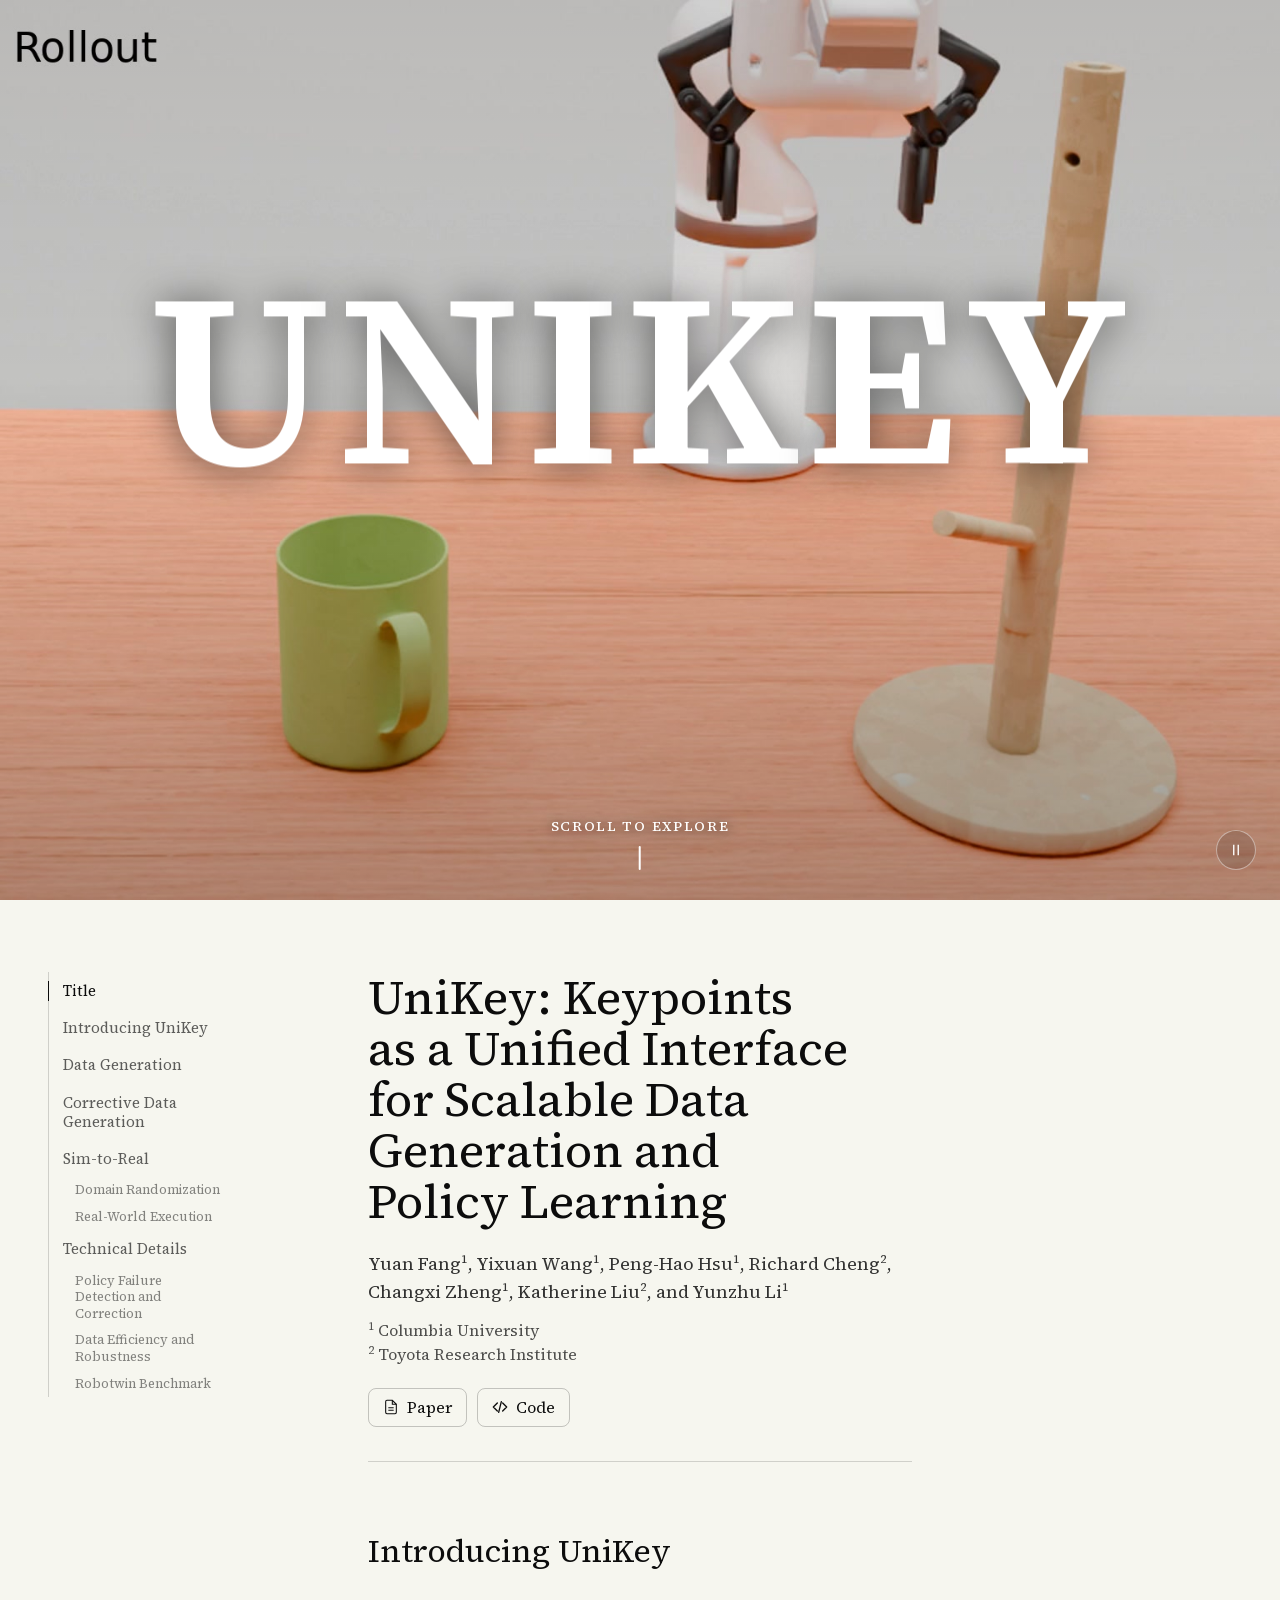
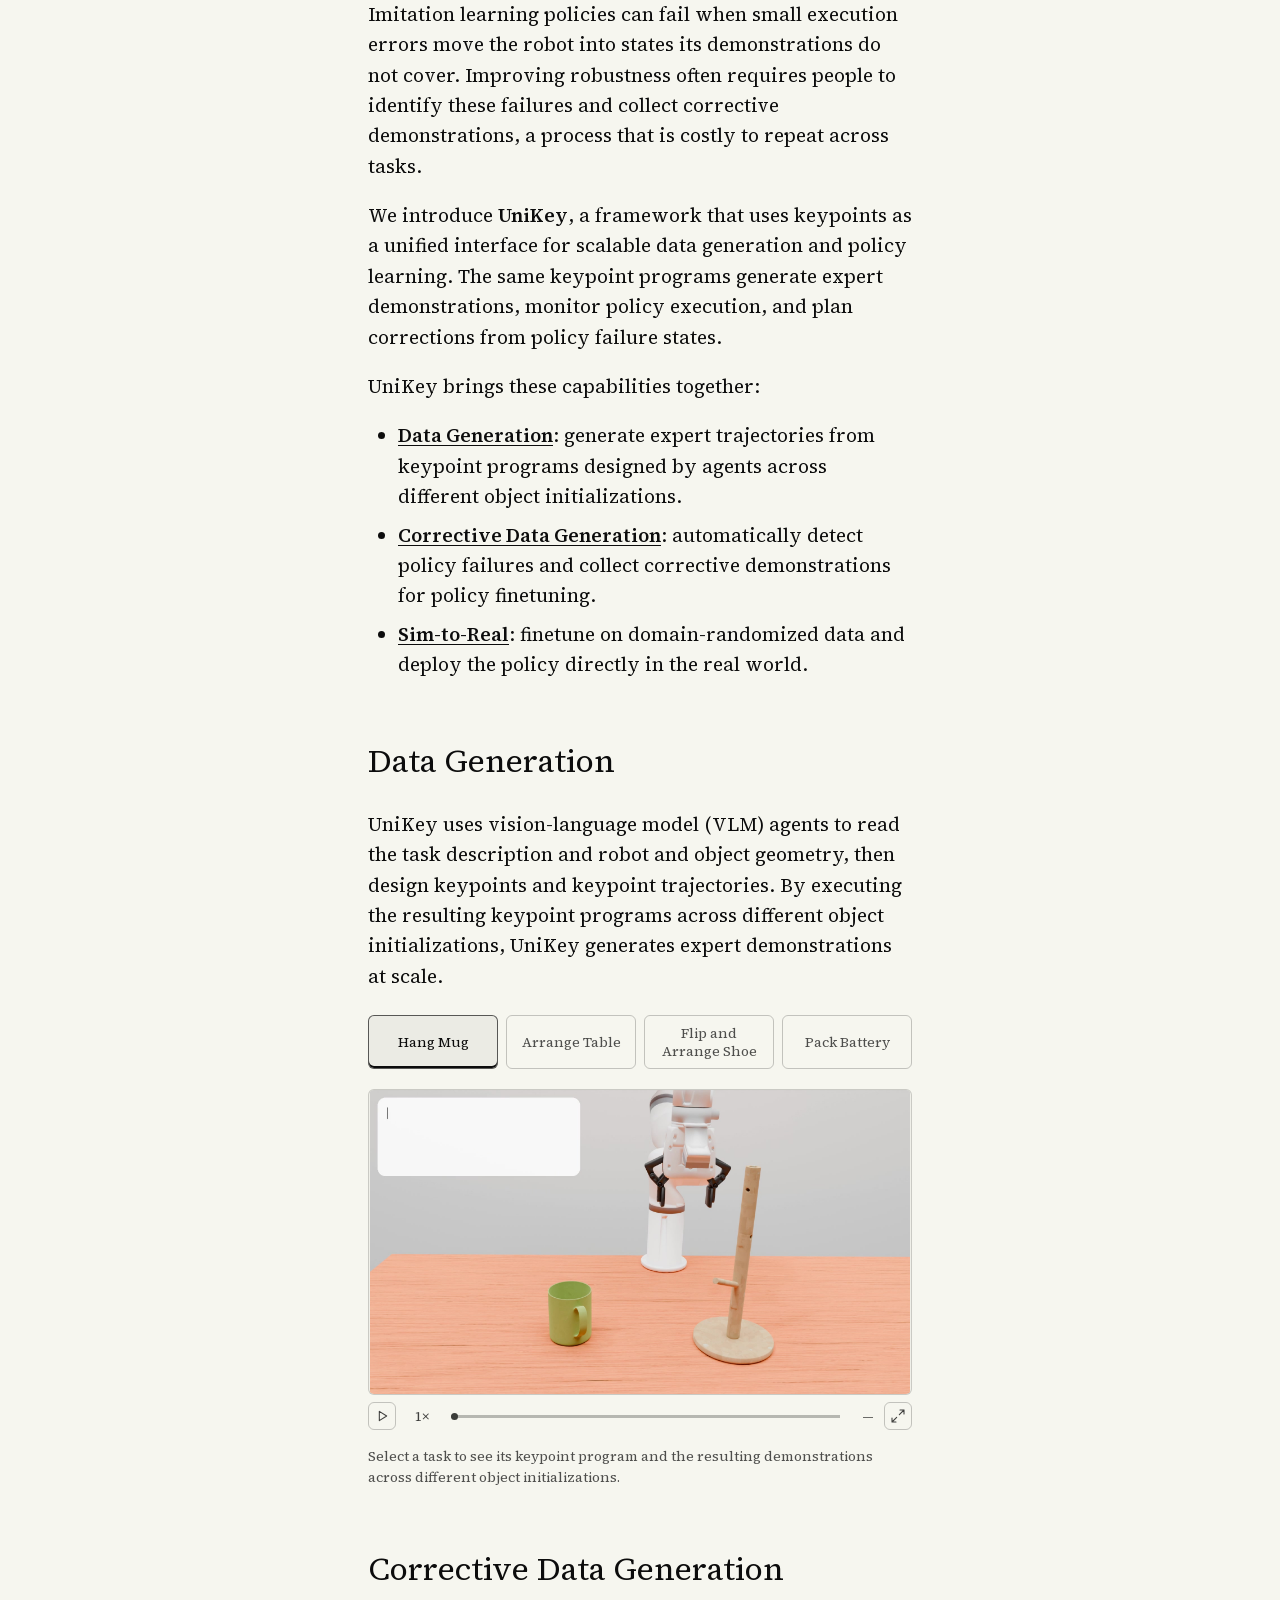
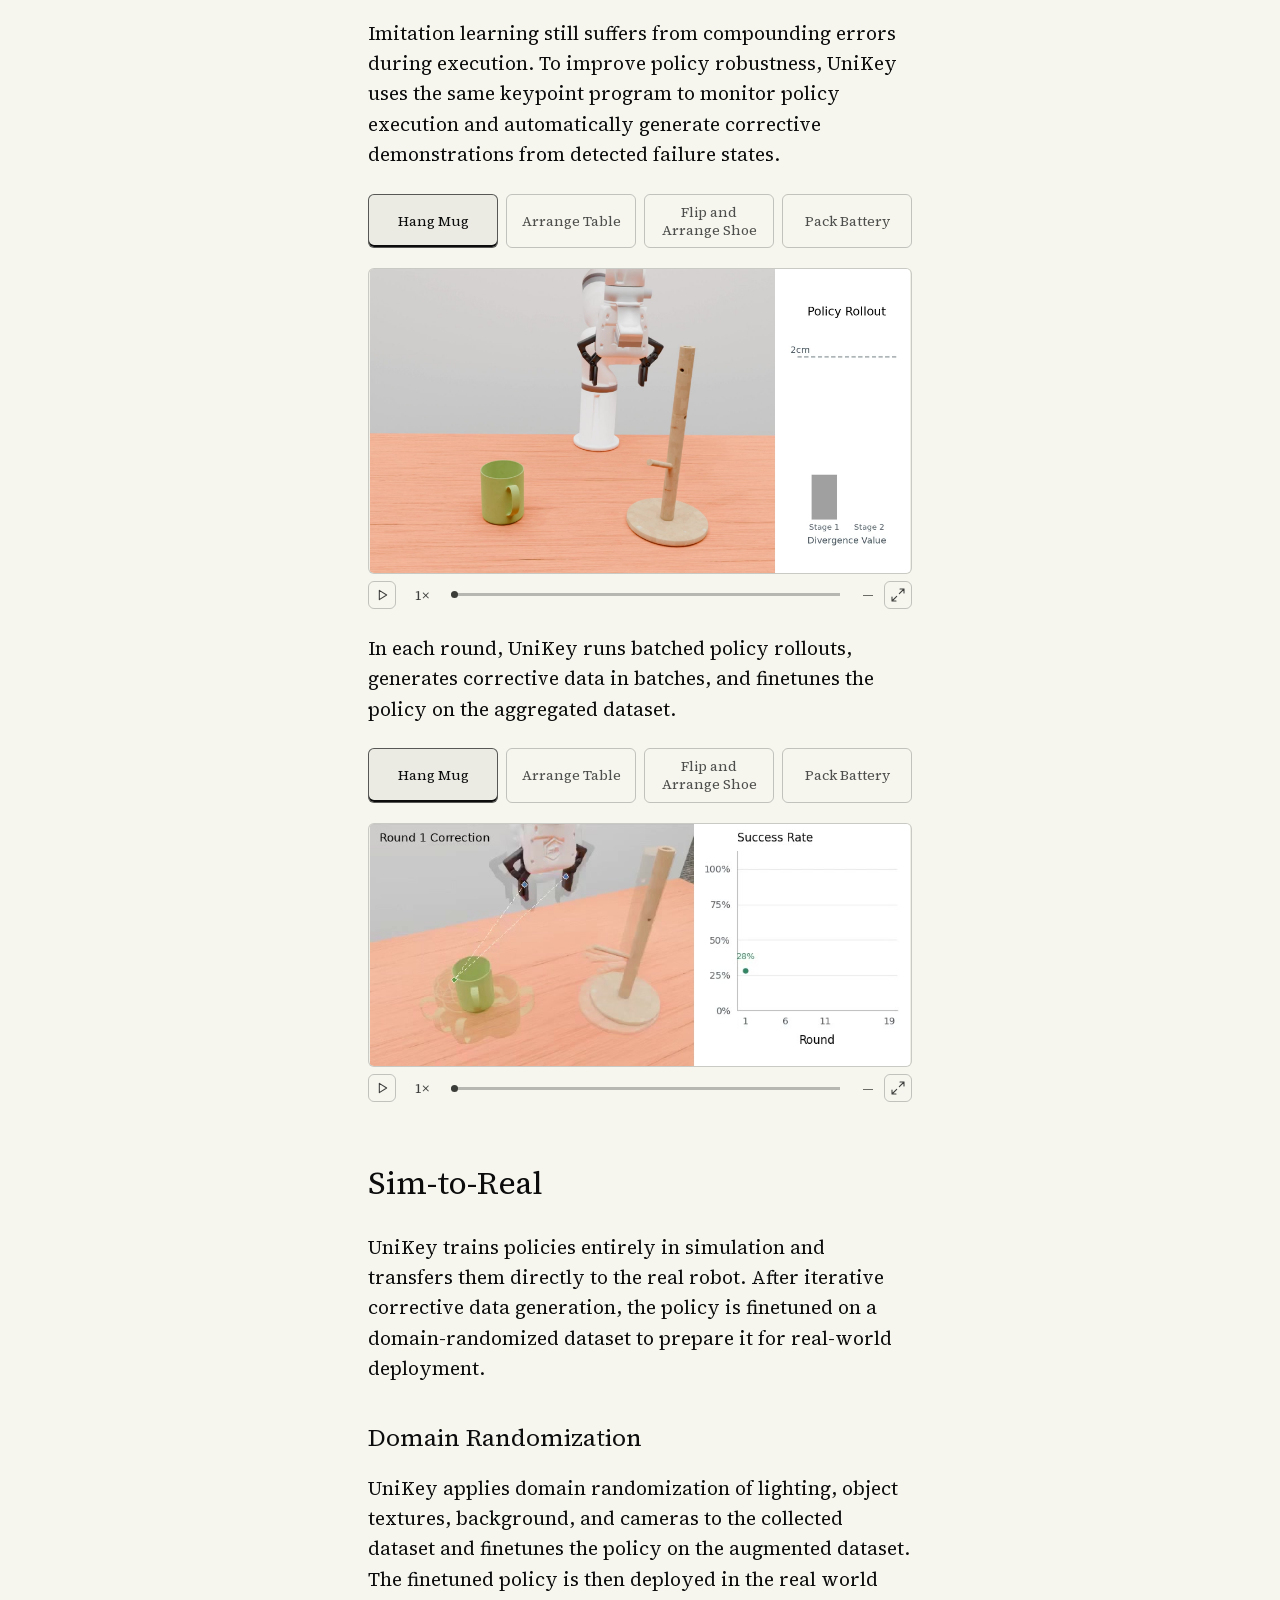
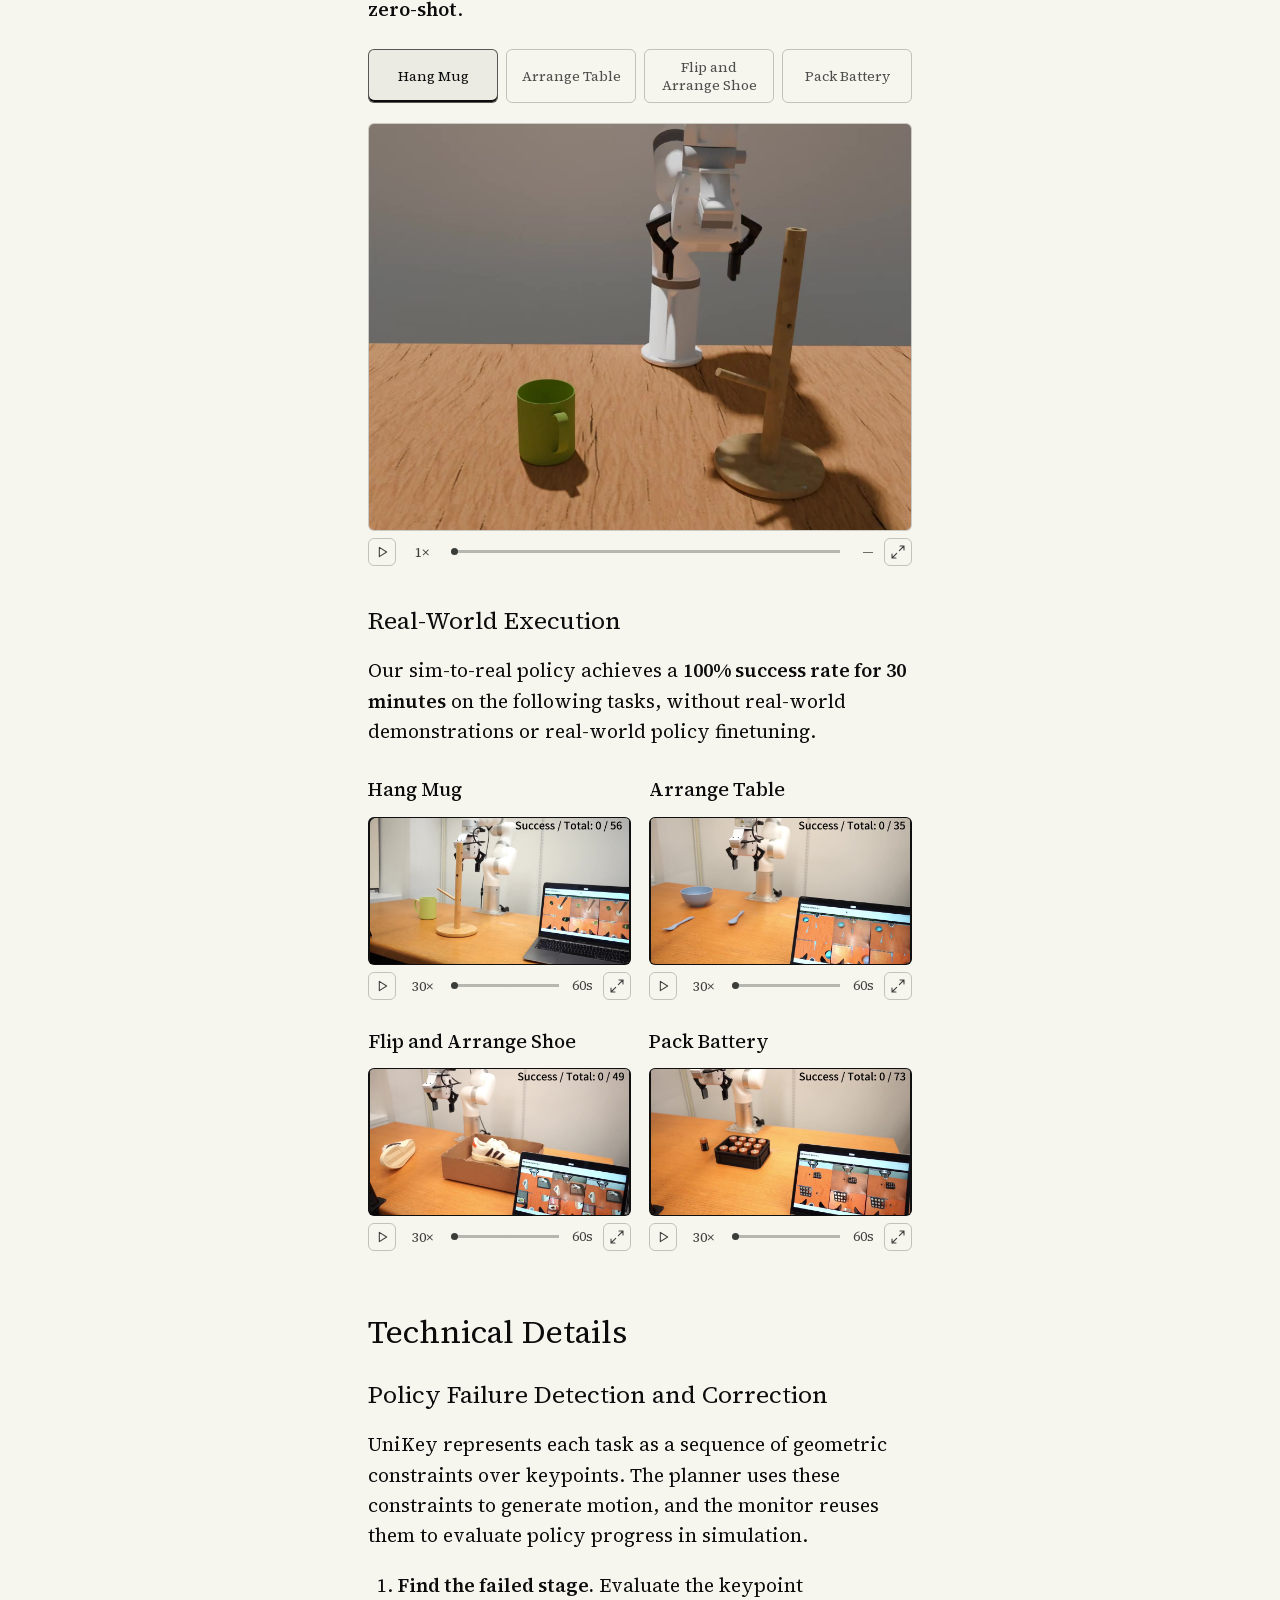
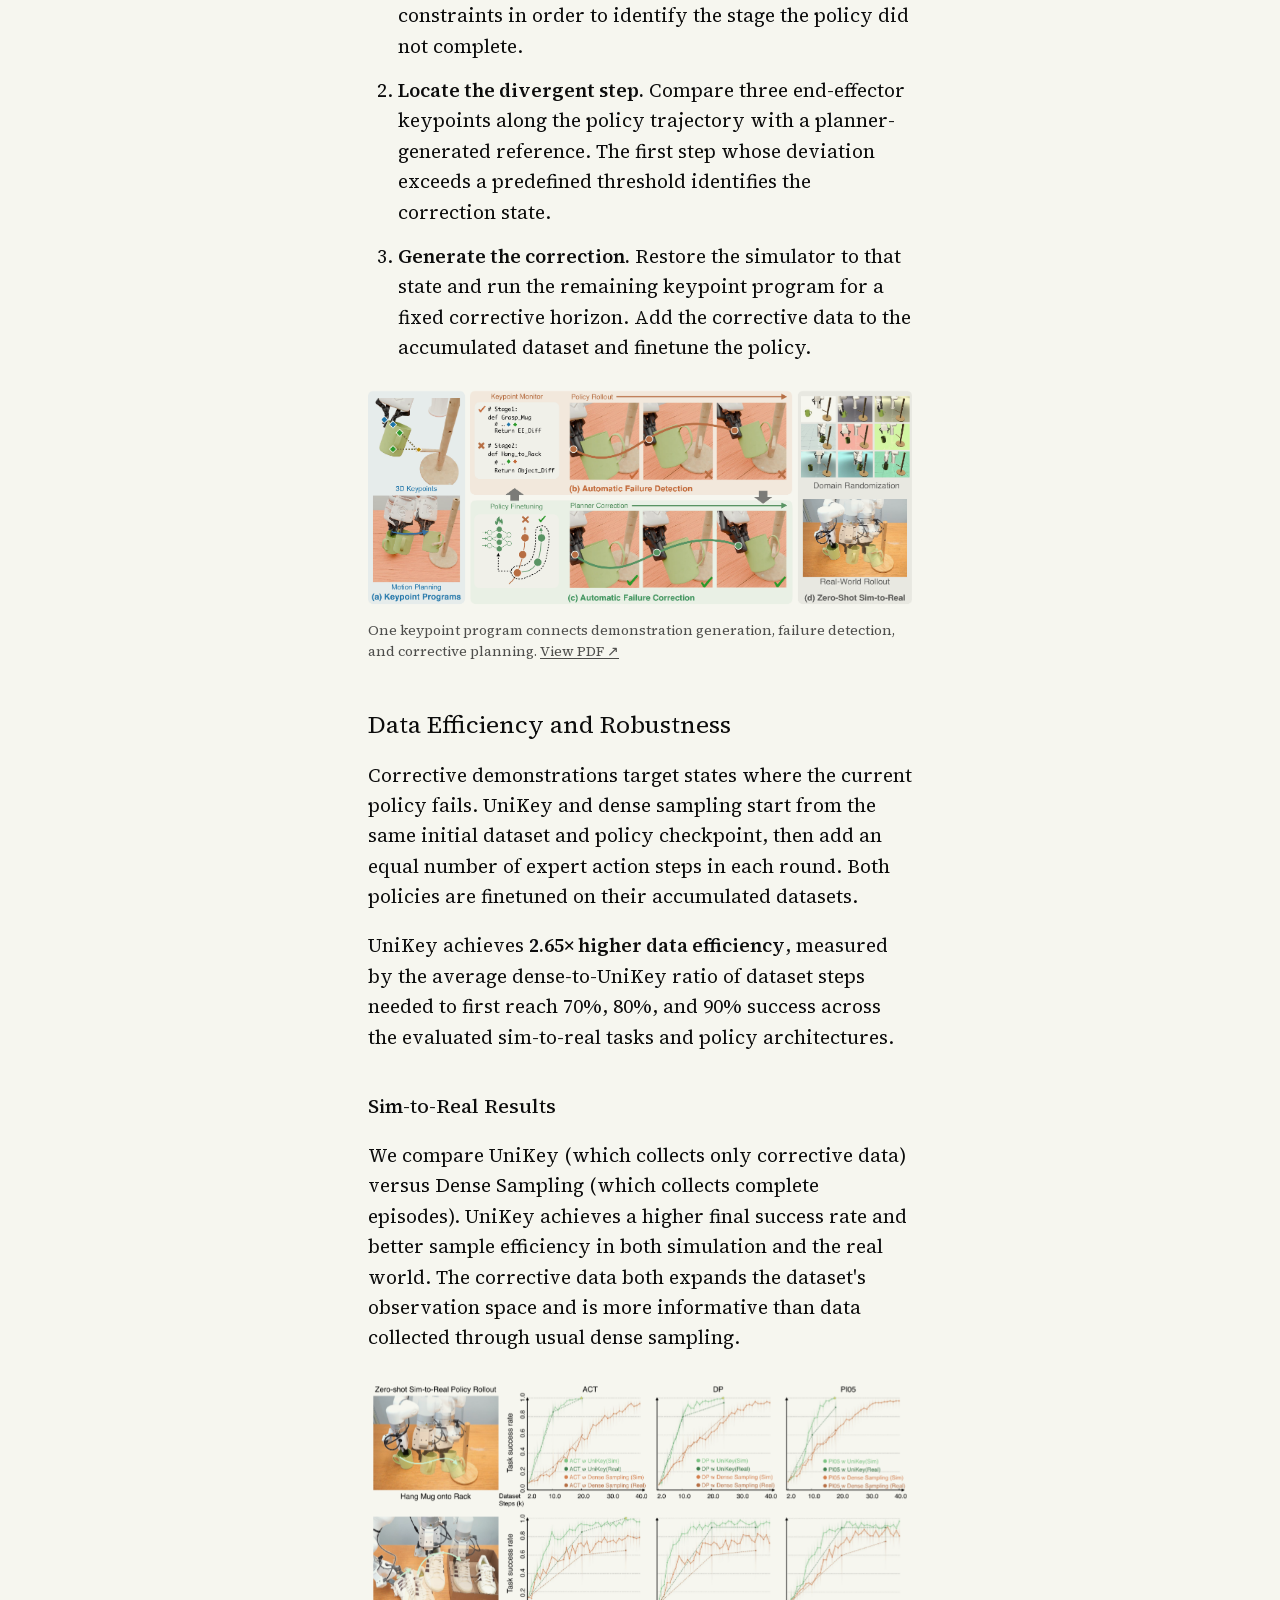
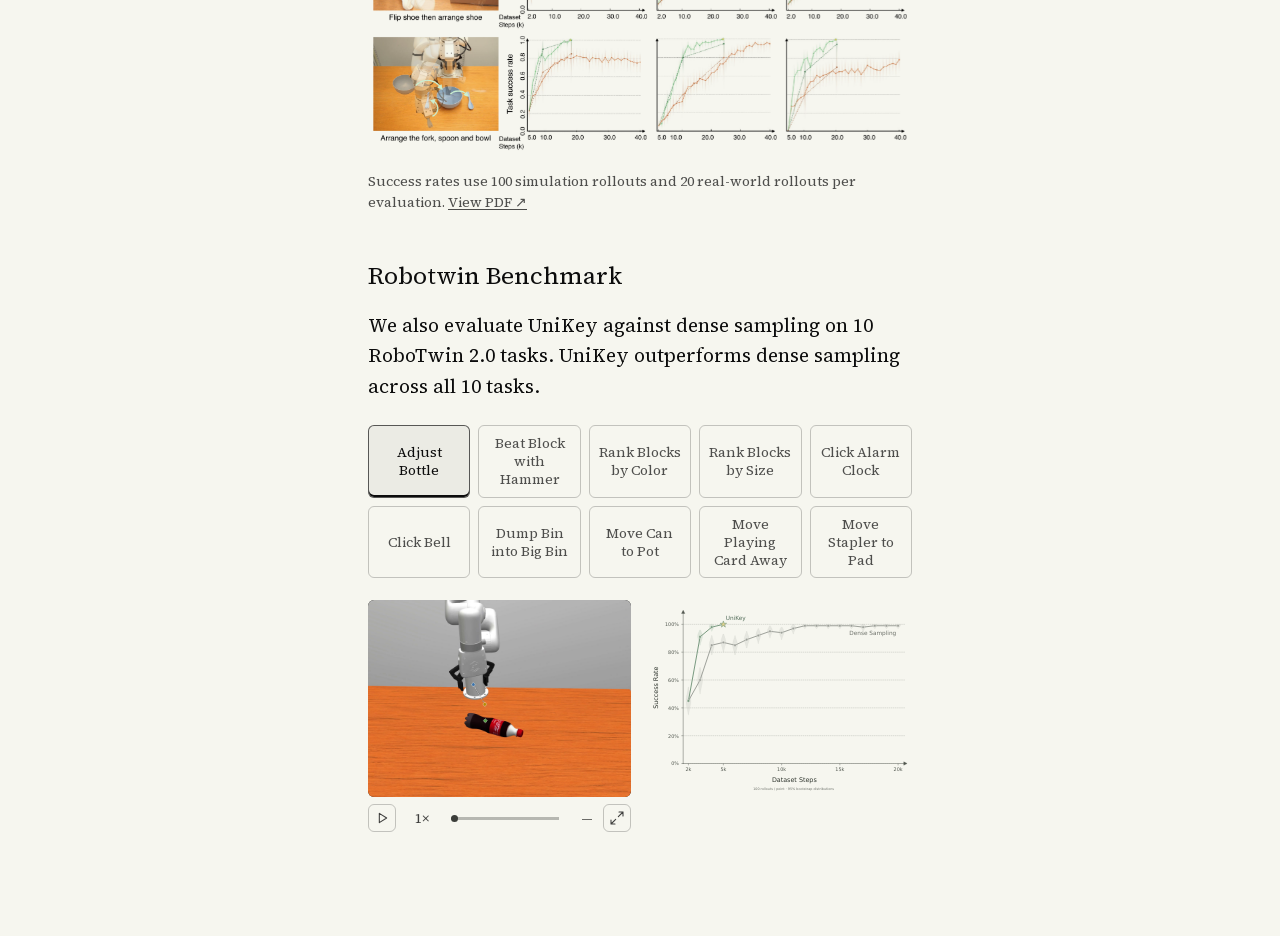
==== commit 25e03baa: "Add policy improvement videos for all four tasks" ====
--- a/index.html
+++ b/index.html
@@ -10,11 +10,11 @@
     <meta property="og:type" content="website" />
     <title>UniKey: Keypoints as a Unified Interface for Scalable Data Generation and Policy Learning</title>
     <link rel="preload" href="./assets/fonts/source-serif-4-latin.woff2" as="font" type="font/woff2" crossorigin />
-    <link rel="stylesheet" href="./assets/site.css?v=6ac7d46e769f" />
+    <link rel="stylesheet" href="./assets/site.css?v=de9a12fb1901" />
     <script defer src="./assets/site.js?v=9a20ad22e539"></script>
     <script defer src="./assets/video-controls.js?v=d4e736cc5251"></script>
     <script defer src="./assets/presentation.js?v=2782373aa03b"></script>
-    <script defer src="./assets/pipeline.js?v=fa53d1010e7e"></script>
+    <script defer src="./assets/pipeline.js?v=772661a15a95"></script>
   </head>
   <body>
     <div class="scroll-progress" aria-hidden="true"></div>
@@ -74,7 +74,7 @@
             <sup>2</sup> Toyota Research Institute
           </p>
           <div class="hero-actions">
-            <a class="button primary" href="./media/paper/unikey.pdf" target="_blank" rel="noopener"><svg width="16" height="16" viewBox="0 0 24 24" fill="none" stroke="currentColor" stroke-width="1.6" aria-hidden="true"><path d="M14 2H6a2 2 0 0 0-2 2v16a2 2 0 0 0 2 2h12a2 2 0 0 0 2-2V8Z"/><path d="M14 2v6h6M8 13h8M8 17h8"/></svg> Paper</a>
+            <a class="button primary" href="./UniKey.pdf" target="_blank" rel="noopener"><svg width="16" height="16" viewBox="0 0 24 24" fill="none" stroke="currentColor" stroke-width="1.6" aria-hidden="true"><path d="M14 2H6a2 2 0 0 0-2 2v16a2 2 0 0 0 2 2h12a2 2 0 0 0 2-2V8Z"/><path d="M14 2v6h6M8 13h8M8 17h8"/></svg> Paper</a>
             <a class="button" href="https://anonymous.4open.science/r/UniKey-E549/README.md" target="_blank" rel="noopener" aria-label="UniKey anonymous code repository" title="UniKey anonymous code repository">
               <svg width="24" height="24" viewBox="0 0 24 24" fill="none" stroke="currentColor" stroke-width="2" stroke-linecap="round" stroke-linejoin="round" aria-hidden="true" focusable="false">
                 <path d="M8 6 2 12 8 18M16 6l6 6-6 6M14 4l-4 16" />
@@ -180,12 +180,39 @@
             </div>
           </div>
           <p class="pipeline-copy">In each round, UniKey runs batched policy rollouts, generates corrective data in batches, and finetunes the policy on the aggregated dataset.</p>
-          <figure class="automatic-corrections-video" aria-label="Hang Mug policy improvement across training rounds">
-            <video controls muted playsinline preload="none" poster="./assets/videos/pipeline/failure-detection-correction/automatic-corrections-across-rounds-poster.jpg?v=e808d408ed9b" width="800" height="360" aria-label="Hang Mug: policy rollouts and success rates across training rounds">
-              <source src="./assets/videos/pipeline/failure-detection-correction/automatic-corrections-across-rounds.mp4?v=635883a14a7a" type="video/mp4" />
-              Your browser does not support embedded video. <a href="./assets/videos/pipeline/failure-detection-correction/automatic-corrections-across-rounds.mp4?v=635883a14a7a">Open the Hang Mug training rounds video.</a>
-            </video>
-          </figure>
+          <div class="task-picker iterations-picker" role="group" aria-label="Choose a policy improvement task" hidden>
+            <button type="button" data-iterations-task="hang-mug" aria-pressed="true" aria-controls="iterations-hang-mug" class="active">Hang Mug</button>
+            <button type="button" data-iterations-task="arrange-table" aria-pressed="false" aria-controls="iterations-arrange-table">Arrange Table</button>
+            <button type="button" data-iterations-task="flip-and-arrange-shoe" aria-pressed="false" aria-controls="iterations-flip-and-arrange-shoe">Flip and Arrange Shoe</button>
+            <button type="button" data-iterations-task="pack-battery" aria-pressed="false" aria-controls="iterations-pack-battery">Pack Battery</button>
+          </div>
+          <p class="sr-only" id="iterations-announcement" role="status" aria-live="polite" aria-atomic="true"></p>
+          <div class="iterations-videos" role="region" aria-label="Selected policy improvement video">
+            <figure class="automatic-corrections-video" id="iterations-hang-mug" aria-label="Hang Mug policy improvement across training rounds">
+              <video controls muted playsinline preload="none" poster="./assets/videos/pipeline/failure-detection-correction/automatic-corrections-across-rounds-poster.jpg?v=e808d408ed9b" width="800" height="360" aria-label="Hang Mug: policy rollouts and success rates across training rounds">
+                <source src="./assets/videos/pipeline/failure-detection-correction/automatic-corrections-across-rounds.mp4?v=635883a14a7a" type="video/mp4" />
+                Your browser does not support embedded video. <a href="./assets/videos/pipeline/failure-detection-correction/automatic-corrections-across-rounds.mp4?v=635883a14a7a">Open the Hang Mug training rounds video.</a>
+              </video>
+            </figure>
+            <figure class="automatic-corrections-video" id="iterations-arrange-table" aria-label="Arrange Table policy improvement from base policy to final checkpoint" hidden>
+              <video controls muted playsinline preload="none" poster="./assets/videos/pipeline/failure-detection-correction/arrange-table/training-rounds-poster.jpg?v=bab1e78dde8d" width="1920" height="1080" aria-label="Arrange Table: corrections and success rates for the base policy and final checkpoint">
+                <source src="./assets/videos/pipeline/failure-detection-correction/arrange-table/training-rounds.mp4?v=406c34e2e45d" type="video/mp4" />
+                Your browser does not support embedded video. <a href="./assets/videos/pipeline/failure-detection-correction/arrange-table/training-rounds.mp4?v=406c34e2e45d">Open the Arrange Table policy improvement video.</a>
+              </video>
+            </figure>
+            <figure class="automatic-corrections-video" id="iterations-flip-and-arrange-shoe" aria-label="Flip and Arrange Shoe policy improvement across training rounds" hidden>
+              <video controls muted playsinline preload="none" poster="./assets/videos/pipeline/failure-detection-correction/flip-and-arrange-shoe/training-rounds-poster.jpg?v=630f3a3239f0" width="1920" height="1080" aria-label="Flip and Arrange Shoe: policy rollouts and success rates across training rounds">
+                <source src="./assets/videos/pipeline/failure-detection-correction/flip-and-arrange-shoe/training-rounds.mp4?v=71654b609031" type="video/mp4" />
+                Your browser does not support embedded video. <a href="./assets/videos/pipeline/failure-detection-correction/flip-and-arrange-shoe/training-rounds.mp4?v=71654b609031">Open the Flip and Arrange Shoe training rounds video.</a>
+              </video>
+            </figure>
+            <figure class="automatic-corrections-video" id="iterations-pack-battery" aria-label="Pack Battery policy improvement across training rounds" hidden>
+              <video controls muted playsinline preload="none" poster="./assets/videos/pipeline/failure-detection-correction/pack-battery/training-rounds-poster.jpg?v=bf80704fd843" width="1920" height="1080" aria-label="Pack Battery: policy rollouts and success rates across training rounds">
+                <source src="./assets/videos/pipeline/failure-detection-correction/pack-battery/training-rounds.mp4?v=0ab069d5aee7" type="video/mp4" />
+                Your browser does not support embedded video. <a href="./assets/videos/pipeline/failure-detection-correction/pack-battery/training-rounds.mp4?v=0ab069d5aee7">Open the Pack Battery training rounds video.</a>
+              </video>
+            </figure>
+          </div>
       </section>
 
       <section class="section shell" id="sim-to-real" aria-labelledby="sim-to-real-title">
--- a/assets/site.css
+++ b/assets/site.css
@@ -110,14 +110,16 @@
 .task-picker button { min-width: 0; min-height: 42px; padding: 8px 9px; border: 1px solid #0c0c0c38; border-radius: 6px; color: #0c0c0cb8; background: transparent; font-size: 14px; line-height: 1.3; transition: border-color .16s, background .16s, color .16s; }
 .task-picker button:hover, .task-picker button.active { color: var(--ink); border-color: #0c0c0ca8; background: #0c0c0c0b; }
 .task-picker button.active { box-shadow: inset 0 -2px 0 var(--ink); }
-.task-picker.pipeline-picker, .task-picker.detection-picker, .task-picker.domain-randomization-picker { grid-template-columns: repeat(4, minmax(0, 1fr)); }
-.pipeline-videos, .detection-videos, .domain-randomization-videos { margin-top: 20px; }
+.task-picker.pipeline-picker, .task-picker.detection-picker, .task-picker.iterations-picker, .task-picker.domain-randomization-picker { grid-template-columns: repeat(4, minmax(0, 1fr)); }
+.pipeline-videos, .detection-videos, .iterations-videos, .domain-randomization-videos { margin-top: 20px; }
 .pipeline-video { width: 100%; margin-inline: auto; }
 .pipeline-videos video, .detection-videos video { display: block; width: 100%; height: auto; aspect-ratio: 16 / 9; object-fit: contain; border: 1px solid var(--line); border-radius: 6px; background: #efefe8; }
 .detection-videos + .pipeline-copy { margin-top: 24px; }
-.automatic-corrections-video { max-width: 800px; margin: 26px auto 0; }
+.automatic-corrections-video { width: 100%; margin: 0 auto; }
 .automatic-corrections-video video, .domain-randomization-video video { display: block; width: 100%; height: auto; aspect-ratio: 4 / 3; object-fit: contain; border: 1px solid var(--line); border-radius: 6px; background: #efefe8; }
-.automatic-corrections-video video { aspect-ratio: 20 / 9; }
+.automatic-corrections-video video { aspect-ratio: 16 / 9; }
+#iterations-hang-mug { max-width: 800px; }
+#iterations-hang-mug video { aspect-ratio: 20 / 9; }
 .task-list { margin-top: 22px; }
 .task-card { min-width: 0; }
 .task-card + .task-card { margin-top: 28px; }
@@ -167,7 +169,7 @@
 
 @media (max-width: 1050px) and (min-width: 821px) {
   .task-picker { grid-template-columns: repeat(3, minmax(0, 1fr)); }
-  .task-picker.pipeline-picker, .task-picker.detection-picker, .task-picker.domain-randomization-picker { grid-template-columns: repeat(2, minmax(0, 1fr)); }
+  .task-picker.pipeline-picker, .task-picker.detection-picker, .task-picker.iterations-picker, .task-picker.domain-randomization-picker { grid-template-columns: repeat(2, minmax(0, 1fr)); }
 }
 
 @media (max-width: 820px) {
@@ -193,7 +195,7 @@
 
 @media (max-width: 580px) {
   .realworld-rollouts, .media-grid { grid-template-columns: minmax(0, 1fr); }
-  .task-picker, .task-picker.pipeline-picker, .task-picker.detection-picker, .task-picker.domain-randomization-picker { grid-template-columns: repeat(2, minmax(0, 1fr)); }
+  .task-picker, .task-picker.pipeline-picker, .task-picker.detection-picker, .task-picker.iterations-picker, .task-picker.domain-randomization-picker { grid-template-columns: repeat(2, minmax(0, 1fr)); }
   .task-picker button { font-size: 14px; min-height: 44px; }
 }
 
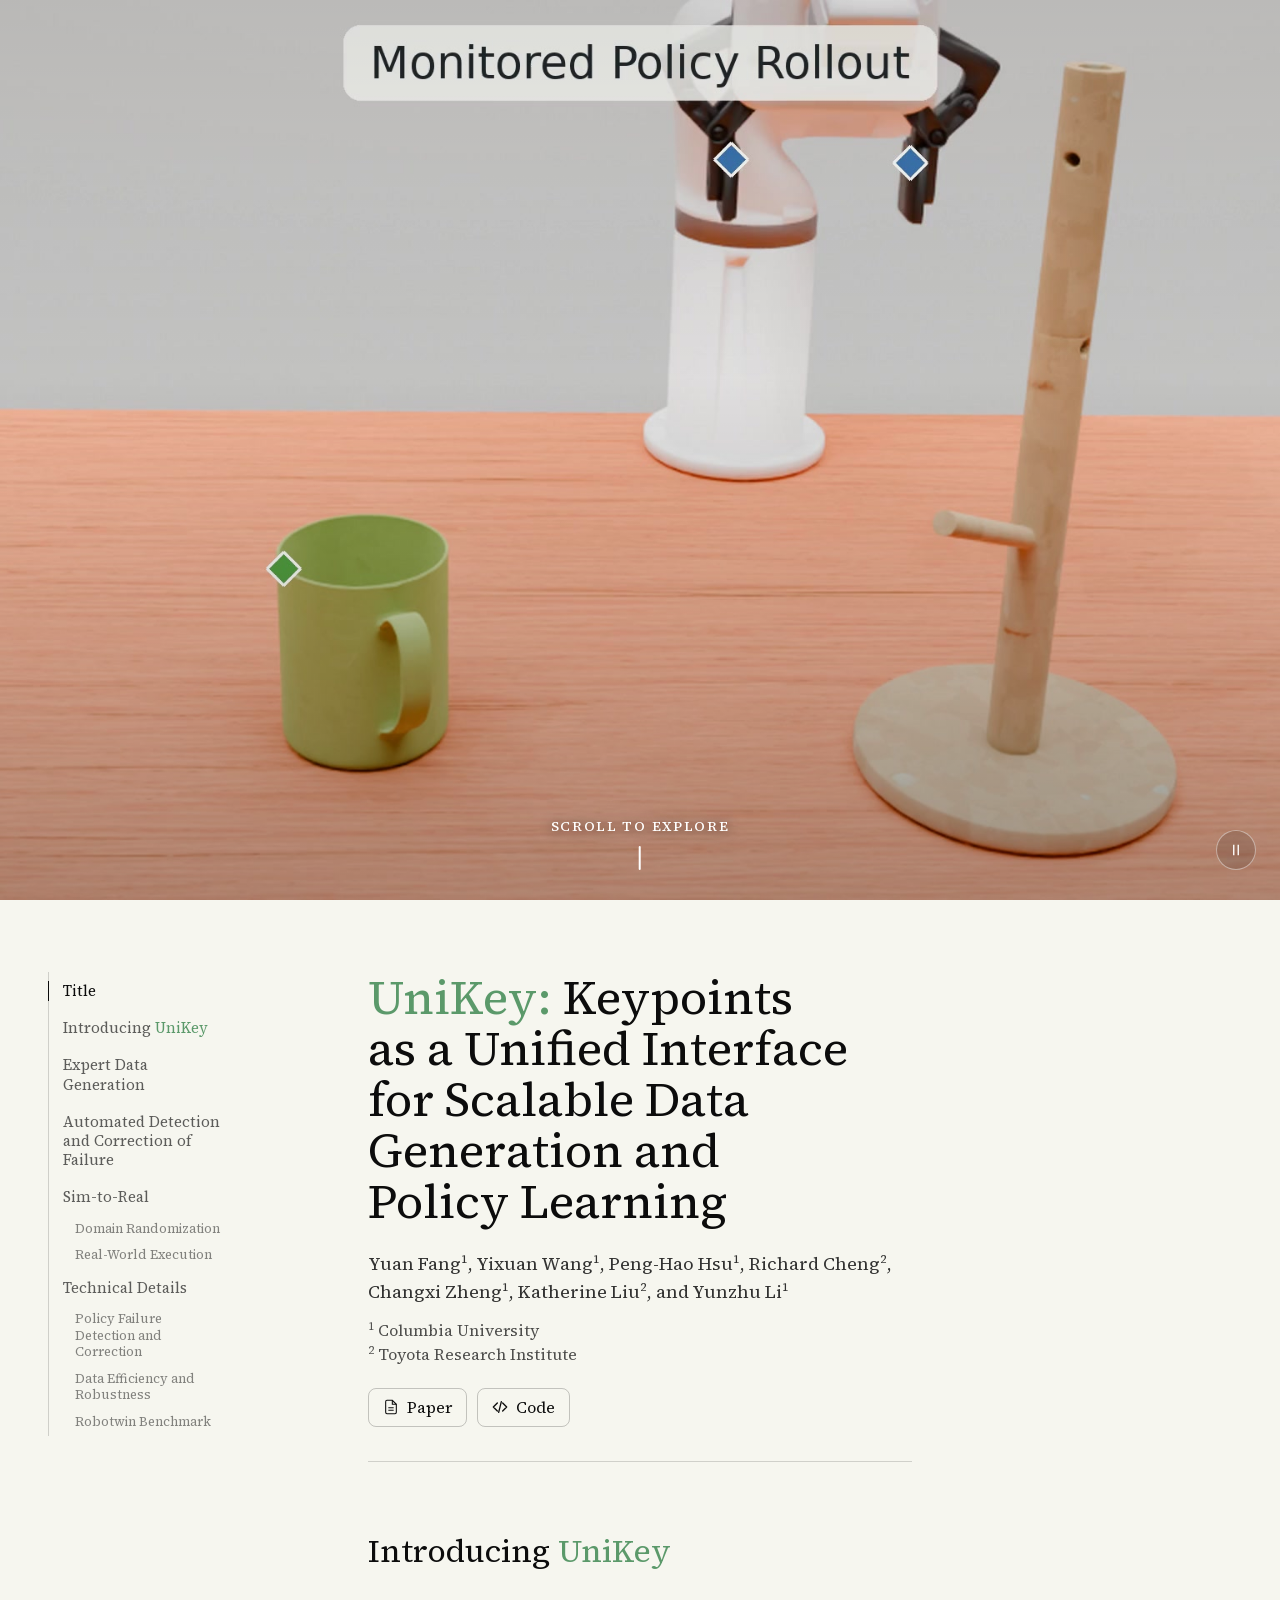
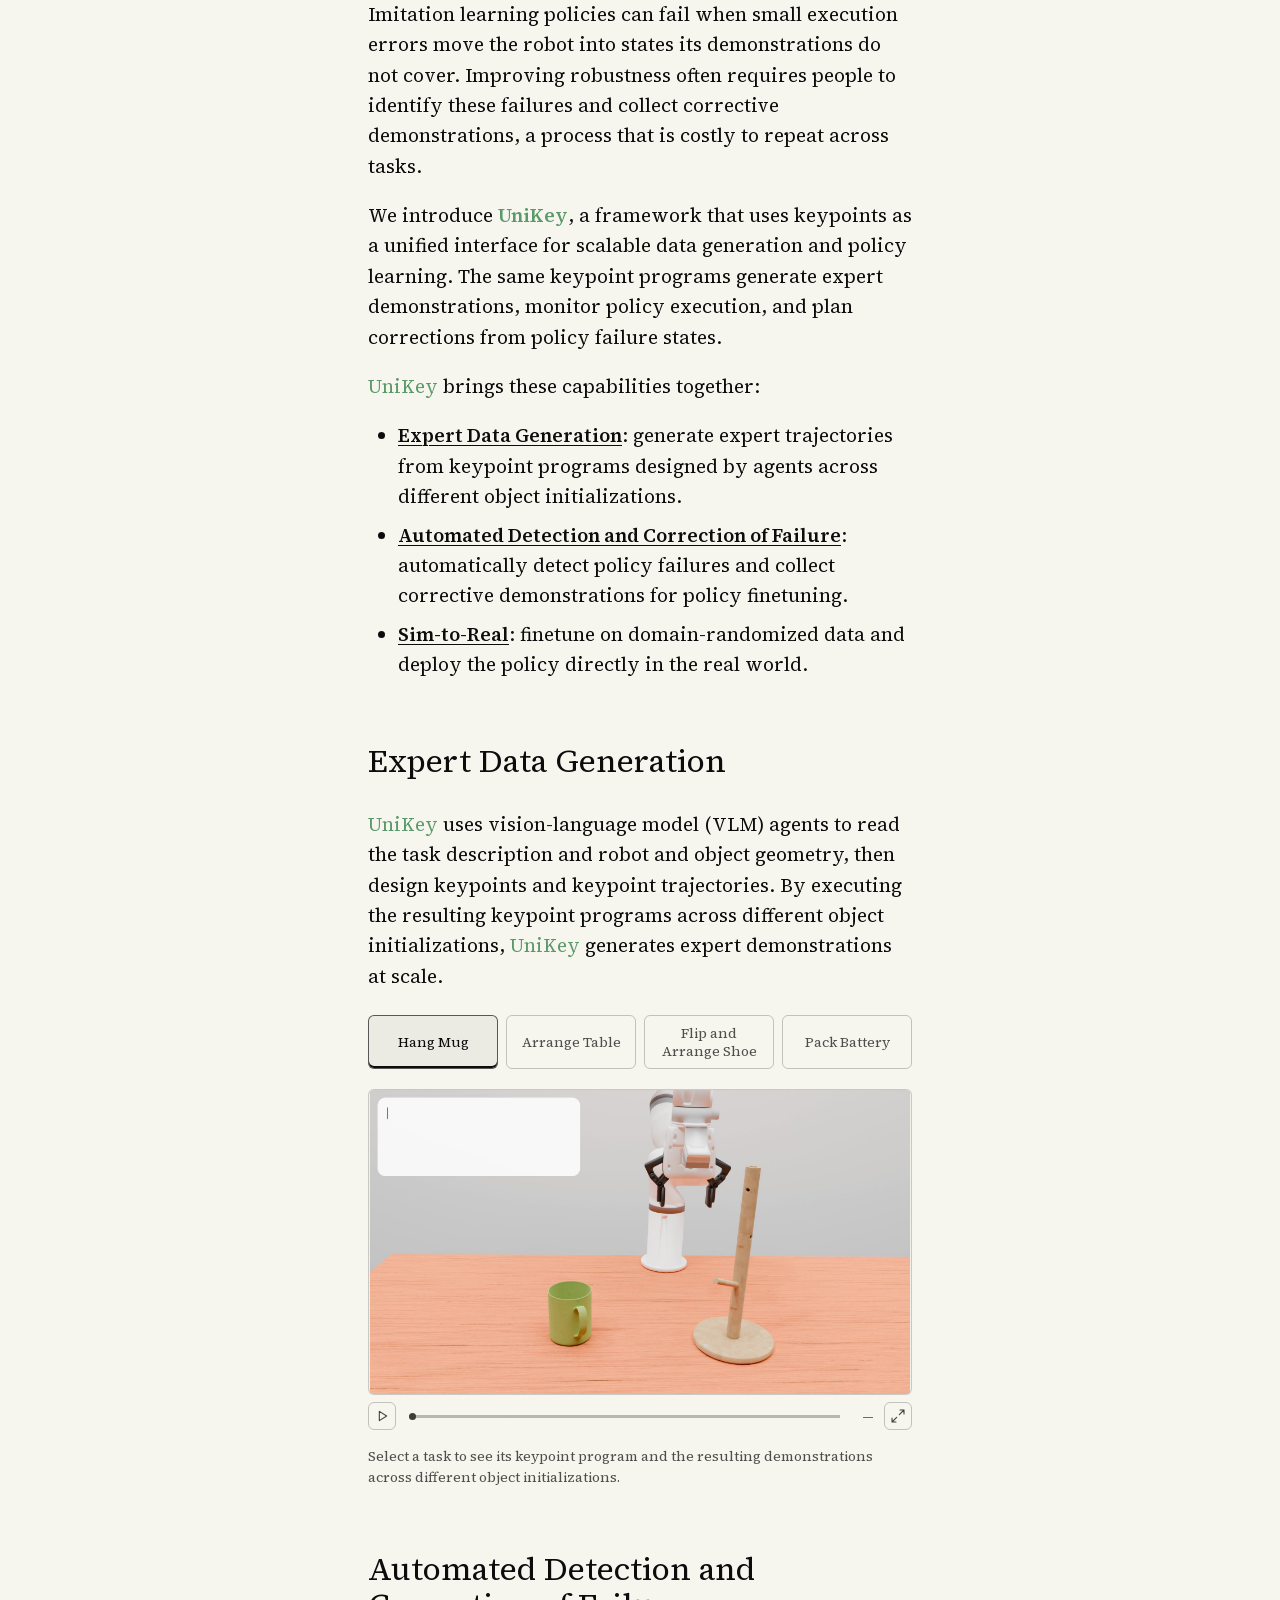
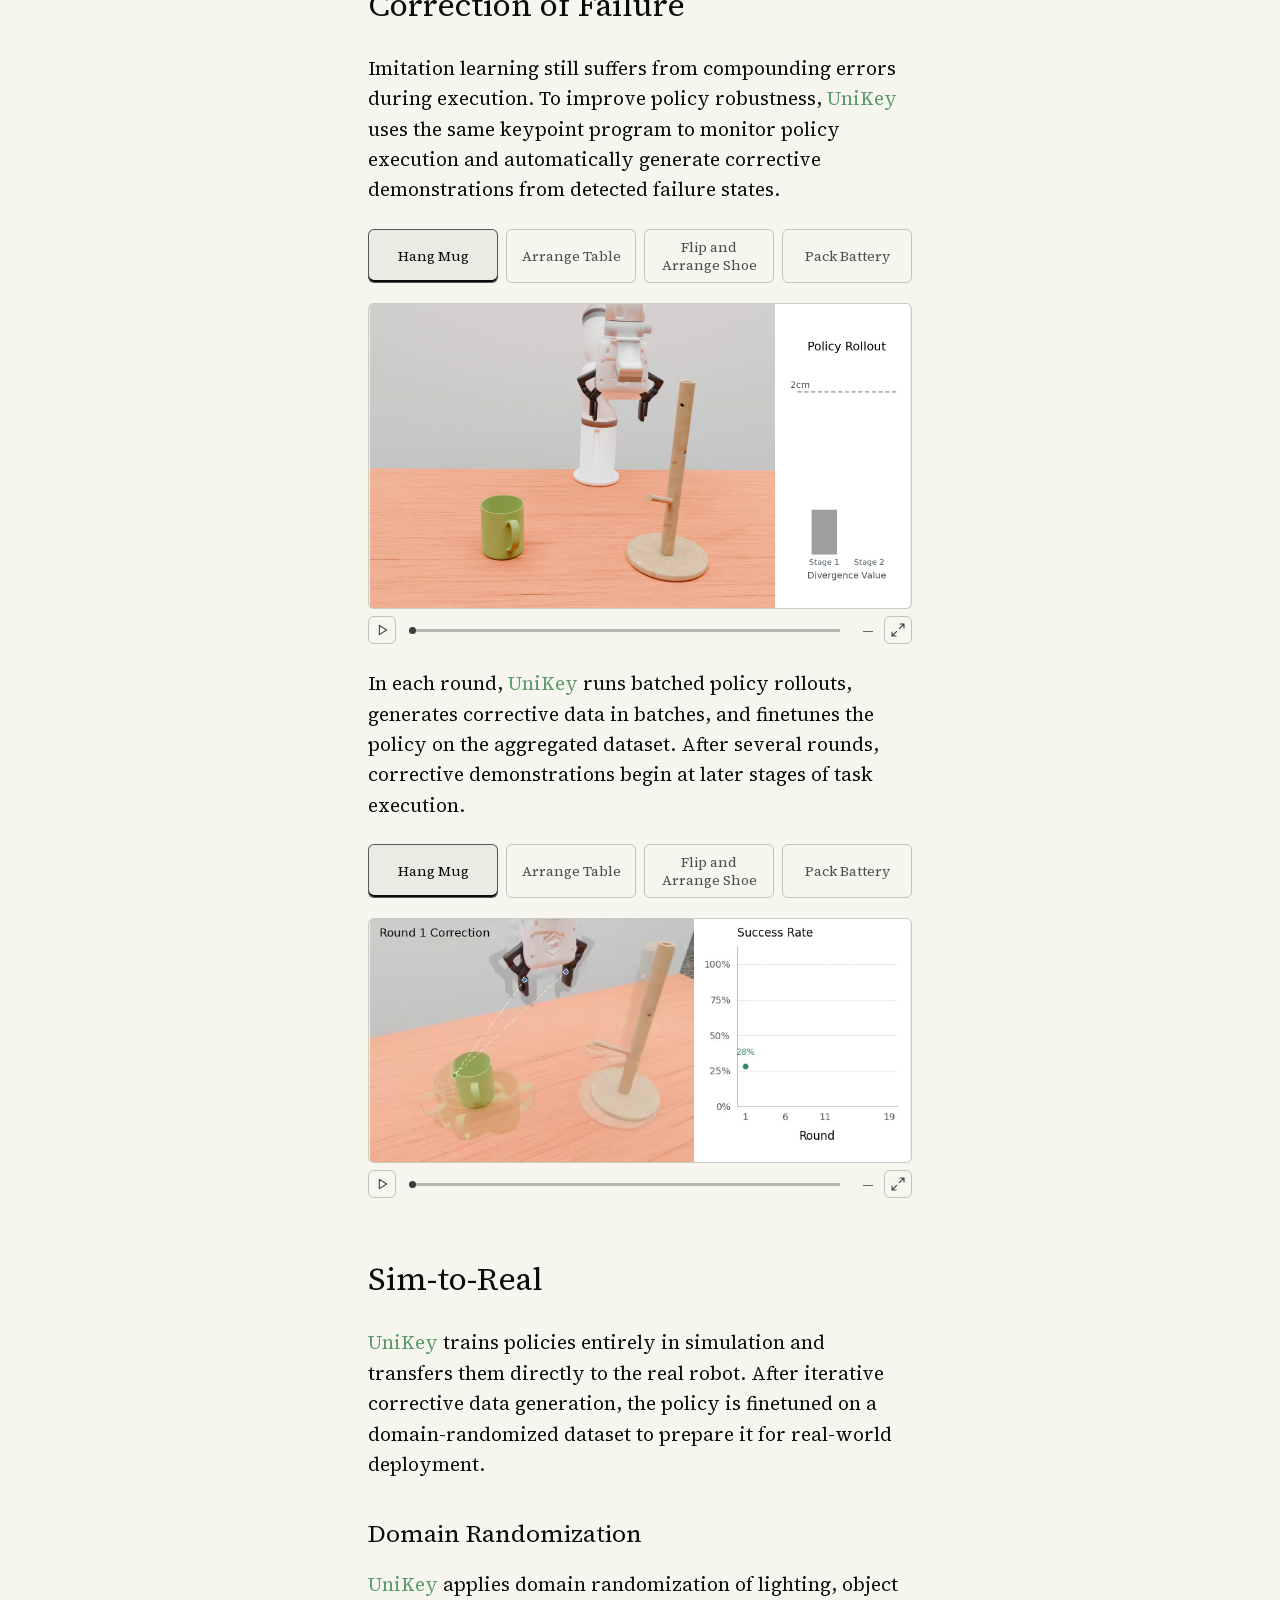
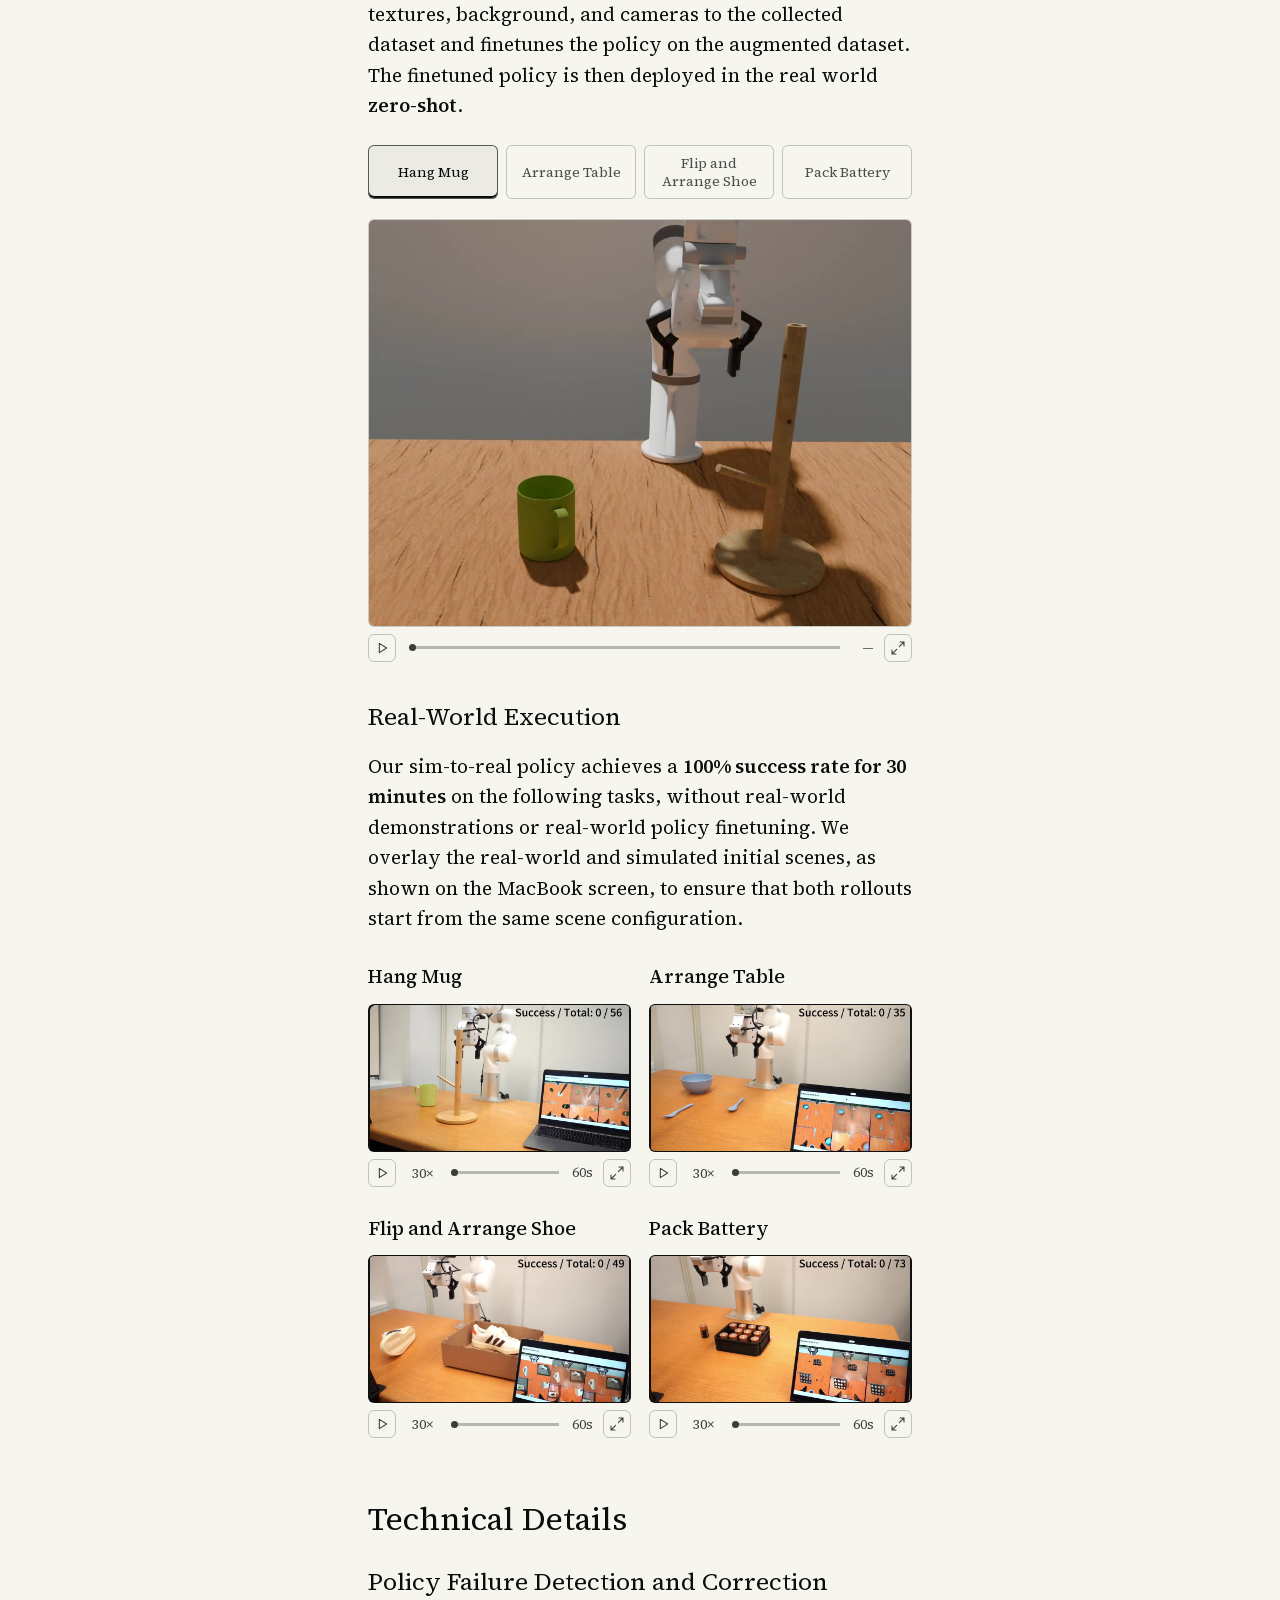
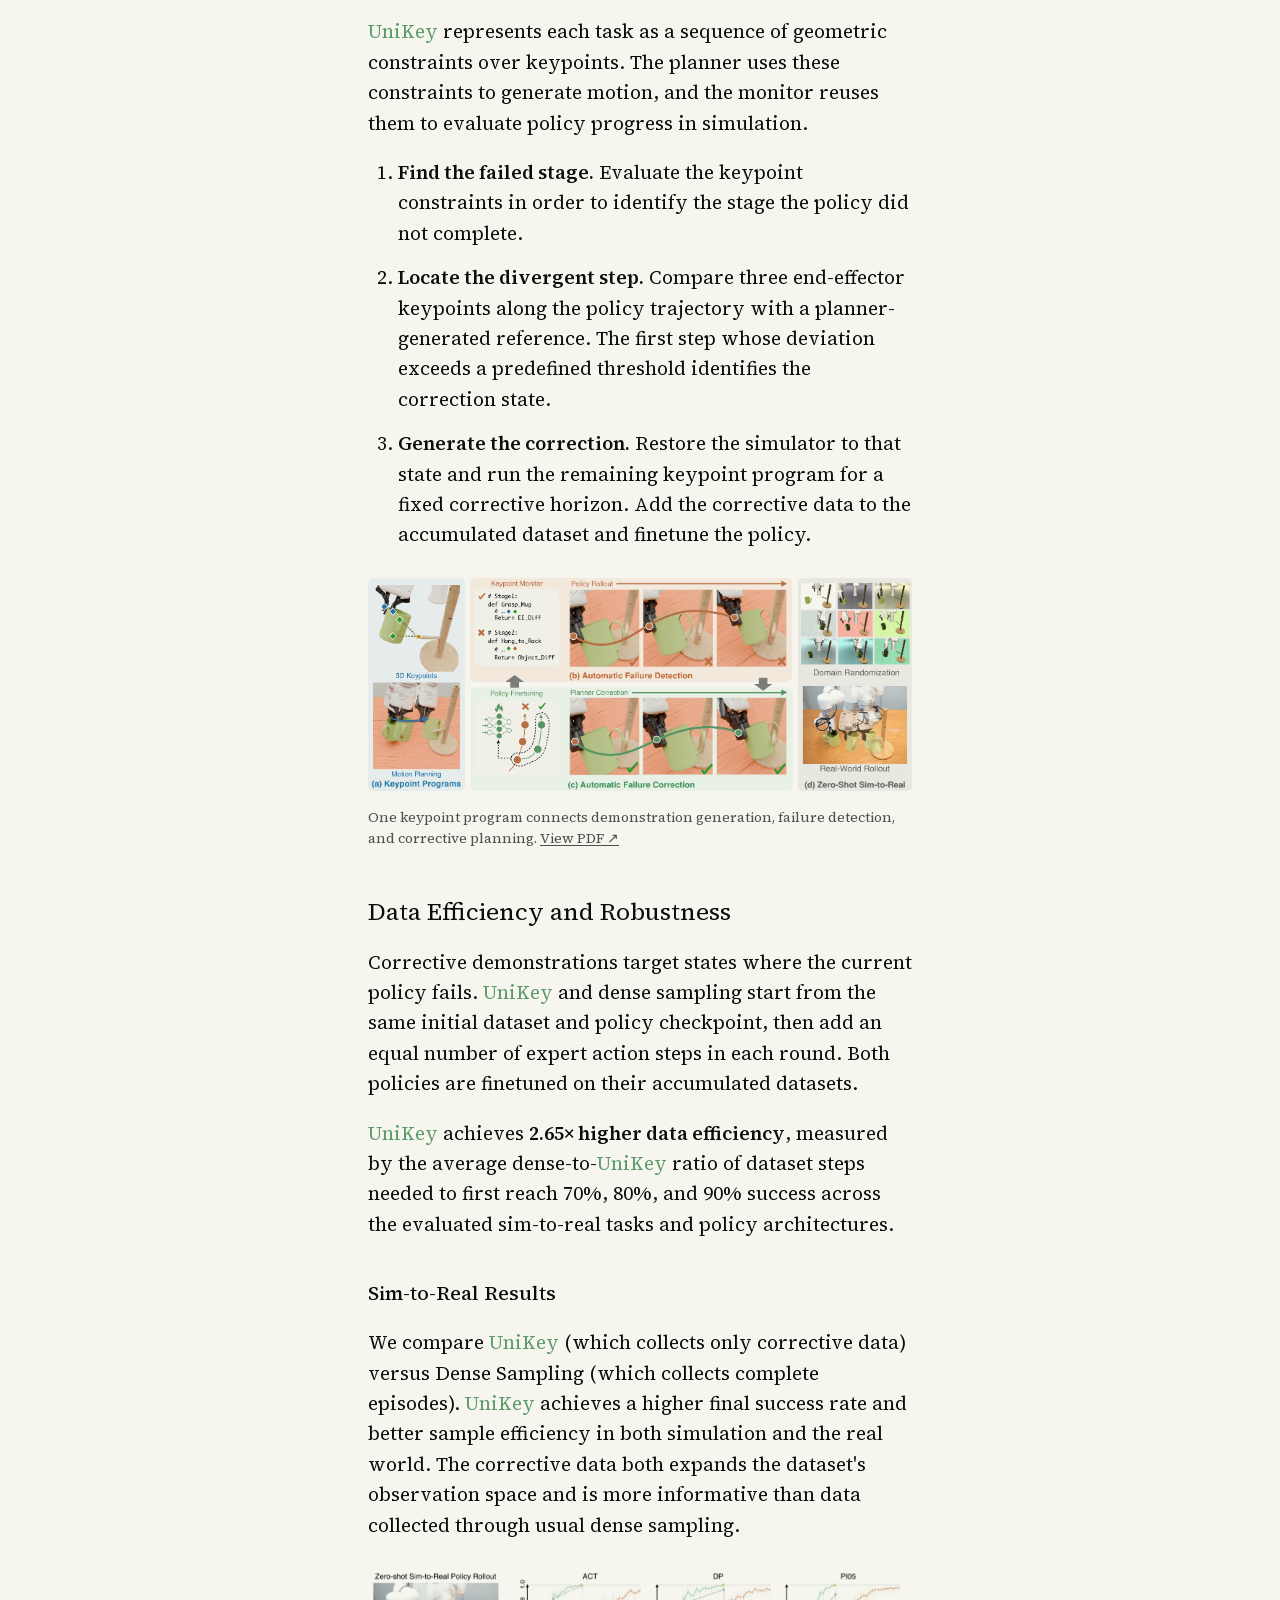
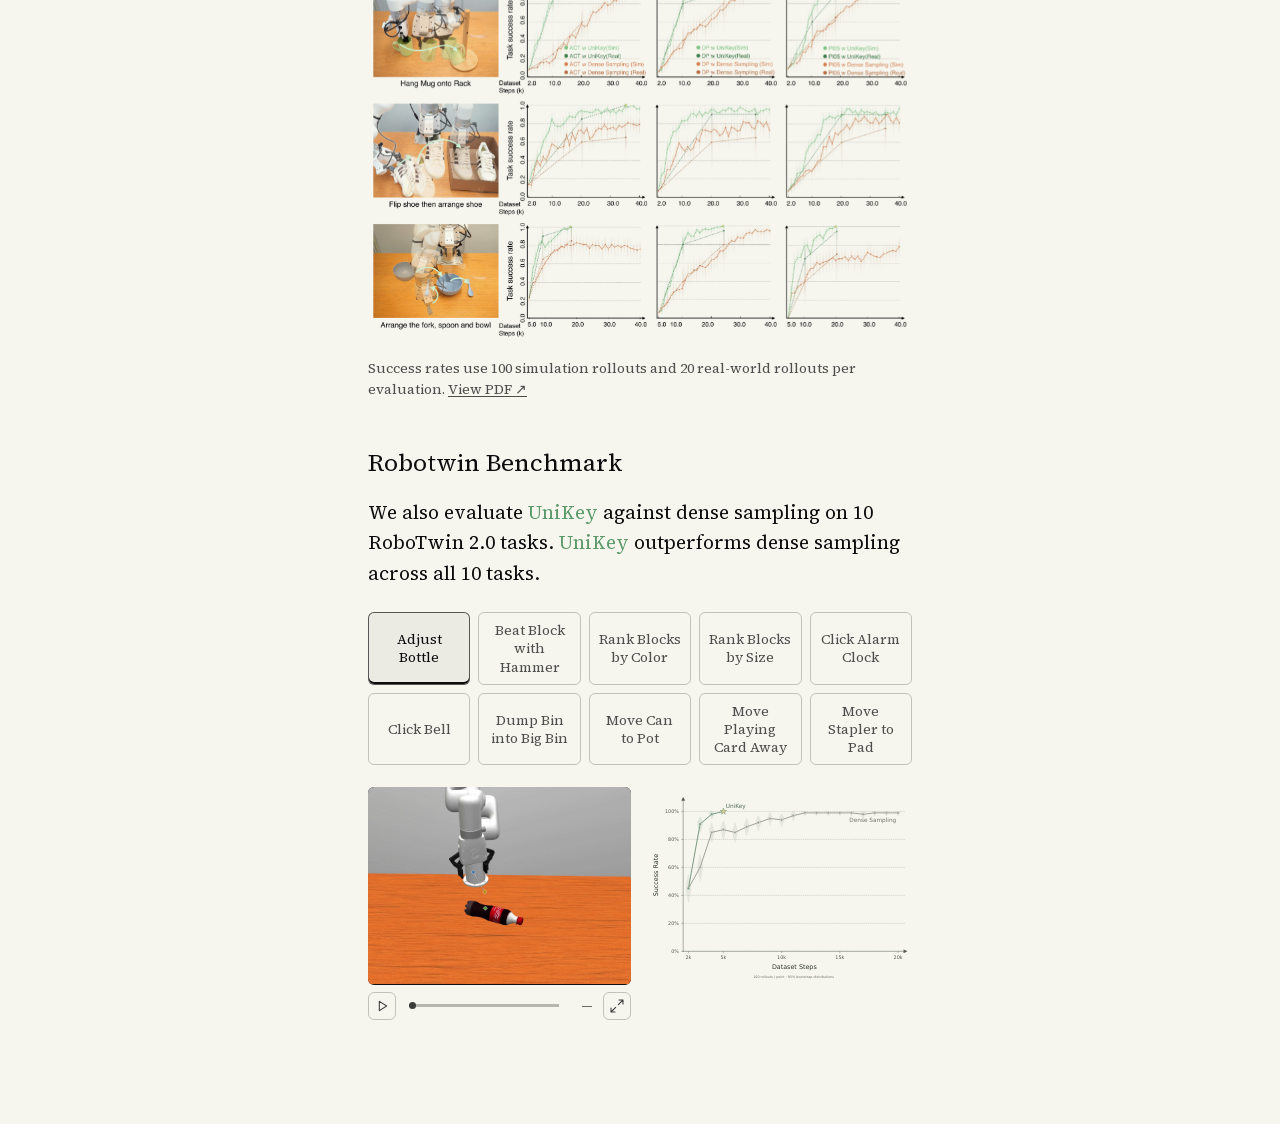
==== commit f1667c3e: "Update UniKey videos, playback, and domain randomization previews" ====
--- a/index.html
+++ b/index.html
@@ -10,11 +10,12 @@
     <meta property="og:type" content="website" />
     <title>UniKey: Keypoints as a Unified Interface for Scalable Data Generation and Policy Learning</title>
     <link rel="preload" href="./assets/fonts/source-serif-4-latin.woff2" as="font" type="font/woff2" crossorigin />
-    <link rel="stylesheet" href="./assets/site.css?v=de9a12fb1901" />
-    <script defer src="./assets/site.js?v=9a20ad22e539"></script>
-    <script defer src="./assets/video-controls.js?v=d4e736cc5251"></script>
+    <link rel="stylesheet" href="./assets/site.css?v=02054ca53c30" />
+    <script defer src="./assets/site.js?v=96c7bf23cf19"></script>
+    <script defer src="./assets/video-controls.js?v=99b1cdd6835e"></script>
+    <script defer src="./assets/video-autoplay.js?v=1937b2f18bd2"></script>
     <script defer src="./assets/presentation.js?v=2782373aa03b"></script>
-    <script defer src="./assets/pipeline.js?v=772661a15a95"></script>
+    <script defer src="./assets/pipeline.js?v=ec218c591a13"></script>
   </head>
   <body>
     <div class="scroll-progress" aria-hidden="true"></div>
@@ -22,15 +23,10 @@
     <main id="main">
       <section class="opening" aria-label="UniKey opening demonstration">
         <div class="opening-stage">
-          <video id="opening-video" controls autoplay loop muted playsinline preload="auto" poster="./assets/videos/hero/poster.jpg" width="1920" height="1080" aria-label="Hang Mug: policy rollout followed by automatic correction">
-            <source src="./assets/videos/hero/policy-then-correction.mp4" type="video/mp4" />
-            Your browser does not support embedded video. <a href="./assets/videos/hero/policy-then-correction.mp4">Watch the UniKey opening demonstration.</a>
+          <video id="opening-video" controls autoplay loop muted playsinline preload="auto" poster="./assets/videos/hero/poster.jpg?v=f71ce4507bfb" width="1920" height="1080" aria-label="Hang Mug: monitored policy rollout, cinematic rewind, and automatic correction">
+            <source src="./assets/videos/hero/policy-then-correction.mp4?v=dce9d5199ff1" type="video/mp4" />
+            Your browser does not support embedded video. <a href="./assets/videos/hero/policy-then-correction.mp4?v=dce9d5199ff1">Watch the <span class="brand-name">UniKey</span> opening demonstration.</a>
           </video>
-          <div class="opening-title">
-            <span class="opening-wordmark" aria-label="UniKey">
-              <span aria-hidden="true" style="--letter:0">U</span><span aria-hidden="true" style="--letter:1">N</span><span aria-hidden="true" style="--letter:2">I</span><span aria-hidden="true" style="--letter:3">K</span><span aria-hidden="true" style="--letter:4">E</span><span aria-hidden="true" style="--letter:5">Y</span>
-            </span>
-          </div>
           <a class="scroll-cue" href="#article-content">Scroll to explore</a>
           <button class="hero-playback" type="button" aria-label="Pause opening video" hidden>
             <svg width="18" height="18" viewBox="0 0 24 24" fill="none" stroke="currentColor" stroke-width="1.8" aria-hidden="true"><path d="M9 5v14M15 5v14" /></svg>
@@ -42,9 +38,9 @@
           <aside class="article-outline" aria-label="Article outline">
           <nav class="section-nav" aria-label="Page sections">
             <a href="#article-title" data-level="0" aria-current="location">Title</a>
-            <a href="#overview" data-level="1">Introducing UniKey</a>
-            <a href="#data-generation" data-level="1">Data Generation</a>
-            <a href="#corrective-data-generation" data-level="1">Corrective Data Generation</a>
+            <a href="#overview" data-level="1">Introducing <span class="brand-name">UniKey</span></a>
+            <a href="#data-generation" data-level="1">Expert Data Generation</a>
+            <a href="#corrective-data-generation" data-level="1">Automated Detection and Correction of Failure</a>
             <a href="#sim-to-real" data-level="1">Sim-to-Real</a>
             <a href="#domain-randomization" data-level="2">Domain Randomization</a>
             <a href="#evaluation" data-level="2">Real-World Execution</a>
@@ -86,14 +82,14 @@
       <section class="section introduction-section" id="overview" aria-labelledby="introduction-title">
         <div class="introduction" aria-labelledby="introduction-title">
           <div class="section-head">
-            <h2 id="introduction-title">Introducing UniKey</h2>
+            <h2 id="introduction-title">Introducing <span class="brand-name">UniKey</span></h2>
           </div>
           <p class="pipeline-copy">Imitation learning policies can fail when small execution errors move the robot into states its demonstrations do not cover. Improving robustness often requires people to identify these failures and collect corrective demonstrations, a process that is costly to repeat across tasks.</p>
-          <p class="pipeline-copy">We introduce <strong>UniKey</strong>, a framework that uses keypoints as a unified interface for scalable data generation and policy learning. The same keypoint programs generate expert demonstrations, monitor policy execution, and plan corrections from policy failure states.</p>
-          <p class="pipeline-copy capability-lead">UniKey brings these capabilities together:</p>
+          <p class="pipeline-copy">We introduce <strong class="brand-name">UniKey</strong>, a framework that uses keypoints as a unified interface for scalable data generation and policy learning. The same keypoint programs generate expert demonstrations, monitor policy execution, and plan corrections from policy failure states.</p>
+          <p class="pipeline-copy capability-lead"><span class="brand-name">UniKey</span> brings these capabilities together:</p>
           <ul class="capability-list">
-            <li><a href="#data-generation">Data Generation</a>: generate expert trajectories from keypoint programs designed by agents across different object initializations.</li>
-            <li><a href="#corrective-data-generation">Corrective Data Generation</a>: automatically detect policy failures and collect corrective demonstrations for policy finetuning.</li>
+            <li><a href="#data-generation">Expert Data Generation</a>: generate expert trajectories from keypoint programs designed by agents across different object initializations.</li>
+            <li><a href="#corrective-data-generation">Automated Detection and Correction of Failure</a>: automatically detect policy failures and collect corrective demonstrations for policy finetuning.</li>
             <li><a href="#sim-to-real">Sim-to-Real</a>: finetune on domain-randomized data and deploy the policy directly in the real world.</li>
           </ul>
         </div>
@@ -102,9 +98,9 @@
       <section class="section shell" id="data-generation" aria-labelledby="data-generation-title">
         <div class="section-head">
           <span id="pipeline" class="anchor-target" aria-hidden="true"></span>
-          <h2 id="data-generation-title">Data Generation</h2>
-        </div>
-        <p class="pipeline-copy">UniKey uses vision-language model (VLM) agents to read the task description and robot and object geometry, then design keypoints and keypoint trajectories. By executing the resulting keypoint programs across different object initializations, UniKey generates expert demonstrations at scale.</p>
+          <h2 id="data-generation-title">Expert Data Generation</h2>
+        </div>
+        <p class="pipeline-copy"><span class="brand-name">UniKey</span> uses vision-language model (VLM) agents to read the task description and robot and object geometry, then design keypoints and keypoint trajectories. By executing the resulting keypoint programs across different object initializations, <span class="brand-name">UniKey</span> generates expert demonstrations at scale.</p>
           <div class="task-picker pipeline-picker" role="group" aria-label="Choose an agentic keypoint program task" hidden>
             <button type="button" data-pipeline-task="hang-mug" aria-pressed="true" aria-controls="pipeline-hang-mug" class="active">Hang Mug</button>
             <button type="button" data-pipeline-task="arrange-table" aria-pressed="false" aria-controls="pipeline-arrange-table">Arrange Table</button>
@@ -143,43 +139,43 @@
 
       <section class="section shell" id="corrective-data-generation" aria-labelledby="corrective-data-generation-title">
         <div class="section-head">
-          <h2 id="corrective-data-generation-title">Corrective Data Generation</h2>
-        </div>
-        <p class="pipeline-copy">Imitation learning still suffers from compounding errors during execution. To improve policy robustness, UniKey uses the same keypoint program to monitor policy execution and automatically generate corrective demonstrations from detected failure states.</p>
-          <div class="task-picker detection-picker" role="group" aria-label="Choose a corrective data generation task" hidden>
+          <h2 id="corrective-data-generation-title">Automated Detection and Correction of Failure</h2>
+        </div>
+        <p class="pipeline-copy">Imitation learning still suffers from compounding errors during execution. To improve policy robustness, <span class="brand-name">UniKey</span> uses the same keypoint program to monitor policy execution and automatically generate corrective demonstrations from detected failure states.</p>
+          <div class="task-picker detection-picker" role="group" aria-label="Choose a task for automated detection and correction of failure" hidden>
             <button type="button" data-detection-task="hang-mug" aria-pressed="true" aria-controls="detection-hang-mug" class="active">Hang Mug</button>
             <button type="button" data-detection-task="arrange-table" aria-pressed="false" aria-controls="detection-arrange-table">Arrange Table</button>
             <button type="button" data-detection-task="flip-and-arrange-shoe" aria-pressed="false" aria-controls="detection-flip-and-arrange-shoe">Flip and Arrange Shoe</button>
             <button type="button" data-detection-task="pack-battery" aria-pressed="false" aria-controls="detection-pack-battery">Pack Battery</button>
           </div>
           <p class="sr-only" id="detection-announcement" role="status" aria-live="polite" aria-atomic="true"></p>
-          <div class="detection-videos" role="region" aria-label="Selected corrective data generation video">
-            <div class="detection-task" id="detection-hang-mug" aria-label="Hang Mug: corrective data generation">
-              <video controls muted playsinline preload="none" poster="./assets/videos/pipeline/failure-detection-correction/hang-mug/poster.jpg?v=52292600d8f1" width="1920" height="1080" aria-label="Hang Mug: corrective data generation demonstration">
-                <source src="./assets/videos/pipeline/failure-detection-correction/hang-mug/rollout.mp4?v=14b6003f2ade" type="video/mp4" />
-                Your browser does not support embedded video. <a href="./assets/videos/pipeline/failure-detection-correction/hang-mug/rollout.mp4?v=14b6003f2ade">Open the Hang Mug corrective data generation video.</a>
+          <div class="detection-videos" role="region" aria-label="Selected video for automated detection and correction of failure">
+            <div class="detection-task" id="detection-hang-mug" aria-label="Hang Mug: automated detection and correction of failure">
+              <video controls muted playsinline preload="none" poster="./assets/videos/pipeline/failure-detection-correction/hang-mug/poster.jpg?v=a7f6e7b707b1" width="1920" height="1080" aria-label="Hang Mug: automated detection and correction of failure demonstration">
+                <source src="./assets/videos/pipeline/failure-detection-correction/hang-mug/rollout.mp4?v=a61691746f4f" type="video/mp4" />
+                Your browser does not support embedded video. <a href="./assets/videos/pipeline/failure-detection-correction/hang-mug/rollout.mp4?v=a61691746f4f">Open the Hang Mug video for automated detection and correction of failure.</a>
               </video>
             </div>
-            <div class="detection-task" id="detection-arrange-table" aria-label="Arrange Table: corrective data generation" hidden>
-              <video controls muted playsinline preload="none" poster="./assets/videos/pipeline/failure-detection-correction/arrange-table/poster.jpg?v=085eabeca893" width="1920" height="1080" aria-label="Arrange Table: corrective data generation demonstration">
-                <source src="./assets/videos/pipeline/failure-detection-correction/arrange-table/rollout.mp4?v=c20033956ac6" type="video/mp4" />
-                Your browser does not support embedded video. <a href="./assets/videos/pipeline/failure-detection-correction/arrange-table/rollout.mp4?v=c20033956ac6">Open the Arrange Table corrective data generation video.</a>
+            <div class="detection-task" id="detection-arrange-table" aria-label="Arrange Table: automated detection and correction of failure" hidden>
+              <video controls muted playsinline preload="none" poster="./assets/videos/pipeline/failure-detection-correction/arrange-table/poster.jpg?v=3e289f72680d" width="1920" height="1080" aria-label="Arrange Table: automated detection and correction of failure demonstration">
+                <source src="./assets/videos/pipeline/failure-detection-correction/arrange-table/rollout.mp4?v=047f441ed89d" type="video/mp4" />
+                Your browser does not support embedded video. <a href="./assets/videos/pipeline/failure-detection-correction/arrange-table/rollout.mp4?v=047f441ed89d">Open the Arrange Table video for automated detection and correction of failure.</a>
               </video>
             </div>
-            <div class="detection-task" id="detection-flip-and-arrange-shoe" aria-label="Flip and Arrange Shoe: corrective data generation" hidden>
-              <video controls muted playsinline preload="none" poster="./assets/videos/pipeline/failure-detection-correction/flip-and-arrange-shoe/poster.jpg?v=08dc63e98774" width="1920" height="1080" aria-label="Flip and Arrange Shoe: corrective data generation demonstration">
-                <source src="./assets/videos/pipeline/failure-detection-correction/flip-and-arrange-shoe/rollout.mp4?v=a11013630106" type="video/mp4" />
-                Your browser does not support embedded video. <a href="./assets/videos/pipeline/failure-detection-correction/flip-and-arrange-shoe/rollout.mp4?v=a11013630106">Open the Flip and Arrange Shoe corrective data generation video.</a>
+            <div class="detection-task" id="detection-flip-and-arrange-shoe" aria-label="Flip and Arrange Shoe: automated detection and correction of failure" hidden>
+              <video controls muted playsinline preload="none" poster="./assets/videos/pipeline/failure-detection-correction/flip-and-arrange-shoe/poster.jpg?v=456ef194049b" width="1920" height="1080" aria-label="Flip and Arrange Shoe: automated detection and correction of failure demonstration">
+                <source src="./assets/videos/pipeline/failure-detection-correction/flip-and-arrange-shoe/rollout.mp4?v=25e8a7783ced" type="video/mp4" />
+                Your browser does not support embedded video. <a href="./assets/videos/pipeline/failure-detection-correction/flip-and-arrange-shoe/rollout.mp4?v=25e8a7783ced">Open the Flip and Arrange Shoe video for automated detection and correction of failure.</a>
               </video>
             </div>
-            <div class="detection-task" id="detection-pack-battery" aria-label="Pack Battery: corrective data generation" hidden>
-              <video controls muted playsinline preload="none" poster="./assets/videos/pipeline/failure-detection-correction/pack-battery/poster.jpg?v=bd75aa0e4b3e" width="1920" height="1080" aria-label="Pack Battery: corrective data generation demonstration">
-                <source src="./assets/videos/pipeline/failure-detection-correction/pack-battery/rollout.mp4?v=afe65e3bddef" type="video/mp4" />
-                Your browser does not support embedded video. <a href="./assets/videos/pipeline/failure-detection-correction/pack-battery/rollout.mp4?v=afe65e3bddef">Open the Pack Battery corrective data generation video.</a>
+            <div class="detection-task" id="detection-pack-battery" aria-label="Pack Battery: automated detection and correction of failure" hidden>
+              <video controls muted playsinline preload="none" poster="./assets/videos/pipeline/failure-detection-correction/pack-battery/poster.jpg?v=206ced6e17ef" width="1920" height="1080" aria-label="Pack Battery: automated detection and correction of failure demonstration">
+                <source src="./assets/videos/pipeline/failure-detection-correction/pack-battery/rollout.mp4?v=8949222aadfb" type="video/mp4" />
+                Your browser does not support embedded video. <a href="./assets/videos/pipeline/failure-detection-correction/pack-battery/rollout.mp4?v=8949222aadfb">Open the Pack Battery video for automated detection and correction of failure.</a>
               </video>
             </div>
           </div>
-          <p class="pipeline-copy">In each round, UniKey runs batched policy rollouts, generates corrective data in batches, and finetunes the policy on the aggregated dataset.</p>
+          <p class="pipeline-copy">In each round, <span class="brand-name">UniKey</span> runs batched policy rollouts, generates corrective data in batches, and finetunes the policy on the aggregated dataset. After several rounds, corrective demonstrations begin at later stages of task execution.</p>
           <div class="task-picker iterations-picker" role="group" aria-label="Choose a policy improvement task" hidden>
             <button type="button" data-iterations-task="hang-mug" aria-pressed="true" aria-controls="iterations-hang-mug" class="active">Hang Mug</button>
             <button type="button" data-iterations-task="arrange-table" aria-pressed="false" aria-controls="iterations-arrange-table">Arrange Table</button>
@@ -219,10 +215,10 @@
         <div class="section-head">
           <h2 id="sim-to-real-title">Sim-to-Real</h2>
         </div>
-        <p class="pipeline-copy">UniKey trains policies entirely in simulation and transfers them directly to the real robot. After iterative corrective data generation, the policy is finetuned on a domain-randomized dataset to prepare it for real-world deployment.</p>
+        <p class="pipeline-copy"><span class="brand-name">UniKey</span> trains policies entirely in simulation and transfers them directly to the real robot. After iterative corrective data generation, the policy is finetuned on a domain-randomized dataset to prepare it for real-world deployment.</p>
         <div class="domain-randomization-block" id="domain-randomization" aria-labelledby="domain-randomization-title">
           <h3 id="domain-randomization-title">Domain Randomization</h3>
-          <p class="pipeline-copy">UniKey applies domain randomization of lighting, object textures, background, and cameras to the collected dataset and finetunes the policy on the augmented dataset. The finetuned policy is then deployed in the real world <strong>zero-shot</strong>.</p>
+          <p class="pipeline-copy"><span class="brand-name">UniKey</span> applies domain randomization of lighting, object textures, background, and cameras to the collected dataset and finetunes the policy on the augmented dataset. The finetuned policy is then deployed in the real world <strong>zero-shot</strong>.</p>
           <div class="task-picker domain-randomization-picker" role="group" aria-label="Choose a domain randomization task" hidden>
             <button type="button" data-domain-randomization-task="hang-mug" aria-pressed="true" aria-controls="domain-randomization-hang-mug" class="active">Hang Mug</button>
             <button type="button" data-domain-randomization-task="arrange-table" aria-pressed="false" aria-controls="domain-randomization-arrange-table">Arrange Table</button>
@@ -261,7 +257,7 @@
           <div class="subsection-head">
             <h3 id="evaluation-title">Real-World Execution</h3>
           </div>
-          <p class="pipeline-copy">Our sim-to-real policy achieves a <strong>100% success rate for 30 minutes</strong> on the following tasks, without real-world demonstrations or real-world policy finetuning.</p>
+          <p class="pipeline-copy">Our sim-to-real policy achieves a <strong>100% success rate for 30 minutes</strong> on the following tasks, without real-world demonstrations or real-world policy finetuning. We overlay the real-world and simulated initial scenes, as shown on the MacBook screen, to ensure that both rollouts start from the same scene configuration.</p>
           <div class="realworld-rollouts">
             <article aria-labelledby="hang-mug-title">
               <h4 id="hang-mug-title">Hang Mug</h4>
@@ -301,7 +297,7 @@
         </div>
         <div class="technical-subsection" aria-labelledby="failure-detection-correction-title">
           <h3 id="failure-detection-correction-title">Policy Failure Detection and Correction</h3>
-          <p class="pipeline-copy">UniKey represents each task as a sequence of geometric constraints over keypoints. The planner uses these constraints to generate motion, and the monitor reuses them to evaluate policy progress in simulation.</p>
+          <p class="pipeline-copy"><span class="brand-name">UniKey</span> represents each task as a sequence of geometric constraints over keypoints. The planner uses these constraints to generate motion, and the monitor reuses them to evaluate policy progress in simulation.</p>
           <ol class="technical-steps">
             <li><strong>Find the failed stage.</strong> Evaluate the keypoint constraints in order to identify the stage the policy did not complete.</li>
             <li><strong>Locate the divergent step.</strong> Compare three end-effector keypoints along the policy trajectory with a planner-generated reference. The first step whose deviation exceeds a predefined threshold identifies the correction state.</li>
@@ -316,13 +312,13 @@
         </div>
         <div class="technical-subsection" aria-labelledby="data-efficiency-title">
           <h3 id="data-efficiency-title">Data Efficiency and Robustness</h3>
-          <p class="pipeline-copy">Corrective demonstrations target states where the current policy fails. UniKey and dense sampling start from the same initial dataset and policy checkpoint, then add an equal number of expert action steps in each round. Both policies are finetuned on their accumulated datasets.</p>
-          <p class="pipeline-copy">UniKey achieves <strong>2.65× higher data efficiency</strong>, measured by the average dense-to-UniKey ratio of dataset steps needed to first reach 70%, 80%, and 90% success across the evaluated sim-to-real tasks and policy architectures.</p>
+          <p class="pipeline-copy">Corrective demonstrations target states where the current policy fails. <span class="brand-name">UniKey</span> and dense sampling start from the same initial dataset and policy checkpoint, then add an equal number of expert action steps in each round. Both policies are finetuned on their accumulated datasets.</p>
+          <p class="pipeline-copy"><span class="brand-name">UniKey</span> achieves <strong>2.65× higher data efficiency</strong>, measured by the average dense-to-<span class="brand-name">UniKey</span> ratio of dataset steps needed to first reach 70%, 80%, and 90% success across the evaluated sim-to-real tasks and policy architectures.</p>
           <div class="technical-results" id="sim-to-real-results" aria-labelledby="sim-to-real-results-title">
             <div class="subsection-head">
               <h4 id="sim-to-real-results-title">Sim-to-Real Results</h4>
             </div>
-            <p class="pipeline-copy">We compare UniKey (which collects only corrective data) versus Dense Sampling (which collects complete episodes). UniKey achieves a higher final success rate and better sample efficiency in both simulation and the real world. The corrective data both expands the dataset's observation space and is more informative than data collected through usual dense sampling.</p>
+            <p class="pipeline-copy">We compare <span class="brand-name">UniKey</span> (which collects only corrective data) versus Dense Sampling (which collects complete episodes). <span class="brand-name">UniKey</span> achieves a higher final success rate and better sample efficiency in both simulation and the real world. The corrective data both expands the dataset's observation space and is more informative than data collected through usual dense sampling.</p>
             <figure class="paper-figure">
               <a class="figure-link" href="./media/figures/main-results.pdf" target="_blank" rel="noopener" aria-label="Open the Sim-to-Real Results figure as a full-resolution PDF">
                 <img src="./media/figures/main-results.png" width="3266" height="2245" loading="lazy" draggable="false" alt="Results comparing UniKey and dense sampling for ACT, Diffusion Policy, and PI05. Task success rates in simulation and zero-shot real-world deployment are plotted against dataset steps for hanging a mug, flipping then arranging a shoe, and arranging the fork, spoon and bowl." />
@@ -333,7 +329,7 @@
         </div>
         <div class="technical-subsection" id="robotwin" aria-labelledby="robotwin-title">
           <h3 id="robotwin-title">Robotwin Benchmark</h3>
-          <p class="pipeline-copy">We also evaluate UniKey against dense sampling on 10 RoboTwin 2.0 tasks. UniKey outperforms dense sampling across all 10 tasks.</p>
+          <p class="pipeline-copy">We also evaluate <span class="brand-name">UniKey</span> against dense sampling on 10 RoboTwin 2.0 tasks. <span class="brand-name">UniKey</span> outperforms dense sampling across all 10 tasks.</p>
           <div class="task-picker" role="group" aria-label="Choose a RoboTwin task" hidden>
             <button type="button" data-task="adjust-bottle" aria-pressed="false" aria-controls="adjust-bottle">Adjust Bottle</button>
             <button type="button" data-task="beat-block-hammer" aria-pressed="false" aria-controls="beat-block-hammer">Beat Block with Hammer</button>
--- a/assets/site.css
+++ b/assets/site.css
@@ -40,10 +40,6 @@
 .opening-stage { position: relative; height: 100%; overflow: hidden; }
 .opening video { position: absolute; inset: 0; width: 100%; height: 100%; object-fit: cover; object-position: center; }
 .opening-stage::after { content: ""; position: absolute; inset: 0; pointer-events: none; background: linear-gradient(#0000001a, #00000005 42%, #00000047); }
-.opening-title { position: absolute; z-index: 2; top: 42%; left: 50%; width: min(90%, 1000px); transform: translate(-50%, -50%); text-align: center; pointer-events: none; }
-.opening-wordmark { display: flex; justify-content: center; color: #fff; font-size: clamp(72px, 19vw, 280px); font-weight: 600; line-height: 1; letter-spacing: .02em; text-shadow: 0 2px 40px #0000008c; }
-.opening-wordmark > span { display: inline-block; animation: letter-reveal 1.5s cubic-bezier(.22, 1, .36, 1) both; animation-delay: calc(var(--letter) * .18s); }
-@keyframes letter-reveal { from { opacity: 0; filter: blur(12px); transform: translateY(25px); } to { opacity: 1; filter: blur(0); transform: translateY(0); } }
 .scroll-cue { position: absolute; z-index: 3; bottom: 30px; left: 50%; transform: translateX(-50%); color: #fff; font-size: 14px; font-weight: 500; letter-spacing: .12em; text-transform: uppercase; text-shadow: 0 1px 12px #000000b3; animation: scroll-cue-float 1.8s ease-in-out infinite; }
 .scroll-cue::after { content: ""; display: block; width: 2px; height: 24px; margin: 10px auto 0; border-radius: 2px; background: #fff; }
 @keyframes scroll-cue-float { 50% { transform: translate(-50%, 5px); } }
@@ -66,7 +62,7 @@
 .article-header { margin: 0 0 72px; padding-bottom: 34px; border-bottom: 1px solid var(--line); }
 h1 { margin: 0; font-size: clamp(34px, 4vw, 48px); font-weight: 400; line-height: 1.06; letter-spacing: 0; text-wrap: balance; }
 h1 > span { display: block; }
-.title-brand { color: inherit; }
+.title-brand, .brand-name { color: var(--accent); }
 .authors { margin: 24px 0 0; color: #0c0c0cd6; font-size: 18px; line-height: 1.55; }
 .authors span { white-space: nowrap; }
 .affiliations { margin: 12px 0 0; color: #0c0c0cb8; font-size: 16px; line-height: 1.5; }
@@ -177,8 +173,6 @@
   .opening-stage { height: auto; max-width: 965px; margin: 0 auto; padding: 64px 20px 8px; overflow: visible; }
   .opening video { position: static; display: block; width: 100%; height: auto; object-fit: contain; border-radius: 6px; }
   .opening-stage::after { inset: 64px 20px 8px; border-radius: 6px; }
-  .opening-title { top: calc(50% + 28px); width: calc(100% - 40px); }
-  .opening-wordmark { font-size: clamp(48px, 19vw, 96px); }
   .scroll-cue { display: none; }
   .hero-playback { right: 30px; bottom: 18px; width: 30px; height: 30px; }
   .article-body { padding: 46px 20px 76px; }
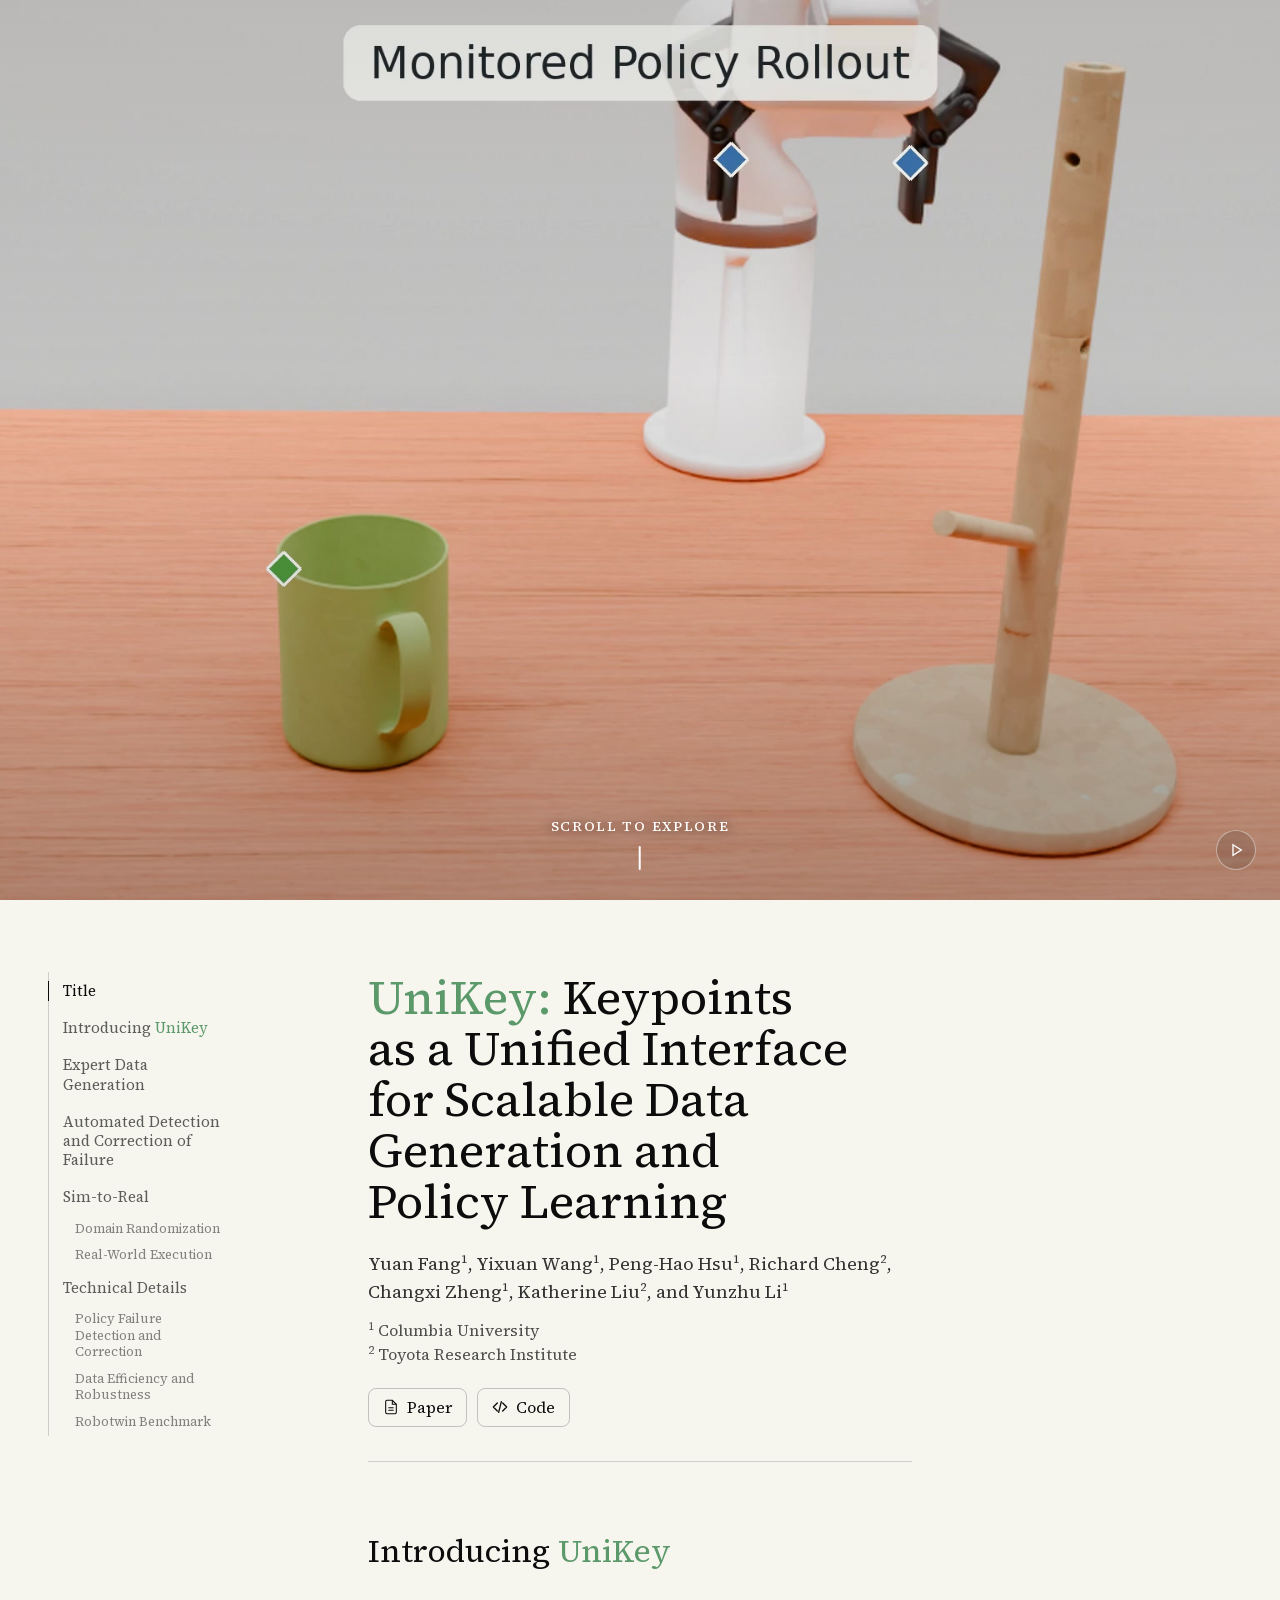
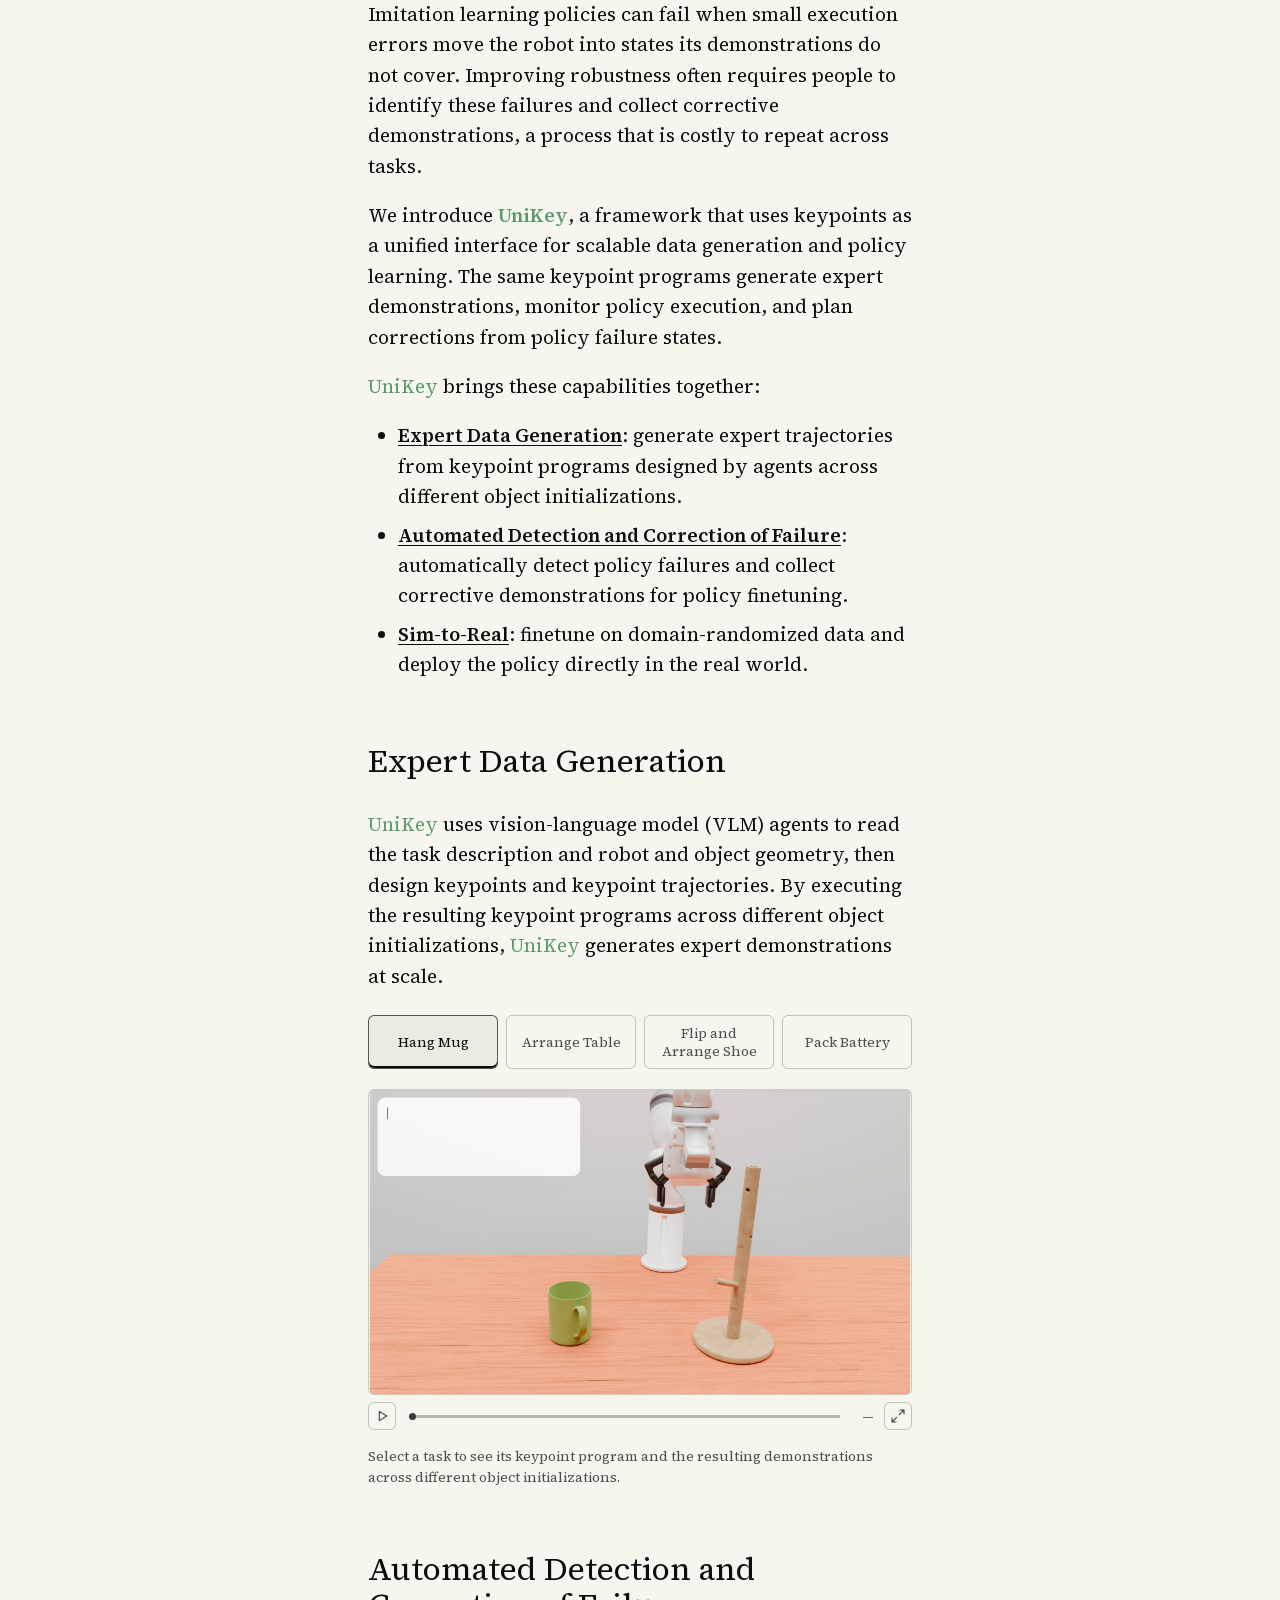
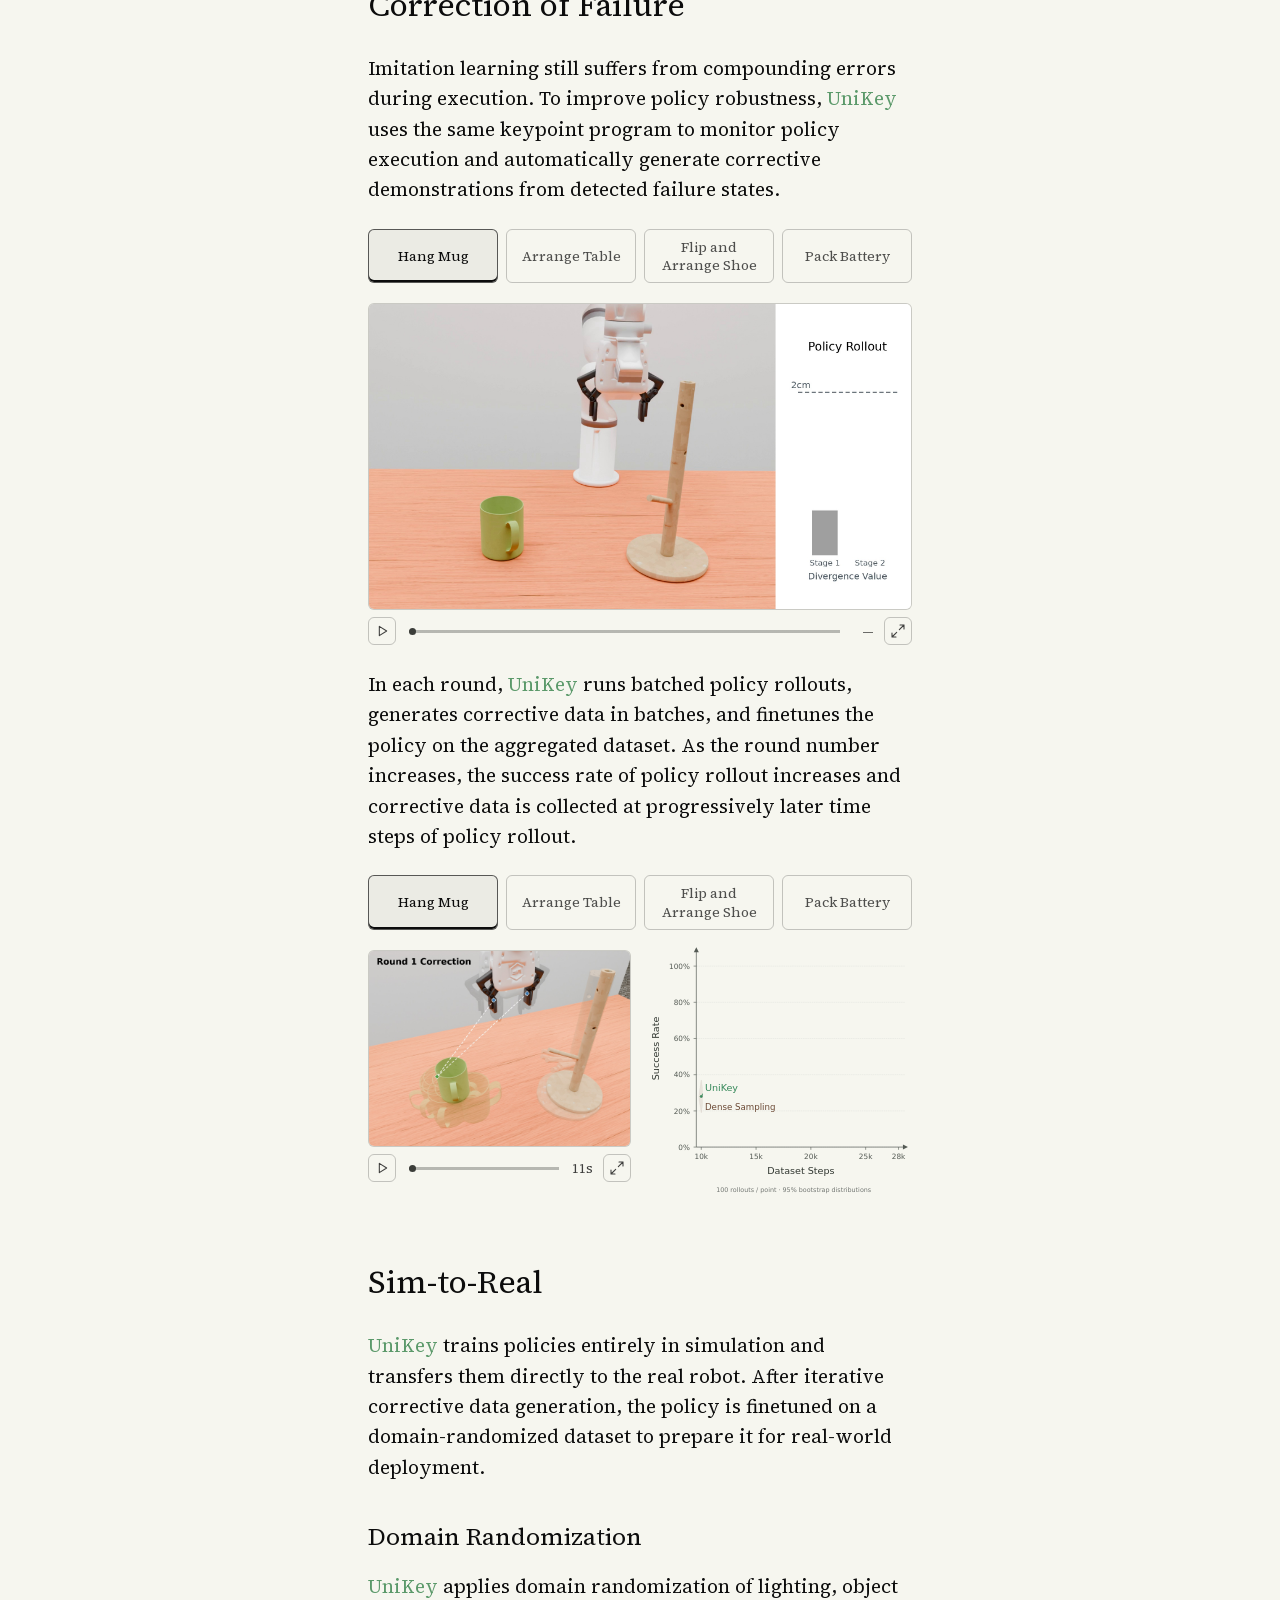
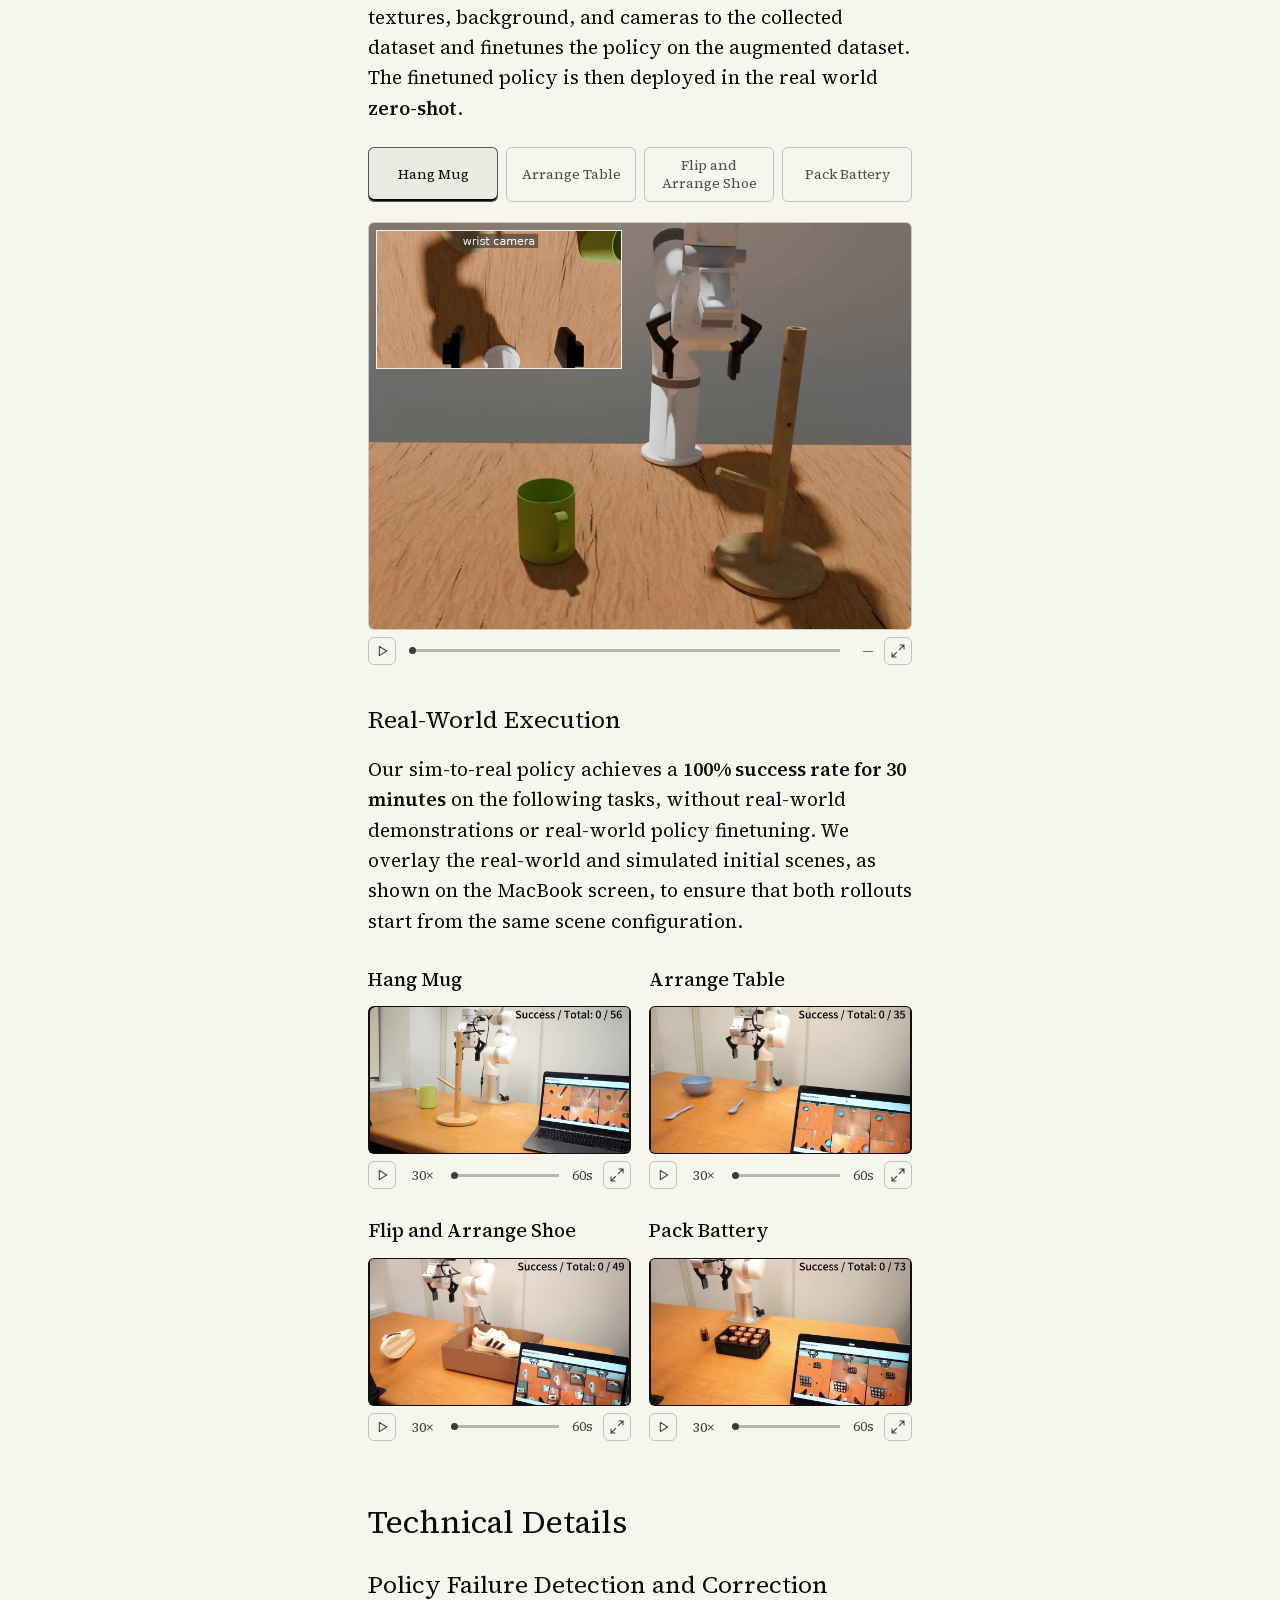
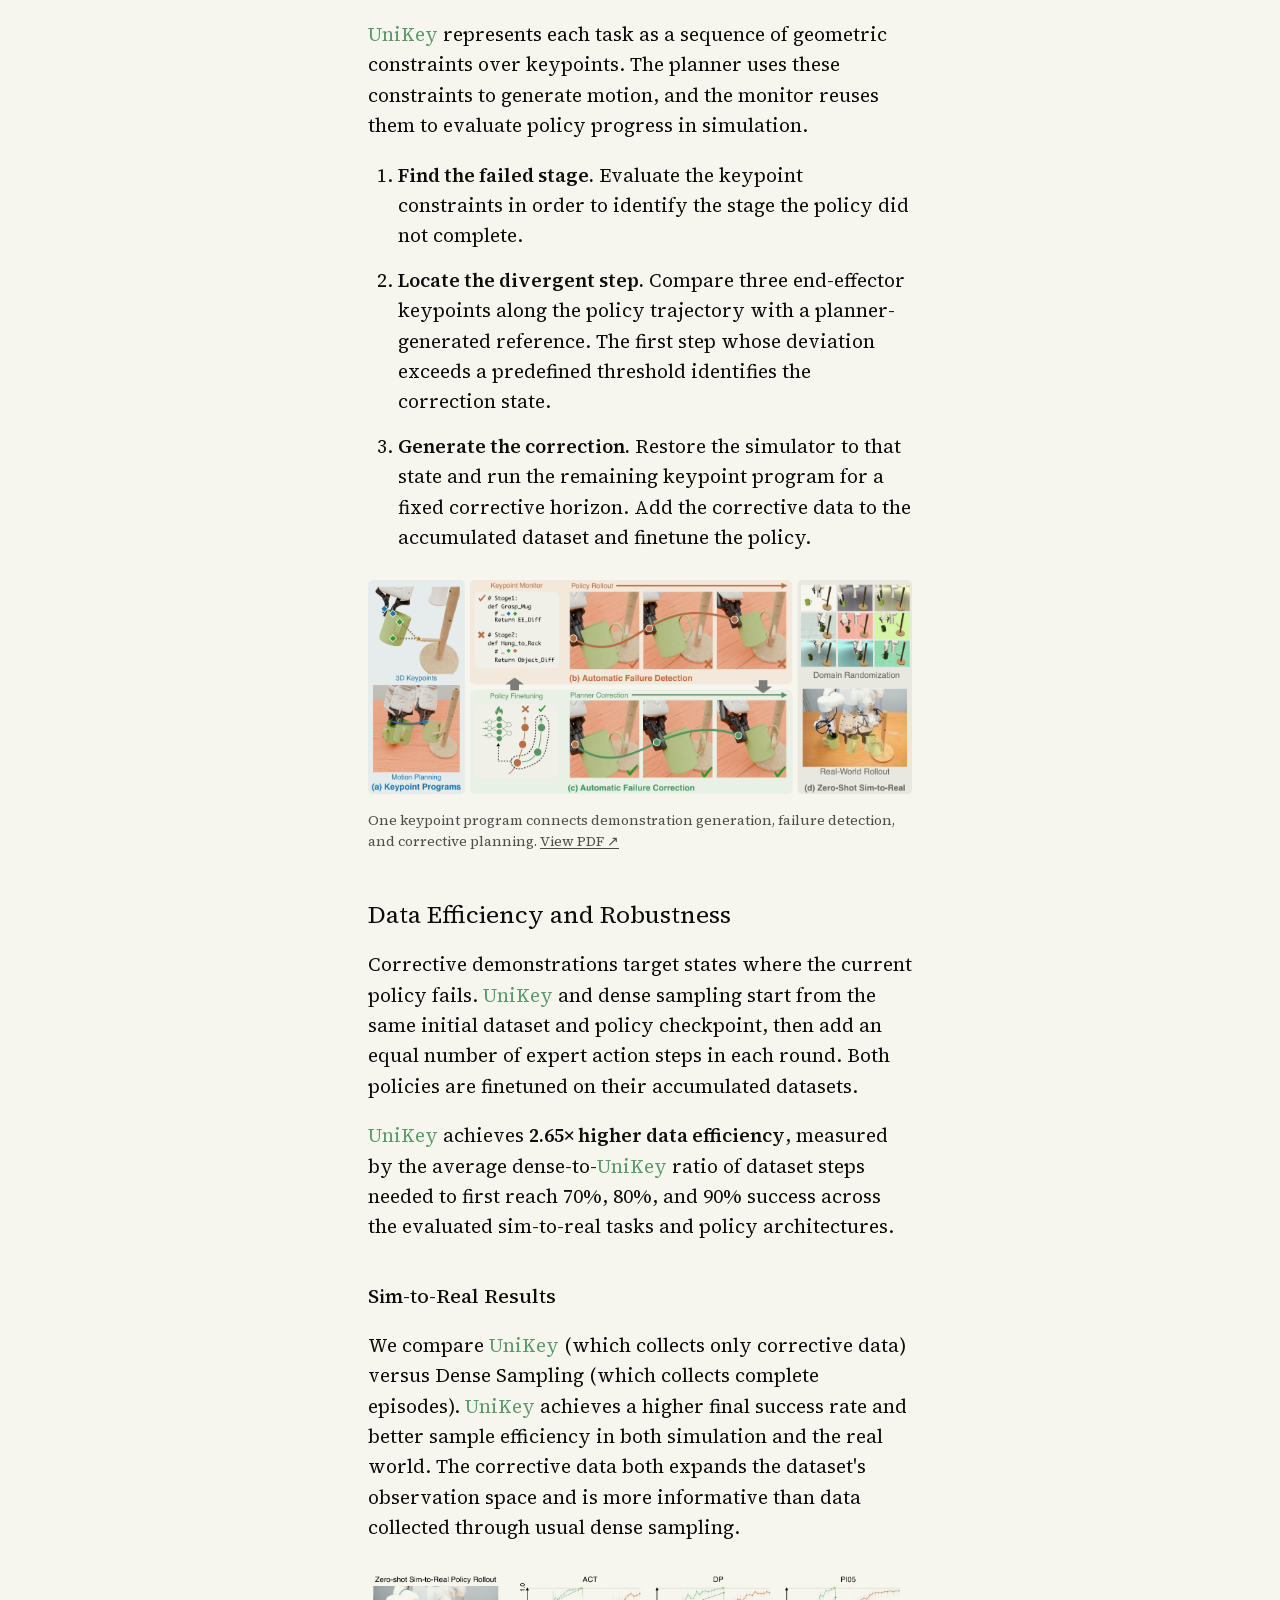
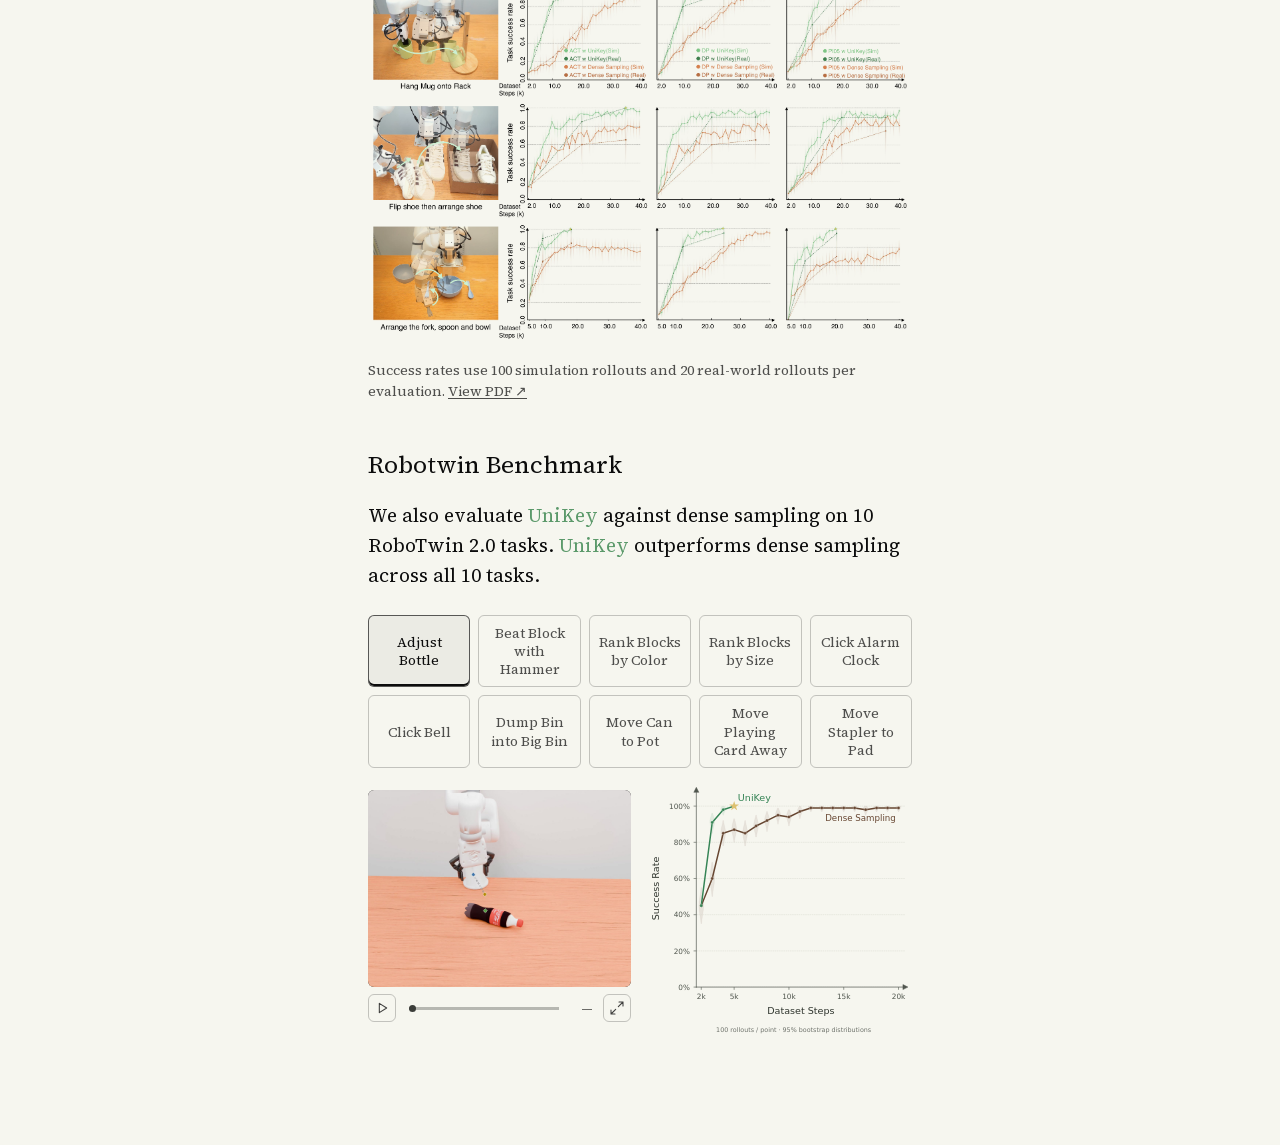
==== commit 52ba15f9: "Update UniKey media, success charts, and rendering tools" ====
--- a/index.html
+++ b/index.html
@@ -10,12 +10,13 @@
     <meta property="og:type" content="website" />
     <title>UniKey: Keypoints as a Unified Interface for Scalable Data Generation and Policy Learning</title>
     <link rel="preload" href="./assets/fonts/source-serif-4-latin.woff2" as="font" type="font/woff2" crossorigin />
-    <link rel="stylesheet" href="./assets/site.css?v=02054ca53c30" />
+    <link rel="stylesheet" href="./assets/site.css?v=f29becba464b" />
     <script defer src="./assets/site.js?v=96c7bf23cf19"></script>
     <script defer src="./assets/video-controls.js?v=99b1cdd6835e"></script>
     <script defer src="./assets/video-autoplay.js?v=1937b2f18bd2"></script>
     <script defer src="./assets/presentation.js?v=2782373aa03b"></script>
     <script defer src="./assets/pipeline.js?v=ec218c591a13"></script>
+    <script defer src="./assets/round-improvement.js?v=879ca157be03"></script>
   </head>
   <body>
     <div class="scroll-progress" aria-hidden="true"></div>
@@ -110,9 +111,9 @@
           <p class="sr-only" id="pipeline-announcement" role="status" aria-live="polite" aria-atomic="true"></p>
           <div class="pipeline-videos" role="region" aria-label="Selected agentic keypoint program video">
             <figure class="pipeline-video" id="pipeline-hang-mug" aria-label="Hang Mug: Agentic Keypoint Programs">
-              <video controls muted playsinline preload="none" poster="./assets/videos/pipeline/hang-mug/poster.jpg?v=ce578dd0d98d" width="1920" height="1080" aria-label="Hang Mug: keypoint program followed by twelve robot demonstrations">
-                <source src="./assets/videos/pipeline/hang-mug/combined.mp4?v=d618da8c2a6f" type="video/mp4" />
-                Your browser does not support embedded video. <a href="./assets/videos/pipeline/hang-mug/combined.mp4?v=d618da8c2a6f">Open the Hang Mug demonstration.</a>
+              <video controls muted playsinline preload="none" poster="./assets/videos/pipeline/hang-mug/poster.jpg?v=f3713e7d7b11" width="1920" height="1080" aria-label="Hang Mug: keypoint program followed by twelve robot demonstrations">
+                <source src="./assets/videos/pipeline/hang-mug/combined.mp4?v=939cc8e777cb" type="video/mp4" />
+                Your browser does not support embedded video. <a href="./assets/videos/pipeline/hang-mug/combined.mp4?v=939cc8e777cb">Open the Hang Mug demonstration.</a>
               </video>
             </figure>
             <figure class="pipeline-video" id="pipeline-arrange-table" aria-label="Arrange Table: Agentic Keypoint Programs" hidden>
@@ -157,25 +158,25 @@
               </video>
             </div>
             <div class="detection-task" id="detection-arrange-table" aria-label="Arrange Table: automated detection and correction of failure" hidden>
-              <video controls muted playsinline preload="none" poster="./assets/videos/pipeline/failure-detection-correction/arrange-table/poster.jpg?v=3e289f72680d" width="1920" height="1080" aria-label="Arrange Table: automated detection and correction of failure demonstration">
-                <source src="./assets/videos/pipeline/failure-detection-correction/arrange-table/rollout.mp4?v=047f441ed89d" type="video/mp4" />
-                Your browser does not support embedded video. <a href="./assets/videos/pipeline/failure-detection-correction/arrange-table/rollout.mp4?v=047f441ed89d">Open the Arrange Table video for automated detection and correction of failure.</a>
+              <video controls muted playsinline preload="none" poster="./assets/videos/pipeline/failure-detection-correction/arrange-table/poster.jpg?v=de2cf7464255" width="1904" height="1080" aria-label="Arrange Table: automated detection and correction of failure demonstration">
+                <source src="./assets/videos/pipeline/failure-detection-correction/arrange-table/rollout.mp4?v=ed5683f6e365" type="video/mp4" />
+                Your browser does not support embedded video. <a href="./assets/videos/pipeline/failure-detection-correction/arrange-table/rollout.mp4?v=ed5683f6e365">Open the Arrange Table video for automated detection and correction of failure.</a>
               </video>
             </div>
             <div class="detection-task" id="detection-flip-and-arrange-shoe" aria-label="Flip and Arrange Shoe: automated detection and correction of failure" hidden>
-              <video controls muted playsinline preload="none" poster="./assets/videos/pipeline/failure-detection-correction/flip-and-arrange-shoe/poster.jpg?v=456ef194049b" width="1920" height="1080" aria-label="Flip and Arrange Shoe: automated detection and correction of failure demonstration">
-                <source src="./assets/videos/pipeline/failure-detection-correction/flip-and-arrange-shoe/rollout.mp4?v=25e8a7783ced" type="video/mp4" />
-                Your browser does not support embedded video. <a href="./assets/videos/pipeline/failure-detection-correction/flip-and-arrange-shoe/rollout.mp4?v=25e8a7783ced">Open the Flip and Arrange Shoe video for automated detection and correction of failure.</a>
+              <video controls muted playsinline preload="none" poster="./assets/videos/pipeline/failure-detection-correction/flip-and-arrange-shoe/poster.jpg?v=c5a37c5af354" width="1904" height="1080" aria-label="Flip and Arrange Shoe: automated detection and correction of failure demonstration">
+                <source src="./assets/videos/pipeline/failure-detection-correction/flip-and-arrange-shoe/rollout.mp4?v=a965476ad67e" type="video/mp4" />
+                Your browser does not support embedded video. <a href="./assets/videos/pipeline/failure-detection-correction/flip-and-arrange-shoe/rollout.mp4?v=a965476ad67e">Open the Flip and Arrange Shoe video for automated detection and correction of failure.</a>
               </video>
             </div>
             <div class="detection-task" id="detection-pack-battery" aria-label="Pack Battery: automated detection and correction of failure" hidden>
-              <video controls muted playsinline preload="none" poster="./assets/videos/pipeline/failure-detection-correction/pack-battery/poster.jpg?v=206ced6e17ef" width="1920" height="1080" aria-label="Pack Battery: automated detection and correction of failure demonstration">
-                <source src="./assets/videos/pipeline/failure-detection-correction/pack-battery/rollout.mp4?v=8949222aadfb" type="video/mp4" />
-                Your browser does not support embedded video. <a href="./assets/videos/pipeline/failure-detection-correction/pack-battery/rollout.mp4?v=8949222aadfb">Open the Pack Battery video for automated detection and correction of failure.</a>
+              <video controls muted playsinline preload="none" poster="./assets/videos/pipeline/failure-detection-correction/pack-battery/poster.jpg?v=3ab12c84827d" width="1904" height="1080" aria-label="Pack Battery: automated detection and correction of failure demonstration">
+                <source src="./assets/videos/pipeline/failure-detection-correction/pack-battery/rollout.mp4?v=0150d4a8ff45" type="video/mp4" />
+                Your browser does not support embedded video. <a href="./assets/videos/pipeline/failure-detection-correction/pack-battery/rollout.mp4?v=0150d4a8ff45">Open the Pack Battery video for automated detection and correction of failure.</a>
               </video>
             </div>
           </div>
-          <p class="pipeline-copy">In each round, <span class="brand-name">UniKey</span> runs batched policy rollouts, generates corrective data in batches, and finetunes the policy on the aggregated dataset. After several rounds, corrective demonstrations begin at later stages of task execution.</p>
+          <p class="pipeline-copy">In each round, <span class="brand-name">UniKey</span> runs batched policy rollouts, generates corrective data in batches, and finetunes the policy on the aggregated dataset. As the round number increases, the success rate of policy rollout increases and corrective data is collected at progressively later time steps of policy rollout.</p>
           <div class="task-picker iterations-picker" role="group" aria-label="Choose a policy improvement task" hidden>
             <button type="button" data-iterations-task="hang-mug" aria-pressed="true" aria-controls="iterations-hang-mug" class="active">Hang Mug</button>
             <button type="button" data-iterations-task="arrange-table" aria-pressed="false" aria-controls="iterations-arrange-table">Arrange Table</button>
@@ -183,12 +184,118 @@
             <button type="button" data-iterations-task="pack-battery" aria-pressed="false" aria-controls="iterations-pack-battery">Pack Battery</button>
           </div>
           <p class="sr-only" id="iterations-announcement" role="status" aria-live="polite" aria-atomic="true"></p>
-          <div class="iterations-videos" role="region" aria-label="Selected policy improvement video">
+          <div class="iterations-videos" role="region" aria-label="Selected policy improvement demonstration and results">
             <figure class="automatic-corrections-video" id="iterations-hang-mug" aria-label="Hang Mug policy improvement across training rounds">
-              <video controls muted playsinline preload="none" poster="./assets/videos/pipeline/failure-detection-correction/automatic-corrections-across-rounds-poster.jpg?v=e808d408ed9b" width="800" height="360" aria-label="Hang Mug: policy rollouts and success rates across training rounds">
-                <source src="./assets/videos/pipeline/failure-detection-correction/automatic-corrections-across-rounds.mp4?v=635883a14a7a" type="video/mp4" />
-                Your browser does not support embedded video. <a href="./assets/videos/pipeline/failure-detection-correction/automatic-corrections-across-rounds.mp4?v=635883a14a7a">Open the Hang Mug training rounds video.</a>
-              </video>
+              <div class="round-improvement-grid">
+                <div class="round-improvement-video">
+                  <video controls muted playsinline preload="none" data-duration="10.666667" poster="./assets/videos/pipeline/failure-detection-correction/hang-mug/training-rounds-poster.jpg?v=4eeacde83e06" width="1440" height="1080" aria-label="Hang Mug: corrections across training rounds 1, 6, 11, and 19">
+                    <source src="./assets/videos/pipeline/failure-detection-correction/hang-mug/training-rounds.mp4?v=88e89a234999" type="video/mp4" />
+                    Your browser does not support embedded video. <a href="./assets/videos/pipeline/failure-detection-correction/hang-mug/training-rounds.mp4?v=88e89a234999">Open the Hang Mug training rounds video.</a>
+                  </video>
+                </div>
+                <div class="round-improvement-chart">
+                  <!-- hang-mug-improvement-chart:start -->
+                  <svg class="round-improvement-plot" viewBox="0 0 576 576" width="1440" height="1440" role="img" aria-labelledby="hang-mug-chart-title hang-mug-chart-description" data-stages="[{&quot;round&quot;:1,&quot;start&quot;:0.0,&quot;end&quot;:3.3333333333333335},{&quot;round&quot;:6,&quot;start&quot;:3.3333333333333335,&quot;end&quot;:6.133333333333334},{&quot;round&quot;:11,&quot;start&quot;:6.133333333333334,&quot;end&quot;:8.266666666666667},{&quot;round&quot;:19,&quot;start&quot;:8.266666666666667,&quot;end&quot;:10.666666666666666}]" data-chart-layout="{&quot;xStart&quot;:114.48,&quot;xPerRound&quot;:24,&quot;yBottom&quot;:457.92,&quot;yPerPercent&quot;:3.963302752293578,&quot;clipLeft&quot;:103.68,&quot;clipWidth&quot;:457.92,&quot;markerRadius&quot;:3.25,&quot;labelSwitchRound&quot;:5.5,&quot;unikeyLabelOffset&quot;:-12.205313,&quot;denseLabelOffset&quot;:29.242813}">
+                    <title id="hang-mug-chart-title">Hang Mug: success rate across training rounds</title>
+                    <desc id="hang-mug-chart-description">Measured ACT evaluation checkpoints at equal dataset budgets. Round 1 starts at 10,000 dataset steps; each subsequent round adds 1,000 steps. Both comparison lines are solid. Pale shapes show central 95% bootstrap distributions of binary rollout means. Matching Dense Sampling results are currently available only at the shared initial checkpoint.</desc>
+                    <defs><clipPath id="hang-mug-chart-reveal"><rect data-chart-reveal x="103.68" y="25.92" width="457.92" height="432" /></clipPath></defs>
+                    <g class="round-chart-grid">
+                      <line x1="103.68" y1="457.920000" x2="561.6" y2="457.920000" />
+                      <line x1="103.68" y1="378.653945" x2="561.6" y2="378.653945" />
+                      <line x1="103.68" y1="299.387890" x2="561.6" y2="299.387890" />
+                      <line x1="103.68" y1="220.121835" x2="561.6" y2="220.121835" />
+                      <line x1="103.68" y1="140.855780" x2="561.6" y2="140.855780" />
+                      <line x1="103.68" y1="61.589725" x2="561.6" y2="61.589725" />
+                    </g>
+                    <g class="round-chart-axes">
+                      <path d="M 103.68 25.92 V 457.92 H 561.6" />
+                      <path d="M 0 -5.5 L -5.5 5.5 L 5.5 5.5 Z" transform="translate(103.68 25.92)" fill="currentColor" stroke="none" />
+                      <path d="M 5.5 0 L -5.5 -5.5 L -5.5 5.5 Z" transform="translate(561.6 457.92)" fill="currentColor" stroke="none" />
+                    </g>
+                    <g class="round-chart-tick-marks">
+                      <path d="M 103.68 457.920000 h -6" />
+                      <path d="M 103.68 378.653945 h -6" />
+                      <path d="M 103.68 299.387890 h -6" />
+                      <path d="M 103.68 220.121835 h -6" />
+                      <path d="M 103.68 140.855780 h -6" />
+                      <path d="M 103.68 61.589725 h -6" />
+                      <path d="M 114.480000 457.92 v 6" />
+                      <path d="M 234.480000 457.92 v 6" />
+                      <path d="M 354.480000 457.92 v 6" />
+                      <path d="M 474.480000 457.92 v 6" />
+                      <path d="M 546.480000 457.92 v 6" />
+                    </g>
+                    <g class="round-chart-ticks">
+                      <text x="89.68" y="463.998750" text-anchor="end">0%</text>
+                      <text x="89.68" y="384.732695" text-anchor="end">20%</text>
+                      <text x="89.68" y="305.466640" text-anchor="end">40%</text>
+                      <text x="89.68" y="226.200585" text-anchor="end">60%</text>
+                      <text x="89.68" y="146.934530" text-anchor="end">80%</text>
+                      <text x="89.68" y="67.668475" text-anchor="end">100%</text>
+                      <text x="114.480000" y="484.0775" text-anchor="middle">10k</text>
+                      <text x="234.480000" y="484.0775" text-anchor="middle">15k</text>
+                      <text x="354.480000" y="484.0775" text-anchor="middle">20k</text>
+                      <text x="474.480000" y="484.0775" text-anchor="middle">25k</text>
+                      <text x="546.480000" y="484.0775" text-anchor="middle">28k</text>
+                    </g>
+                    <text class="round-chart-axis-title" x="332.64" y="517.361719" text-anchor="middle">Dataset Steps</text>
+                    <text class="round-chart-axis-title" transform="translate(21.570156 241.92) rotate(-90)" text-anchor="middle">Success Rate</text>
+                    <g data-chart-series="dense" data-chart-points="[[1,28.0]]" style="color:#6b4935">
+                      <g clip-path="url(#hang-mug-chart-reveal)">
+                        <path class="round-chart-uncertainty" d="M 114.480 382.617 L 113.805 382.617 L 113.417 378.654 L 112.906 374.691 L 112.282 370.727 L 111.581 366.764 L 110.863 362.801 L 110.204 358.837 L 109.683 354.874 L 109.367 350.911 L 109.296 346.948 L 109.475 342.984 L 109.873 339.021 L 110.435 335.058 L 111.088 331.094 L 111.762 327.131 L 112.397 323.168 L 112.952 319.204 L 113.407 315.241 L 113.758 311.278 L 114.480 311.278 L 114.480 311.278 L 115.202 311.278 L 115.553 315.241 L 116.008 319.204 L 116.563 323.168 L 117.198 327.131 L 117.872 331.094 L 118.525 335.058 L 119.087 339.021 L 119.485 342.984 L 119.664 346.948 L 119.593 350.911 L 119.277 354.874 L 118.756 358.837 L 118.097 362.801 L 117.379 366.764 L 116.678 370.727 L 116.054 374.691 L 115.543 378.654 L 115.155 382.617 L 114.480 382.617 Z" />
+                        <polyline class="round-chart-line" points="114.480,346.948" stroke-width="3.2" />
+                        <circle class="round-chart-point" cx="114.480" cy="346.948" r="3.25" />
+                      </g>
+                      <text class="round-chart-label" data-chart-label x="122.480" y="376.190" text-anchor="start">Dense Sampling</text>
+                    </g>
+                    <g data-chart-series="unikey" data-chart-points="[[1,28.0],[2,36.0],[3,35.0],[4,66.0],[5,48.0],[6,72.0],[7,82.0],[8,86.0],[9,92.0],[10,86.0],[11,94.0],[12,91.0],[13,91.0],[14,97.0],[15,99.0],[16,98.0],[17,99.0],[18,99.0],[19,100.0]]" style="color:#37895b">
+                      <g clip-path="url(#hang-mug-chart-reveal)">
+                        <path class="round-chart-uncertainty" d="M 138.480 350.911 L 137.588 350.911 L 137.172 346.948 L 136.654 342.984 L 136.049 339.021 L 135.392 335.058 L 134.735 331.094 L 134.139 327.131 L 133.668 323.168 L 133.376 319.204 L 133.296 315.241 L 133.436 311.278 L 133.776 307.314 L 134.274 303.351 L 134.872 299.388 L 135.510 295.425 L 136.133 291.461 L 136.699 287.498 L 137.182 283.535 L 137.572 279.571 L 137.869 275.608 L 138.480 275.608 L 138.480 275.608 L 139.091 275.608 L 139.388 279.571 L 139.778 283.535 L 140.261 287.498 L 140.827 291.461 L 141.450 295.425 L 142.088 299.388 L 142.686 303.351 L 143.184 307.314 L 143.524 311.278 L 143.664 315.241 L 143.584 319.204 L 143.292 323.168 L 142.821 327.131 L 142.225 331.094 L 141.568 335.058 L 140.911 339.021 L 140.306 342.984 L 139.788 346.948 L 139.372 350.911 L 138.480 350.911 Z" />
+                        <path class="round-chart-uncertainty" d="M 162.480 354.874 L 161.610 354.874 L 161.196 350.911 L 160.677 346.948 L 160.070 342.984 L 159.408 339.021 L 158.745 335.058 L 158.144 331.094 L 157.668 327.131 L 157.375 323.168 L 157.296 319.204 L 157.440 315.241 L 157.786 311.278 L 158.289 307.314 L 158.893 303.351 L 159.534 299.388 L 160.159 295.425 L 160.724 291.461 L 161.205 287.498 L 161.590 283.535 L 162.480 283.535 L 162.480 283.535 L 163.370 283.535 L 163.755 287.498 L 164.236 291.461 L 164.801 295.425 L 165.426 299.388 L 166.067 303.351 L 166.671 307.314 L 167.174 311.278 L 167.520 315.241 L 167.664 319.204 L 167.585 323.168 L 167.292 327.131 L 166.816 331.094 L 166.215 335.058 L 165.552 339.021 L 164.890 342.984 L 164.283 346.948 L 163.764 350.911 L 163.350 354.874 L 162.480 354.874 Z" />
+                        <path class="round-chart-uncertainty" d="M 186.480 232.012 L 185.611 232.012 L 185.229 228.048 L 184.751 224.085 L 184.187 220.122 L 183.561 216.159 L 182.915 212.195 L 182.306 208.232 L 181.796 204.269 L 181.444 200.305 L 181.296 196.342 L 181.373 192.379 L 181.669 188.415 L 182.149 184.452 L 182.757 180.489 L 183.426 176.526 L 184.092 172.562 L 184.702 168.599 L 185.221 164.636 L 185.633 160.672 L 186.480 160.672 L 186.480 160.672 L 187.327 160.672 L 187.739 164.636 L 188.258 168.599 L 188.868 172.562 L 189.534 176.526 L 190.203 180.489 L 190.811 184.452 L 191.291 188.415 L 191.587 192.379 L 191.664 196.342 L 191.516 200.305 L 191.164 204.269 L 190.654 208.232 L 190.045 212.195 L 189.399 216.159 L 188.773 220.122 L 188.209 224.085 L 187.731 228.048 L 187.349 232.012 L 186.480 232.012 Z" />
+                        <path class="round-chart-uncertainty" d="M 210.480 307.314 L 209.778 307.314 L 209.450 303.351 L 209.030 299.388 L 208.521 295.425 L 207.939 291.461 L 207.317 287.498 L 206.697 283.535 L 206.135 279.571 L 205.684 275.608 L 205.394 271.645 L 205.296 267.681 L 205.402 263.718 L 205.699 259.755 L 206.153 255.792 L 206.716 251.828 L 207.334 247.865 L 207.952 243.902 L 208.528 239.938 L 209.032 235.975 L 209.448 232.012 L 209.774 228.048 L 210.480 228.048 L 210.480 228.048 L 211.186 228.048 L 211.512 232.012 L 211.928 235.975 L 212.432 239.938 L 213.008 243.902 L 213.626 247.865 L 214.244 251.828 L 214.807 255.792 L 215.261 259.755 L 215.558 263.718 L 215.664 267.681 L 215.566 271.645 L 215.276 275.608 L 214.825 279.571 L 214.263 283.535 L 213.643 287.498 L 213.021 291.461 L 212.439 295.425 L 211.930 299.388 L 211.510 303.351 L 211.182 307.314 L 210.480 307.314 Z" />
+                        <path class="round-chart-uncertainty" d="M 234.480 208.232 L 233.758 208.232 L 233.407 204.269 L 232.952 200.305 L 232.397 196.342 L 231.762 192.379 L 231.088 188.415 L 230.435 184.452 L 229.873 180.489 L 229.475 176.526 L 229.296 172.562 L 229.367 168.599 L 229.683 164.636 L 230.204 160.672 L 230.863 156.709 L 231.581 152.746 L 232.282 148.782 L 232.906 144.819 L 233.417 140.856 L 233.805 136.892 L 234.480 136.892 L 234.480 136.892 L 235.155 136.892 L 235.543 140.856 L 236.054 144.819 L 236.678 148.782 L 237.379 152.746 L 238.097 156.709 L 238.756 160.672 L 239.277 164.636 L 239.593 168.599 L 239.664 172.562 L 239.485 176.526 L 239.087 180.489 L 238.525 184.452 L 237.872 188.415 L 237.198 192.379 L 236.563 196.342 L 236.008 200.305 L 235.553 204.269 L 235.202 208.232 L 234.480 208.232 Z" />
+                        <path class="round-chart-uncertainty" d="M 258.480 164.636 L 257.842 164.636 L 257.473 160.672 L 256.971 156.709 L 256.338 152.746 L 255.602 148.782 L 254.829 144.819 L 254.114 140.856 L 253.569 136.892 L 253.296 132.929 L 253.358 128.966 L 253.758 125.003 L 254.431 121.039 L 255.263 117.076 L 256.121 113.113 L 256.893 109.149 L 257.505 105.186 L 258.480 105.186 L 258.480 105.186 L 259.455 105.186 L 260.067 109.149 L 260.839 113.113 L 261.697 117.076 L 262.529 121.039 L 263.202 125.003 L 263.602 128.966 L 263.664 132.929 L 263.391 136.892 L 262.846 140.856 L 262.131 144.819 L 261.358 148.782 L 260.622 152.746 L 259.989 156.709 L 259.487 160.672 L 259.118 164.636 L 258.480 164.636 Z" />
+                        <path class="round-chart-uncertainty" d="M 282.480 144.819 L 281.754 144.819 L 281.310 140.856 L 280.705 136.892 L 279.953 132.929 L 279.114 128.966 L 278.296 125.003 L 277.642 121.039 L 277.296 117.076 L 277.356 113.113 L 277.830 109.149 L 278.628 105.186 L 279.588 101.223 L 280.528 97.259 L 281.307 93.296 L 282.480 93.296 L 282.480 93.296 L 283.653 93.296 L 284.432 97.259 L 285.372 101.223 L 286.332 105.186 L 287.130 109.149 L 287.604 113.113 L 287.664 117.076 L 287.318 121.039 L 286.664 125.003 L 285.846 128.966 L 285.007 132.929 L 284.255 136.892 L 283.650 140.856 L 283.206 144.819 L 282.480 144.819 Z" />
+                        <path class="round-chart-uncertainty" d="M 306.480 117.076 L 305.948 117.076 L 305.495 113.113 L 304.807 109.149 L 303.886 105.186 L 302.834 101.223 L 301.872 97.259 L 301.296 93.296 L 301.352 89.333 L 302.088 85.370 L 303.290 81.406 L 304.569 77.443 L 305.574 73.480 L 306.480 73.480 L 306.480 73.480 L 307.386 73.480 L 308.391 77.443 L 309.670 81.406 L 310.872 85.370 L 311.608 89.333 L 311.664 93.296 L 311.088 97.259 L 310.126 101.223 L 309.074 105.186 L 308.153 109.149 L 307.465 113.113 L 307.012 117.076 L 306.480 117.076 Z" />
+                        <path class="round-chart-uncertainty" d="M 330.480 144.819 L 329.754 144.819 L 329.310 140.856 L 328.705 136.892 L 327.953 132.929 L 327.114 128.966 L 326.296 125.003 L 325.642 121.039 L 325.296 117.076 L 325.356 113.113 L 325.830 109.149 L 326.628 105.186 L 327.588 101.223 L 328.528 97.259 L 329.307 93.296 L 330.480 93.296 L 330.480 93.296 L 331.653 93.296 L 332.432 97.259 L 333.372 101.223 L 334.332 105.186 L 335.130 109.149 L 335.604 113.113 L 335.664 117.076 L 335.318 121.039 L 334.664 125.003 L 333.846 128.966 L 333.007 132.929 L 332.255 136.892 L 331.650 140.856 L 331.206 144.819 L 330.480 144.819 Z" />
+                        <path class="round-chart-uncertainty" d="M 354.480 105.186 L 353.827 105.186 L 353.230 101.223 L 352.329 97.259 L 351.183 93.296 L 350.037 89.333 L 349.296 85.370 L 349.351 81.406 L 350.295 77.443 L 351.776 73.480 L 353.183 69.516 L 354.480 69.516 L 354.480 69.516 L 355.777 69.516 L 357.184 73.480 L 358.665 77.443 L 359.609 81.406 L 359.664 85.370 L 358.923 89.333 L 357.777 93.296 L 356.631 97.259 L 355.730 101.223 L 355.133 105.186 L 354.480 105.186 Z" />
+                        <path class="round-chart-uncertainty" d="M 378.480 121.039 L 377.834 121.039 L 377.341 117.076 L 376.626 113.113 L 375.711 109.149 L 374.705 105.186 L 373.814 101.223 L 373.296 97.259 L 373.352 93.296 L 374.020 89.333 L 375.122 85.370 L 376.336 81.406 L 377.351 77.443 L 378.480 77.443 L 378.480 77.443 L 379.609 77.443 L 380.624 81.406 L 381.838 85.370 L 382.940 89.333 L 383.608 93.296 L 383.664 97.259 L 383.146 101.223 L 382.255 105.186 L 381.249 109.149 L 380.334 113.113 L 379.619 117.076 L 379.126 121.039 L 378.480 121.039 Z" />
+                        <path class="round-chart-uncertainty" d="M 402.480 121.039 L 401.834 121.039 L 401.341 117.076 L 400.626 113.113 L 399.711 109.149 L 398.705 105.186 L 397.814 101.223 L 397.296 97.259 L 397.352 93.296 L 398.020 89.333 L 399.122 85.370 L 400.336 81.406 L 401.351 77.443 L 402.480 77.443 L 402.480 77.443 L 403.609 77.443 L 404.624 81.406 L 405.838 85.370 L 406.940 89.333 L 407.608 93.296 L 407.664 97.259 L 407.146 101.223 L 406.255 105.186 L 405.249 109.149 L 404.334 113.113 L 403.619 117.076 L 403.126 121.039 L 402.480 121.039 Z" />
+                        <path class="round-chart-uncertainty" d="M 426.480 89.333 L 426.010 89.333 L 425.349 85.370 L 424.171 81.406 L 422.592 77.443 L 421.296 73.480 L 421.349 69.516 L 423.128 65.553 L 425.396 61.590 L 426.480 61.590 L 426.480 61.590 L 427.564 61.590 L 429.832 65.553 L 431.611 69.516 L 431.664 73.480 L 430.368 77.443 L 428.789 81.406 L 427.611 85.370 L 426.950 89.333 L 426.480 89.333 Z" />
+                        <path class="round-chart-uncertainty" d="M 450.480 73.480 L 449.625 73.480 L 447.888 69.516 L 445.296 65.553 L 445.348 61.590 L 450.480 61.590 L 450.480 61.590 L 455.612 61.590 L 455.664 65.553 L 453.072 69.516 L 451.335 73.480 L 450.480 73.480 Z" />
+                        <path class="round-chart-uncertainty" d="M 474.480 81.406 L 473.810 81.406 L 472.770 77.443 L 471.024 73.480 L 469.296 69.516 L 469.348 65.553 L 471.965 61.590 L 474.480 61.590 L 474.480 61.590 L 476.995 61.590 L 479.612 65.553 L 479.664 69.516 L 477.936 73.480 L 476.190 77.443 L 475.150 81.406 L 474.480 81.406 Z" />
+                        <path class="round-chart-uncertainty" d="M 498.480 73.480 L 497.625 73.480 L 495.888 69.516 L 493.296 65.553 L 493.348 61.590 L 498.480 61.590 L 498.480 61.590 L 503.612 61.590 L 503.664 65.553 L 501.072 69.516 L 499.335 73.480 L 498.480 73.480 Z" />
+                        <path class="round-chart-uncertainty" d="M 522.480 73.480 L 521.625 73.480 L 519.888 69.516 L 517.296 65.553 L 517.348 61.590 L 522.480 61.590 L 522.480 61.590 L 527.612 61.590 L 527.664 65.553 L 525.072 69.516 L 523.335 73.480 L 522.480 73.480 Z" />
+                        <polyline class="round-chart-line" points="114.480,346.948 138.480,315.241 162.480,319.204 186.480,196.342 210.480,267.681 234.480,172.562 258.480,132.929 282.480,117.076 306.480,93.296 330.480,117.076 354.480,85.370 378.480,97.259 402.480,97.259 426.480,73.480 450.480,65.553 474.480,69.516 498.480,65.553 522.480,65.553 546.480,61.590" stroke-width="3.2" />
+                        <circle class="round-chart-point" cx="114.480" cy="346.948" r="3.25" />
+                        <circle class="round-chart-point" cx="138.480" cy="315.241" r="3.25" />
+                        <circle class="round-chart-point" cx="162.480" cy="319.204" r="3.25" />
+                        <circle class="round-chart-point" cx="186.480" cy="196.342" r="3.25" />
+                        <circle class="round-chart-point" cx="210.480" cy="267.681" r="3.25" />
+                        <circle class="round-chart-point" cx="234.480" cy="172.562" r="3.25" />
+                        <circle class="round-chart-point" cx="258.480" cy="132.929" r="3.25" />
+                        <circle class="round-chart-point" cx="282.480" cy="117.076" r="3.25" />
+                        <circle class="round-chart-point" cx="306.480" cy="93.296" r="3.25" />
+                        <circle class="round-chart-point" cx="330.480" cy="117.076" r="3.25" />
+                        <circle class="round-chart-point" cx="354.480" cy="85.370" r="3.25" />
+                        <circle class="round-chart-point" cx="378.480" cy="97.259" r="3.25" />
+                        <circle class="round-chart-point" cx="402.480" cy="97.259" r="3.25" />
+                        <circle class="round-chart-point" cx="426.480" cy="73.480" r="3.25" />
+                        <circle class="round-chart-point" cx="450.480" cy="65.553" r="3.25" />
+                        <circle class="round-chart-point" cx="474.480" cy="69.516" r="3.25" />
+                        <circle class="round-chart-point" cx="498.480" cy="65.553" r="3.25" />
+                        <circle class="round-chart-point" cx="522.480" cy="65.553" r="3.25" />
+                        <circle class="round-chart-point" cx="546.480" cy="61.590" r="3.25" />
+                        <path class="round-chart-best" transform="translate(546.480 61.590)" d="M 0 -11.18034 L -2.510143 -3.454915 L -10.633135 -3.454915 L -4.061496 1.31966 L -6.571639 9.045085 L 0 4.270509 L 6.571639 9.045085 L 4.061496 1.31966 L 10.633135 -3.454915 L 2.510143 -3.454915 Z" />
+                      </g>
+                      <text class="round-chart-label" data-chart-label x="540.480" y="49.384" text-anchor="end">UniKey</text>
+                    </g>
+                    <text class="round-chart-note" x="316.8" y="555.84" text-anchor="middle">100 rollouts / point · 95% bootstrap distributions</text>
+                  </svg>
+                  <!-- hang-mug-improvement-chart:end -->
+                </div>
+              </div>
             </figure>
             <figure class="automatic-corrections-video" id="iterations-arrange-table" aria-label="Arrange Table policy improvement from base policy to final checkpoint" hidden>
               <video controls muted playsinline preload="none" poster="./assets/videos/pipeline/failure-detection-correction/arrange-table/training-rounds-poster.jpg?v=bab1e78dde8d" width="1920" height="1080" aria-label="Arrange Table: corrections and success rates for the base policy and final checkpoint">
@@ -228,27 +335,27 @@
           <p class="sr-only" id="domain-randomization-announcement" role="status" aria-live="polite" aria-atomic="true"></p>
           <div class="domain-randomization-videos" role="region" aria-label="Selected domain randomization video">
             <figure class="domain-randomization-video" id="domain-randomization-hang-mug" aria-label="Hang Mug domain randomization demonstration">
-              <video controls muted playsinline preload="none" poster="./assets/videos/pipeline/domain-randomization/poster.jpg?v=5c469d9b2bea" width="960" height="720" aria-label="Hang Mug: domain randomization of backgrounds, lighting, and camera perspective">
-                <source src="./assets/videos/pipeline/domain-randomization/hang-mug.mp4?v=20ae7c9dec6b" type="video/mp4" />
-                Your browser does not support embedded video. <a href="./assets/videos/pipeline/domain-randomization/hang-mug.mp4?v=20ae7c9dec6b">Open the Hang Mug domain randomization demonstration.</a>
+              <video controls muted playsinline preload="none" poster="./assets/videos/pipeline/domain-randomization/poster.jpg?v=49167a0c0ddb" width="960" height="720" aria-label="Hang Mug: domain randomization of backgrounds, lighting, and camera perspective, with synchronized wrist-camera view">
+                <source src="./assets/videos/pipeline/domain-randomization/hang-mug.mp4?v=6e4210e1b988" type="video/mp4" />
+                Your browser does not support embedded video. <a href="./assets/videos/pipeline/domain-randomization/hang-mug.mp4?v=6e4210e1b988">Open the Hang Mug domain randomization demonstration with wrist-camera view.</a>
               </video>
             </figure>
             <figure class="domain-randomization-video" id="domain-randomization-arrange-table" aria-label="Arrange Table domain randomization demonstration" hidden>
-              <video controls muted playsinline preload="none" poster="./assets/videos/pipeline/domain-randomization/arrange-table-poster.jpg?v=38bfe4c512ed" width="960" height="720" aria-label="Arrange Table: domain randomization of backgrounds, lighting, and camera perspective">
-                <source src="./assets/videos/pipeline/domain-randomization/arrange-table.mp4?v=f3da8a96d90a" type="video/mp4" />
-                Your browser does not support embedded video. <a href="./assets/videos/pipeline/domain-randomization/arrange-table.mp4?v=f3da8a96d90a">Open the Arrange Table domain randomization demonstration.</a>
+              <video controls muted playsinline preload="none" poster="./assets/videos/pipeline/domain-randomization/arrange-table-poster.jpg?v=ffc4b9ae5ab2" width="960" height="720" aria-label="Arrange Table: domain randomization of backgrounds, lighting, and camera perspective, with synchronized wrist-camera view">
+                <source src="./assets/videos/pipeline/domain-randomization/arrange-table.mp4?v=3583a3b2074f" type="video/mp4" />
+                Your browser does not support embedded video. <a href="./assets/videos/pipeline/domain-randomization/arrange-table.mp4?v=3583a3b2074f">Open the Arrange Table domain randomization demonstration with wrist-camera view.</a>
               </video>
             </figure>
             <figure class="domain-randomization-video" id="domain-randomization-flip-and-arrange-shoe" aria-label="Flip and Arrange Shoe domain randomization demonstration" hidden>
-              <video controls muted playsinline preload="none" poster="./assets/videos/pipeline/domain-randomization/flip-and-arrange-shoe-poster.jpg?v=89fb6946c67f" width="960" height="720" aria-label="Flip and Arrange Shoe: domain randomization of backgrounds, lighting, and camera perspective">
-                <source src="./assets/videos/pipeline/domain-randomization/flip-and-arrange-shoe.mp4?v=8f9bf53f9fa9" type="video/mp4" />
-                Your browser does not support embedded video. <a href="./assets/videos/pipeline/domain-randomization/flip-and-arrange-shoe.mp4?v=8f9bf53f9fa9">Open the Flip and Arrange Shoe domain randomization demonstration.</a>
+              <video controls muted playsinline preload="none" poster="./assets/videos/pipeline/domain-randomization/flip-and-arrange-shoe-poster.jpg?v=bbc0ddb8dda3" width="960" height="720" aria-label="Flip and Arrange Shoe: domain randomization of backgrounds, lighting, and camera perspective, with synchronized wrist-camera view">
+                <source src="./assets/videos/pipeline/domain-randomization/flip-and-arrange-shoe.mp4?v=ccd2e72f2c5e" type="video/mp4" />
+                Your browser does not support embedded video. <a href="./assets/videos/pipeline/domain-randomization/flip-and-arrange-shoe.mp4?v=ccd2e72f2c5e">Open the Flip and Arrange Shoe domain randomization demonstration with wrist-camera view.</a>
               </video>
             </figure>
             <figure class="domain-randomization-video" id="domain-randomization-pack-battery" aria-label="Pack Battery domain randomization demonstration" hidden>
-              <video controls muted playsinline preload="none" poster="./assets/videos/pipeline/domain-randomization/pack-battery-poster.jpg?v=91fbe90072d6" width="960" height="720" aria-label="Pack Battery: domain randomization of backgrounds, lighting, and camera perspective">
-                <source src="./assets/videos/pipeline/domain-randomization/pack-battery.mp4?v=51106975ec4f" type="video/mp4" />
-                Your browser does not support embedded video. <a href="./assets/videos/pipeline/domain-randomization/pack-battery.mp4?v=51106975ec4f">Open the Pack Battery domain randomization demonstration.</a>
+              <video controls muted playsinline preload="none" poster="./assets/videos/pipeline/domain-randomization/pack-battery-poster.jpg?v=bed91855b051" width="960" height="720" aria-label="Pack Battery: domain randomization of backgrounds, lighting, and camera perspective, with synchronized wrist-camera view">
+                <source src="./assets/videos/pipeline/domain-randomization/pack-battery.mp4?v=e7e2b34657d1" type="video/mp4" />
+                Your browser does not support embedded video. <a href="./assets/videos/pipeline/domain-randomization/pack-battery.mp4?v=e7e2b34657d1">Open the Pack Battery domain randomization demonstration with wrist-camera view.</a>
               </video>
             </figure>
           </div>
@@ -347,130 +454,130 @@
             <article class="task-card" id="adjust-bottle" aria-label="Adjust Bottle">
               <div class="media-grid">
                 <div class="video-wrap">
-                  <video poster="./media/robotwin/01_adjust_bottle_01/poster.jpg?v=eee7ad1a49fe" width="1440" height="1080" controls muted playsinline preload="none" aria-label="Adjust Bottle keypoint program demonstration in MuJoCo">
-                    <source src="./media/robotwin/01_adjust_bottle_01/rollout.mp4?v=ad47c550ad89" type="video/mp4" />
-                    Your browser does not support embedded video. <a href="./media/robotwin/01_adjust_bottle_01/rollout.mp4?v=ad47c550ad89">Download this demonstration.</a>
-                  </video>
-                </div>
-                <a class="figure-wrap" href="./media/robotwin/01_adjust_bottle_01/success-rate.svg" target="_blank" rel="noopener">
-                  <img src="./media/robotwin/01_adjust_bottle_01/success-rate.svg" width="1200" height="900" loading="lazy" draggable="false" alt="Adjust Bottle: UniKey and dense-sampling success rates by dataset steps" />
+                  <video poster="./media/robotwin/01_adjust_bottle_01/poster.jpg?v=3b916a6940cf" width="1440" height="1080" controls muted playsinline preload="none" aria-label="Adjust Bottle keypoint program demonstration rendered in Blender">
+                    <source src="./media/robotwin/01_adjust_bottle_01/rollout.mp4?v=3b8370c06119" type="video/mp4" />
+                    Your browser does not support embedded video. <a href="./media/robotwin/01_adjust_bottle_01/rollout.mp4?v=3b8370c06119">Download this demonstration.</a>
+                  </video>
+                </div>
+                <a class="figure-wrap" href="./media/robotwin/01_adjust_bottle_01/success-rate.svg?v=055574ac85fa" target="_blank" rel="noopener">
+                  <img src="./media/robotwin/01_adjust_bottle_01/success-rate.svg?v=055574ac85fa" width="1440" height="1440" loading="lazy" draggable="false" alt="Adjust Bottle: UniKey and dense-sampling success rates by dataset steps" />
                 </a>
               </div>
             </article>
             <article class="task-card" id="beat-block-hammer" aria-label="Beat Block with Hammer">
               <div class="media-grid">
                 <div class="video-wrap">
-                  <video poster="./media/robotwin/02_beat_block_hammer_01/poster.jpg?v=57990d1a5e68" width="1440" height="1080" controls muted playsinline preload="none" aria-label="Beat Block with Hammer keypoint program demonstration in MuJoCo">
-                    <source src="./media/robotwin/02_beat_block_hammer_01/rollout.mp4?v=d64bed362033" type="video/mp4" />
-                    Your browser does not support embedded video. <a href="./media/robotwin/02_beat_block_hammer_01/rollout.mp4?v=d64bed362033">Download this demonstration.</a>
-                  </video>
-                </div>
-                <a class="figure-wrap" href="./media/robotwin/02_beat_block_hammer_01/success-rate.svg" target="_blank" rel="noopener">
-                  <img src="./media/robotwin/02_beat_block_hammer_01/success-rate.svg" width="1200" height="900" loading="lazy" draggable="false" alt="Beat Block with Hammer: UniKey and dense-sampling success rates by dataset steps" />
+                  <video poster="./media/robotwin/02_beat_block_hammer_01/poster.jpg?v=dc5a40af715c" width="1440" height="1080" controls muted playsinline preload="none" aria-label="Beat Block with Hammer keypoint program demonstration rendered in Blender">
+                    <source src="./media/robotwin/02_beat_block_hammer_01/rollout.mp4?v=096696f5cfa5" type="video/mp4" />
+                    Your browser does not support embedded video. <a href="./media/robotwin/02_beat_block_hammer_01/rollout.mp4?v=096696f5cfa5">Download this demonstration.</a>
+                  </video>
+                </div>
+                <a class="figure-wrap" href="./media/robotwin/02_beat_block_hammer_01/success-rate.svg?v=d23fb7ffa220" target="_blank" rel="noopener">
+                  <img src="./media/robotwin/02_beat_block_hammer_01/success-rate.svg?v=d23fb7ffa220" width="1440" height="1440" loading="lazy" draggable="false" alt="Beat Block with Hammer: UniKey and dense-sampling success rates by dataset steps" />
                 </a>
               </div>
             </article>
             <article class="task-card" id="rank-blocks-color" aria-label="Rank Blocks by Color">
               <div class="media-grid">
                 <div class="video-wrap">
-                  <video poster="./media/robotwin/03_blocks_ranking_rgb/poster.jpg?v=12db0c64e1f2" width="1440" height="1080" controls muted playsinline preload="none" aria-label="Rank Blocks by Color keypoint program demonstration in MuJoCo">
-                    <source src="./media/robotwin/03_blocks_ranking_rgb/rollout.mp4?v=05529f1d855e" type="video/mp4" />
-                    Your browser does not support embedded video. <a href="./media/robotwin/03_blocks_ranking_rgb/rollout.mp4?v=05529f1d855e">Download this demonstration.</a>
-                  </video>
-                </div>
-                <a class="figure-wrap" href="./media/robotwin/03_blocks_ranking_rgb/success-rate.svg" target="_blank" rel="noopener">
-                  <img src="./media/robotwin/03_blocks_ranking_rgb/success-rate.svg" width="1200" height="900" loading="lazy" draggable="false" alt="Rank Blocks by Color: UniKey and dense-sampling success rates by dataset steps" />
+                  <video poster="./media/robotwin/03_blocks_ranking_rgb/poster.jpg?v=a29bca023c53" width="1440" height="1080" controls muted playsinline preload="none" aria-label="Rank Blocks by Color keypoint program demonstration rendered in Blender">
+                    <source src="./media/robotwin/03_blocks_ranking_rgb/rollout.mp4?v=09ef7e97b695" type="video/mp4" />
+                    Your browser does not support embedded video. <a href="./media/robotwin/03_blocks_ranking_rgb/rollout.mp4?v=09ef7e97b695">Download this demonstration.</a>
+                  </video>
+                </div>
+                <a class="figure-wrap" href="./media/robotwin/03_blocks_ranking_rgb/success-rate.svg?v=f4d8de9ff2f4" target="_blank" rel="noopener">
+                  <img src="./media/robotwin/03_blocks_ranking_rgb/success-rate.svg?v=f4d8de9ff2f4" width="1440" height="1440" loading="lazy" draggable="false" alt="Rank Blocks by Color: UniKey and dense-sampling success rates by dataset steps" />
                 </a>
               </div>
             </article>
             <article class="task-card" id="rank-blocks-size" aria-label="Rank Blocks by Size">
               <div class="media-grid">
                 <div class="video-wrap">
-                  <video poster="./media/robotwin/04_blocks_ranking_size/poster.jpg?v=be059d64d48c" width="1440" height="1080" controls muted playsinline preload="none" aria-label="Rank Blocks by Size keypoint program demonstration in MuJoCo">
-                    <source src="./media/robotwin/04_blocks_ranking_size/rollout.mp4?v=4c2f291abd7a" type="video/mp4" />
-                    Your browser does not support embedded video. <a href="./media/robotwin/04_blocks_ranking_size/rollout.mp4?v=4c2f291abd7a">Download this demonstration.</a>
-                  </video>
-                </div>
-                <a class="figure-wrap" href="./media/robotwin/04_blocks_ranking_size/success-rate.svg" target="_blank" rel="noopener">
-                  <img src="./media/robotwin/04_blocks_ranking_size/success-rate.svg" width="1200" height="900" loading="lazy" draggable="false" alt="Rank Blocks by Size: UniKey and dense-sampling success rates by dataset steps" />
+                  <video poster="./media/robotwin/04_blocks_ranking_size/poster.jpg?v=dcb87ea42e66" width="1440" height="1080" controls muted playsinline preload="none" aria-label="Rank Blocks by Size keypoint program demonstration rendered in Blender">
+                    <source src="./media/robotwin/04_blocks_ranking_size/rollout.mp4?v=09f2db2ad69f" type="video/mp4" />
+                    Your browser does not support embedded video. <a href="./media/robotwin/04_blocks_ranking_size/rollout.mp4?v=09f2db2ad69f">Download this demonstration.</a>
+                  </video>
+                </div>
+                <a class="figure-wrap" href="./media/robotwin/04_blocks_ranking_size/success-rate.svg?v=9055b79d1cff" target="_blank" rel="noopener">
+                  <img src="./media/robotwin/04_blocks_ranking_size/success-rate.svg?v=9055b79d1cff" width="1440" height="1440" loading="lazy" draggable="false" alt="Rank Blocks by Size: UniKey and dense-sampling success rates by dataset steps" />
                 </a>
               </div>
             </article>
             <article class="task-card" id="click-alarm-clock" aria-label="Click Alarm Clock">
               <div class="media-grid">
                 <div class="video-wrap">
-                  <video poster="./media/robotwin/05_click_alarmclock_01/poster.jpg?v=552747413791" width="1440" height="1080" controls muted playsinline preload="none" aria-label="Click Alarm Clock keypoint program demonstration in MuJoCo">
-                    <source src="./media/robotwin/05_click_alarmclock_01/rollout.mp4?v=a77353e37048" type="video/mp4" />
-                    Your browser does not support embedded video. <a href="./media/robotwin/05_click_alarmclock_01/rollout.mp4?v=a77353e37048">Download this demonstration.</a>
-                  </video>
-                </div>
-                <a class="figure-wrap" href="./media/robotwin/05_click_alarmclock_01/success-rate.svg" target="_blank" rel="noopener">
-                  <img src="./media/robotwin/05_click_alarmclock_01/success-rate.svg" width="1200" height="900" loading="lazy" draggable="false" alt="Click Alarm Clock: UniKey and dense-sampling success rates by dataset steps" />
+                  <video poster="./media/robotwin/05_click_alarmclock_01/poster.jpg?v=ba28ae225597" width="1440" height="1080" controls muted playsinline preload="none" aria-label="Click Alarm Clock keypoint program demonstration rendered in Blender">
+                    <source src="./media/robotwin/05_click_alarmclock_01/rollout.mp4?v=3062bf8dbc29" type="video/mp4" />
+                    Your browser does not support embedded video. <a href="./media/robotwin/05_click_alarmclock_01/rollout.mp4?v=3062bf8dbc29">Download this demonstration.</a>
+                  </video>
+                </div>
+                <a class="figure-wrap" href="./media/robotwin/05_click_alarmclock_01/success-rate.svg?v=6961251622e1" target="_blank" rel="noopener">
+                  <img src="./media/robotwin/05_click_alarmclock_01/success-rate.svg?v=6961251622e1" width="1440" height="1440" loading="lazy" draggable="false" alt="Click Alarm Clock: UniKey and dense-sampling success rates by dataset steps" />
                 </a>
               </div>
             </article>
             <article class="task-card" id="click-bell" aria-label="Click Bell">
               <div class="media-grid">
                 <div class="video-wrap">
-                  <video poster="./media/robotwin/06_click_bell_00/poster.jpg?v=cfa4a2b6b7e6" width="1440" height="1080" controls muted playsinline preload="none" aria-label="Click Bell keypoint program demonstration in MuJoCo">
-                    <source src="./media/robotwin/06_click_bell_00/rollout.mp4?v=179b44fbe953" type="video/mp4" />
-                    Your browser does not support embedded video. <a href="./media/robotwin/06_click_bell_00/rollout.mp4?v=179b44fbe953">Download this demonstration.</a>
-                  </video>
-                </div>
-                <a class="figure-wrap" href="./media/robotwin/06_click_bell_00/success-rate.svg" target="_blank" rel="noopener">
-                  <img src="./media/robotwin/06_click_bell_00/success-rate.svg" width="1200" height="900" loading="lazy" draggable="false" alt="Click Bell: UniKey and dense-sampling success rates by dataset steps" />
+                  <video poster="./media/robotwin/06_click_bell_00/poster.jpg?v=f64e6fb9c528" width="1440" height="1080" controls muted playsinline preload="none" aria-label="Click Bell keypoint program demonstration rendered in Blender">
+                    <source src="./media/robotwin/06_click_bell_00/rollout.mp4?v=3baec0750636" type="video/mp4" />
+                    Your browser does not support embedded video. <a href="./media/robotwin/06_click_bell_00/rollout.mp4?v=3baec0750636">Download this demonstration.</a>
+                  </video>
+                </div>
+                <a class="figure-wrap" href="./media/robotwin/06_click_bell_00/success-rate.svg?v=32b7d8b4f3af" target="_blank" rel="noopener">
+                  <img src="./media/robotwin/06_click_bell_00/success-rate.svg?v=32b7d8b4f3af" width="1440" height="1440" loading="lazy" draggable="false" alt="Click Bell: UniKey and dense-sampling success rates by dataset steps" />
                 </a>
               </div>
             </article>
             <article class="task-card" id="dump-bin-bigbin" aria-label="Dump Bin into Big Bin">
               <div class="media-grid">
                 <div class="video-wrap">
-                  <video poster="./media/robotwin/07_dump_bin_bigbin_00/poster.jpg?v=f68b62dbcd08" width="1440" height="1080" controls muted playsinline preload="none" aria-label="Dump Bin into Big Bin keypoint program demonstration in MuJoCo">
-                    <source src="./media/robotwin/07_dump_bin_bigbin_00/rollout.mp4?v=dc7b054c7fbc" type="video/mp4" />
-                    Your browser does not support embedded video. <a href="./media/robotwin/07_dump_bin_bigbin_00/rollout.mp4?v=dc7b054c7fbc">Download this demonstration.</a>
-                  </video>
-                </div>
-                <a class="figure-wrap" href="./media/robotwin/07_dump_bin_bigbin_00/success-rate.svg" target="_blank" rel="noopener">
-                  <img src="./media/robotwin/07_dump_bin_bigbin_00/success-rate.svg" width="1200" height="900" loading="lazy" draggable="false" alt="Dump Bin into Big Bin: UniKey and dense-sampling success rates by dataset steps" />
+                  <video poster="./media/robotwin/07_dump_bin_bigbin_00/poster.jpg?v=27a4b0d8dd93" width="1440" height="1080" controls muted playsinline preload="none" aria-label="Dump Bin into Big Bin keypoint program demonstration rendered in Blender">
+                    <source src="./media/robotwin/07_dump_bin_bigbin_00/rollout.mp4?v=01dda309dc2f" type="video/mp4" />
+                    Your browser does not support embedded video. <a href="./media/robotwin/07_dump_bin_bigbin_00/rollout.mp4?v=01dda309dc2f">Download this demonstration.</a>
+                  </video>
+                </div>
+                <a class="figure-wrap" href="./media/robotwin/07_dump_bin_bigbin_00/success-rate.svg?v=41dab5e4c888" target="_blank" rel="noopener">
+                  <img src="./media/robotwin/07_dump_bin_bigbin_00/success-rate.svg?v=41dab5e4c888" width="1440" height="1440" loading="lazy" draggable="false" alt="Dump Bin into Big Bin: UniKey and dense-sampling success rates by dataset steps" />
                 </a>
               </div>
             </article>
             <article class="task-card" id="move-can-pot" aria-label="Move Can to Pot">
               <div class="media-grid">
                 <div class="video-wrap">
-                  <video poster="./media/robotwin/08_move_can_pot_00/poster.jpg?v=bf2660f3c4aa" width="1440" height="1080" controls muted playsinline preload="none" aria-label="Move Can to Pot keypoint program demonstration in MuJoCo">
-                    <source src="./media/robotwin/08_move_can_pot_00/rollout.mp4?v=27dab28d34fd" type="video/mp4" />
-                    Your browser does not support embedded video. <a href="./media/robotwin/08_move_can_pot_00/rollout.mp4?v=27dab28d34fd">Download this demonstration.</a>
-                  </video>
-                </div>
-                <a class="figure-wrap" href="./media/robotwin/08_move_can_pot_00/success-rate.svg" target="_blank" rel="noopener">
-                  <img src="./media/robotwin/08_move_can_pot_00/success-rate.svg" width="1200" height="900" loading="lazy" draggable="false" alt="Move Can to Pot: UniKey and dense-sampling success rates by dataset steps" />
+                  <video poster="./media/robotwin/08_move_can_pot_00/poster.jpg?v=4ef53b09d59b" width="1440" height="1080" controls muted playsinline preload="none" aria-label="Move Can to Pot keypoint program demonstration rendered in Blender">
+                    <source src="./media/robotwin/08_move_can_pot_00/rollout.mp4?v=ee2310d8e0a9" type="video/mp4" />
+                    Your browser does not support embedded video. <a href="./media/robotwin/08_move_can_pot_00/rollout.mp4?v=ee2310d8e0a9">Download this demonstration.</a>
+                  </video>
+                </div>
+                <a class="figure-wrap" href="./media/robotwin/08_move_can_pot_00/success-rate.svg?v=3a2b830db77b" target="_blank" rel="noopener">
+                  <img src="./media/robotwin/08_move_can_pot_00/success-rate.svg?v=3a2b830db77b" width="1440" height="1440" loading="lazy" draggable="false" alt="Move Can to Pot: UniKey and dense-sampling success rates by dataset steps" />
                 </a>
               </div>
             </article>
             <article class="task-card" id="move-playingcard-away" aria-label="Move Playing Card Away">
               <div class="media-grid">
                 <div class="video-wrap">
-                  <video poster="./media/robotwin/09_Move_Playingcard_Away/poster.jpg?v=dcf6da82bb45" width="1440" height="1080" controls muted playsinline preload="none" aria-label="Move Playing Card Away keypoint program demonstration in MuJoCo">
-                    <source src="./media/robotwin/09_Move_Playingcard_Away/rollout.mp4?v=408f199c7669" type="video/mp4" />
-                    Your browser does not support embedded video. <a href="./media/robotwin/09_Move_Playingcard_Away/rollout.mp4?v=408f199c7669">Download this demonstration.</a>
-                  </video>
-                </div>
-                <a class="figure-wrap" href="./media/robotwin/09_Move_Playingcard_Away/success-rate.svg" target="_blank" rel="noopener">
-                  <img src="./media/robotwin/09_Move_Playingcard_Away/success-rate.svg" width="1200" height="900" loading="lazy" draggable="false" alt="Move Playing Card Away: UniKey and dense-sampling success rates by dataset steps" />
+                  <video poster="./media/robotwin/09_Move_Playingcard_Away/poster.jpg?v=d1442b67d333" width="1440" height="1080" controls muted playsinline preload="none" aria-label="Move Playing Card Away keypoint program demonstration rendered in Blender">
+                    <source src="./media/robotwin/09_Move_Playingcard_Away/rollout.mp4?v=2de6b15ff0a8" type="video/mp4" />
+                    Your browser does not support embedded video. <a href="./media/robotwin/09_Move_Playingcard_Away/rollout.mp4?v=2de6b15ff0a8">Download this demonstration.</a>
+                  </video>
+                </div>
+                <a class="figure-wrap" href="./media/robotwin/09_Move_Playingcard_Away/success-rate.svg?v=7442d2d8d229" target="_blank" rel="noopener">
+                  <img src="./media/robotwin/09_Move_Playingcard_Away/success-rate.svg?v=7442d2d8d229" width="1440" height="1440" loading="lazy" draggable="false" alt="Move Playing Card Away: UniKey and dense-sampling success rates by dataset steps" />
                 </a>
               </div>
             </article>
             <article class="task-card" id="move-stapler-pad" aria-label="Move Stapler to Pad">
               <div class="media-grid">
                 <div class="video-wrap">
-                  <video poster="./media/robotwin/10_Move_Stapler_Pad/poster.jpg?v=f2116ecb8739" width="1440" height="1080" controls muted playsinline preload="none" aria-label="Move Stapler to Pad keypoint program demonstration in MuJoCo">
-                    <source src="./media/robotwin/10_Move_Stapler_Pad/rollout.mp4?v=e8be138380c2" type="video/mp4" />
-                    Your browser does not support embedded video. <a href="./media/robotwin/10_Move_Stapler_Pad/rollout.mp4?v=e8be138380c2">Download this demonstration.</a>
-                  </video>
-                </div>
-                <a class="figure-wrap" href="./media/robotwin/10_Move_Stapler_Pad/success-rate.svg" target="_blank" rel="noopener">
-                  <img src="./media/robotwin/10_Move_Stapler_Pad/success-rate.svg" width="1200" height="900" loading="lazy" draggable="false" alt="Move Stapler to Pad: UniKey and dense-sampling success rates by dataset steps" />
+                  <video poster="./media/robotwin/10_Move_Stapler_Pad/poster.jpg?v=927ef855b4c8" width="1440" height="1080" controls muted playsinline preload="none" aria-label="Move Stapler to Pad keypoint program demonstration rendered in Blender">
+                    <source src="./media/robotwin/10_Move_Stapler_Pad/rollout.mp4?v=e83232f0f8fb" type="video/mp4" />
+                    Your browser does not support embedded video. <a href="./media/robotwin/10_Move_Stapler_Pad/rollout.mp4?v=e83232f0f8fb">Download this demonstration.</a>
+                  </video>
+                </div>
+                <a class="figure-wrap" href="./media/robotwin/10_Move_Stapler_Pad/success-rate.svg?v=945f8889b7ac" target="_blank" rel="noopener">
+                  <img src="./media/robotwin/10_Move_Stapler_Pad/success-rate.svg?v=945f8889b7ac" width="1440" height="1440" loading="lazy" draggable="false" alt="Move Stapler to Pad: UniKey and dense-sampling success rates by dataset steps" />
                 </a>
               </div>
             </article>
--- a/assets/site.css
+++ b/assets/site.css
@@ -110,12 +110,28 @@
 .pipeline-videos, .detection-videos, .iterations-videos, .domain-randomization-videos { margin-top: 20px; }
 .pipeline-video { width: 100%; margin-inline: auto; }
 .pipeline-videos video, .detection-videos video { display: block; width: 100%; height: auto; aspect-ratio: 16 / 9; object-fit: contain; border: 1px solid var(--line); border-radius: 6px; background: #efefe8; }
+.detection-videos video { aspect-ratio: auto; }
 .detection-videos + .pipeline-copy { margin-top: 24px; }
 .automatic-corrections-video { width: 100%; margin: 0 auto; }
 .automatic-corrections-video video, .domain-randomization-video video { display: block; width: 100%; height: auto; aspect-ratio: 4 / 3; object-fit: contain; border: 1px solid var(--line); border-radius: 6px; background: #efefe8; }
 .automatic-corrections-video video { aspect-ratio: 16 / 9; }
-#iterations-hang-mug { max-width: 800px; }
-#iterations-hang-mug video { aspect-ratio: 20 / 9; }
+#iterations-hang-mug video { aspect-ratio: 4 / 3; }
+.round-improvement-grid { display: grid; grid-template-columns: repeat(2, minmax(0, 1fr)); align-items: start; gap: 18px; }
+.round-improvement-video, .round-improvement-chart { min-width: 0; }
+.round-improvement-chart { aspect-ratio: 1; margin-top: -4.5%; }
+.round-improvement-plot { display: block; width: 100%; height: auto; overflow: visible; font-family: "DejaVu Sans", Arial, sans-serif; }
+.round-chart-grid { stroke: #d9ddd7; stroke-width: .9; stroke-dasharray: 3.33 1.44; }
+.round-chart-axes { fill: none; color: #545a54; stroke: currentColor; stroke-width: 1.5; stroke-linecap: square; }
+.round-chart-tick-marks { fill: none; stroke: #545a54; stroke-width: 1.3; }
+.round-chart-ticks { fill: #545a54; font-size: 16px; }
+.round-chart-axis-title { fill: #303630; font-size: 21px; }
+.round-chart-uncertainty { fill: currentColor; fill-opacity: .1; stroke: currentColor; stroke-opacity: .1; stroke-width: .8; }
+.round-chart-line { fill: none; stroke: currentColor; stroke-linecap: square; stroke-linejoin: round; }
+.round-chart-point { fill: currentColor; stroke: var(--paper); stroke-width: .6; }
+.round-chart-best { fill: #e5c878; stroke: none; }
+.round-chart-label { fill: currentColor; font-size: 19px; font-weight: 400; }
+[data-chart-series="unikey"] .round-chart-label { font-size: 21px; }
+.round-chart-note { fill: #737773; font-size: 14px; }
 .task-list { margin-top: 22px; }
 .task-card { min-width: 0; }
 .task-card + .task-card { margin-top: 28px; }
@@ -126,6 +142,9 @@
 .video-wrap video { display: block; width: 100%; height: 100%; object-fit: contain; background: #111; }
 .figure-wrap { display: block; }
 .figure-wrap img { display: block; width: 100%; height: auto; mix-blend-mode: multiply; }
+#robotwin .media-grid { align-items: start; }
+#robotwin .figure-wrap { aspect-ratio: 1; margin-top: -4.5%; }
+#robotwin .figure-wrap img { width: 100%; height: 100%; object-fit: contain; }
 
 .video-player { width: 100%; min-width: 0; }
 .realworld-rollouts .video-player { margin-top: auto; }
@@ -188,7 +207,7 @@
 }
 
 @media (max-width: 580px) {
-  .realworld-rollouts, .media-grid { grid-template-columns: minmax(0, 1fr); }
+  .realworld-rollouts, .media-grid, .round-improvement-grid { grid-template-columns: minmax(0, 1fr); }
   .task-picker, .task-picker.pipeline-picker, .task-picker.detection-picker, .task-picker.iterations-picker, .task-picker.domain-randomization-picker { grid-template-columns: repeat(2, minmax(0, 1fr)); }
   .task-picker button { font-size: 14px; min-height: 44px; }
 }
